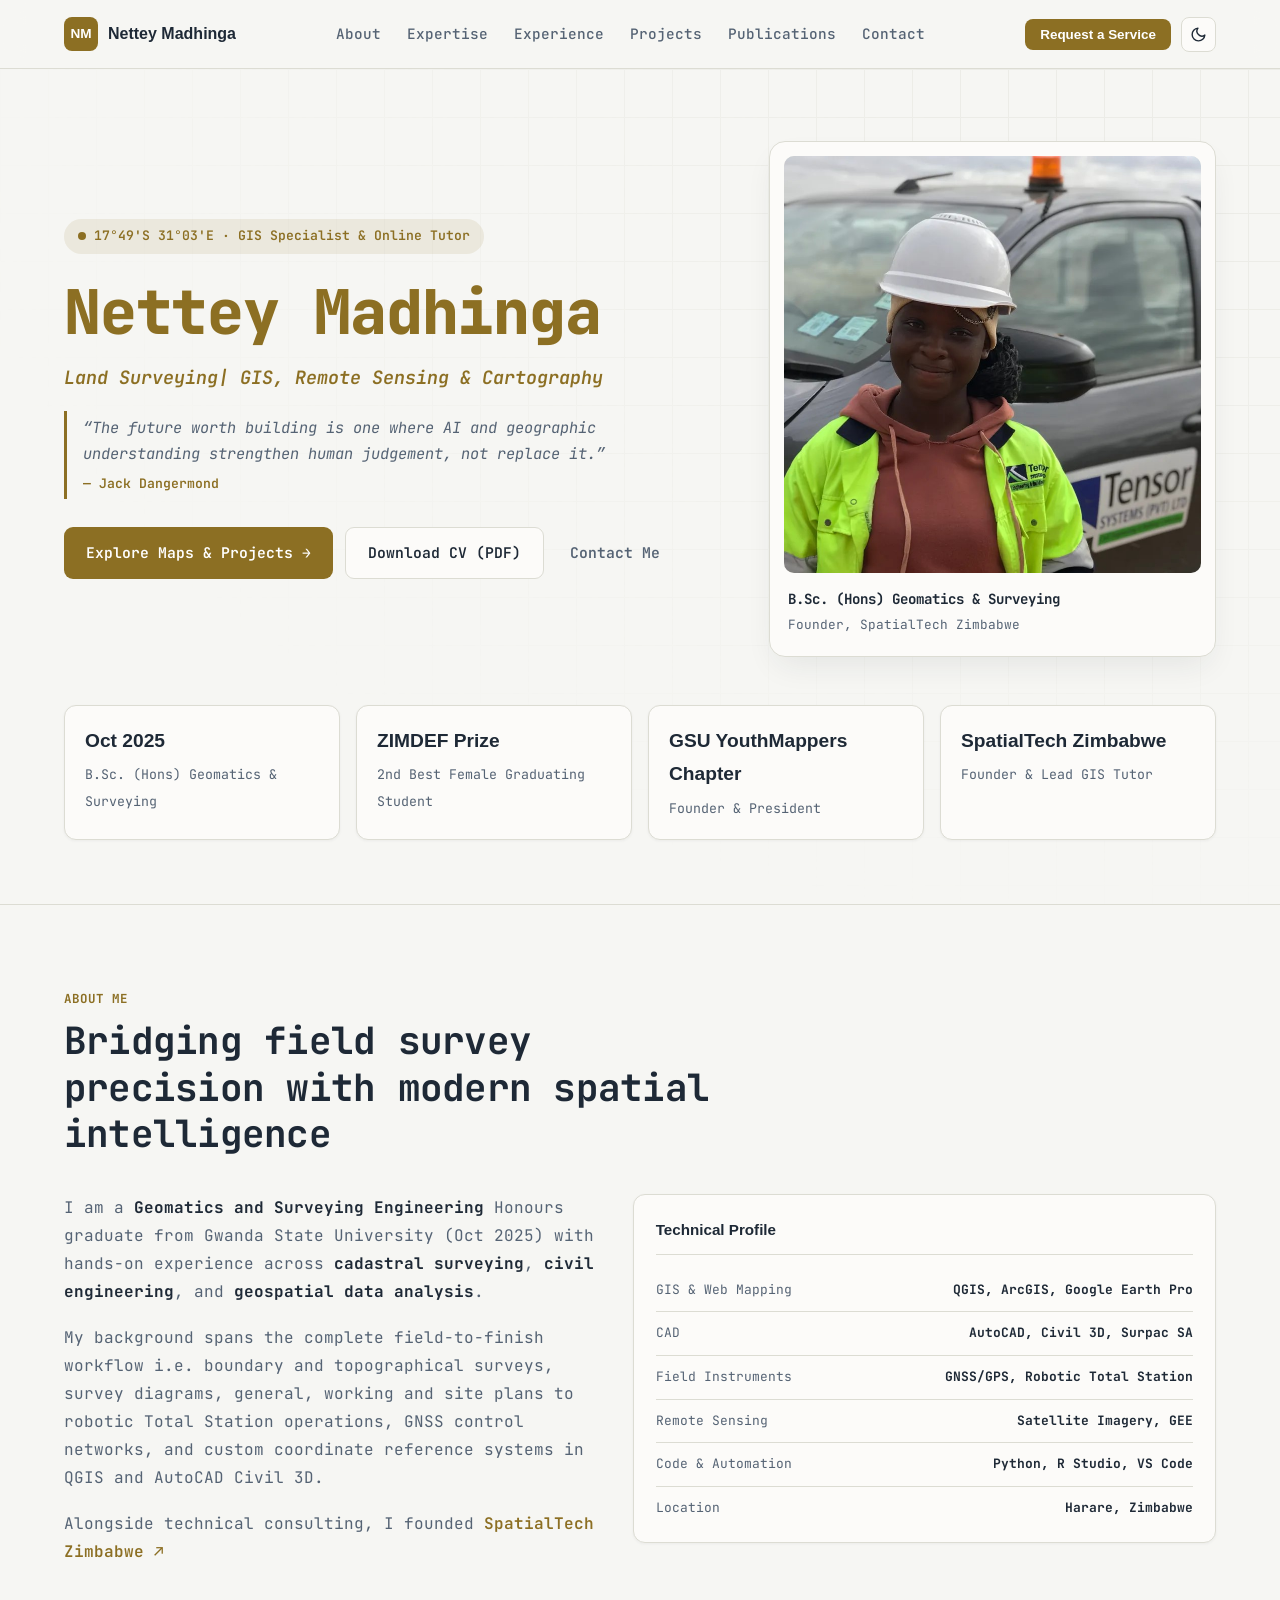
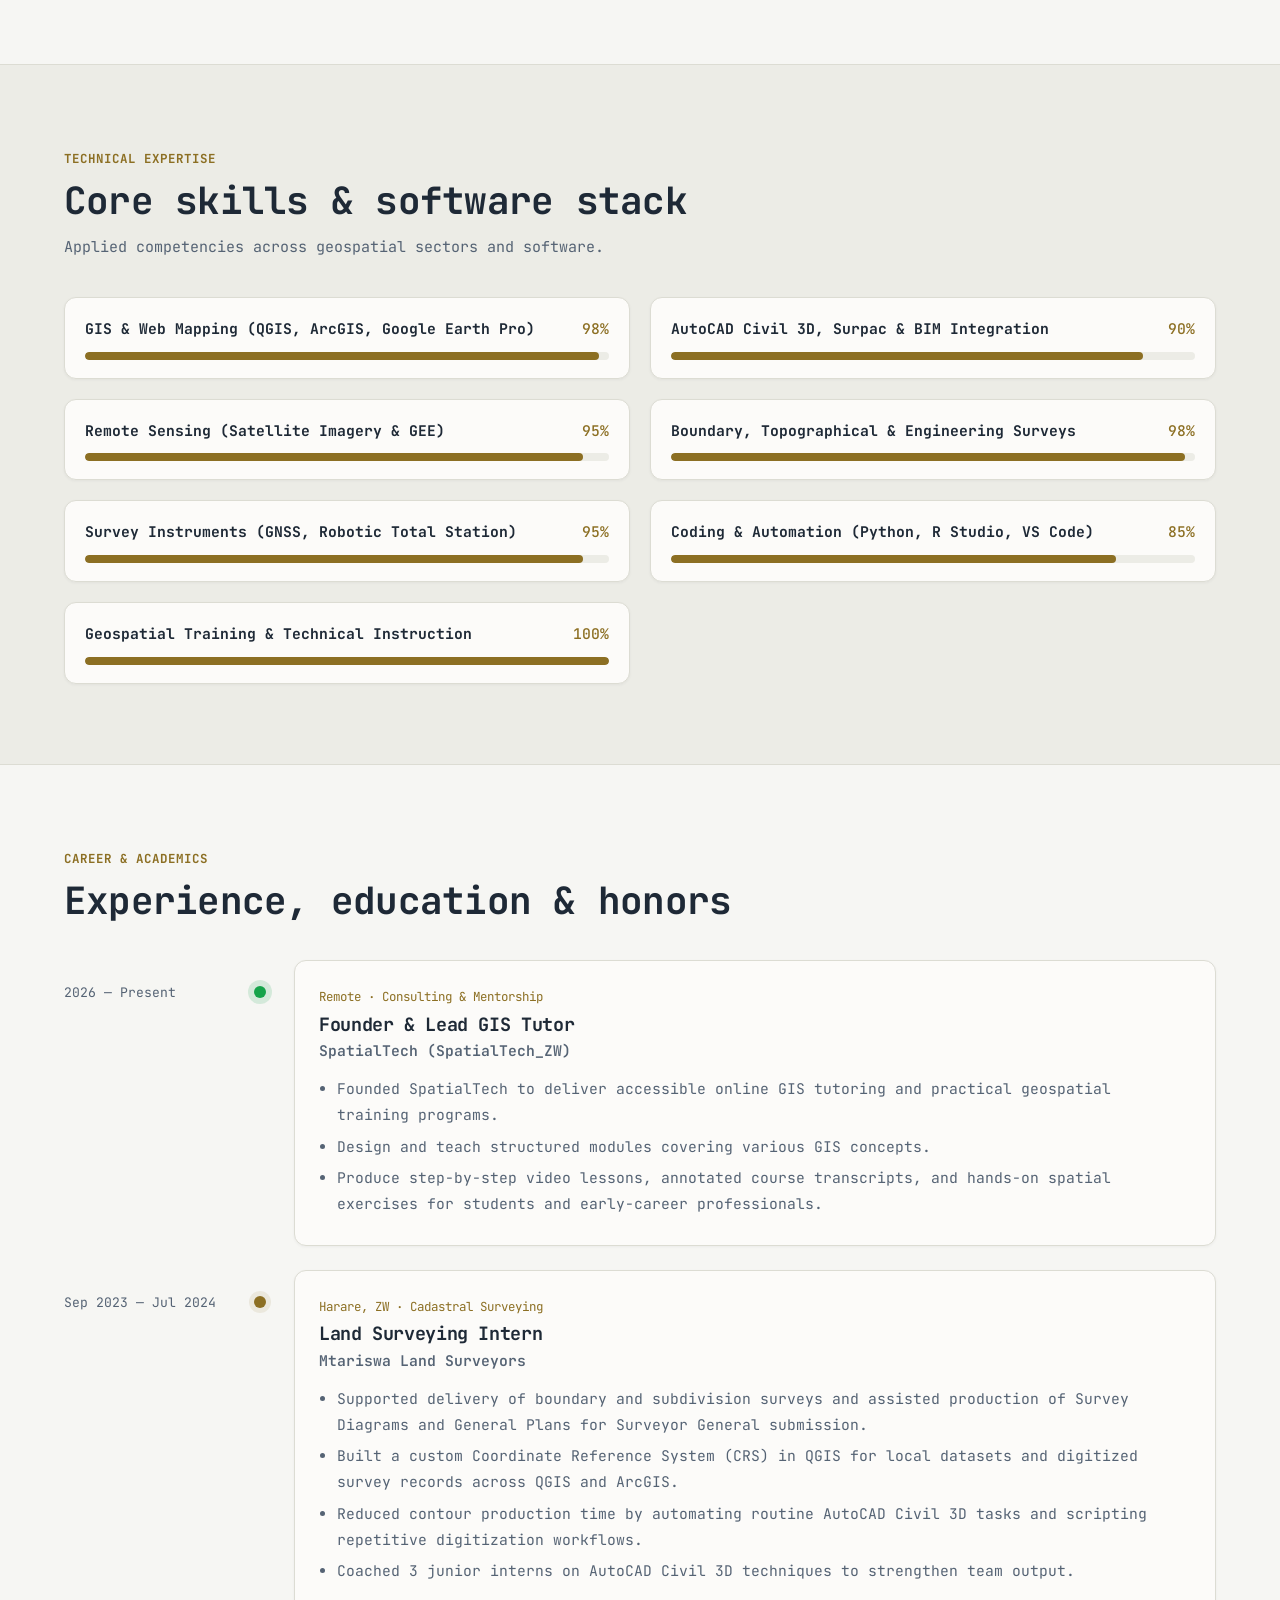
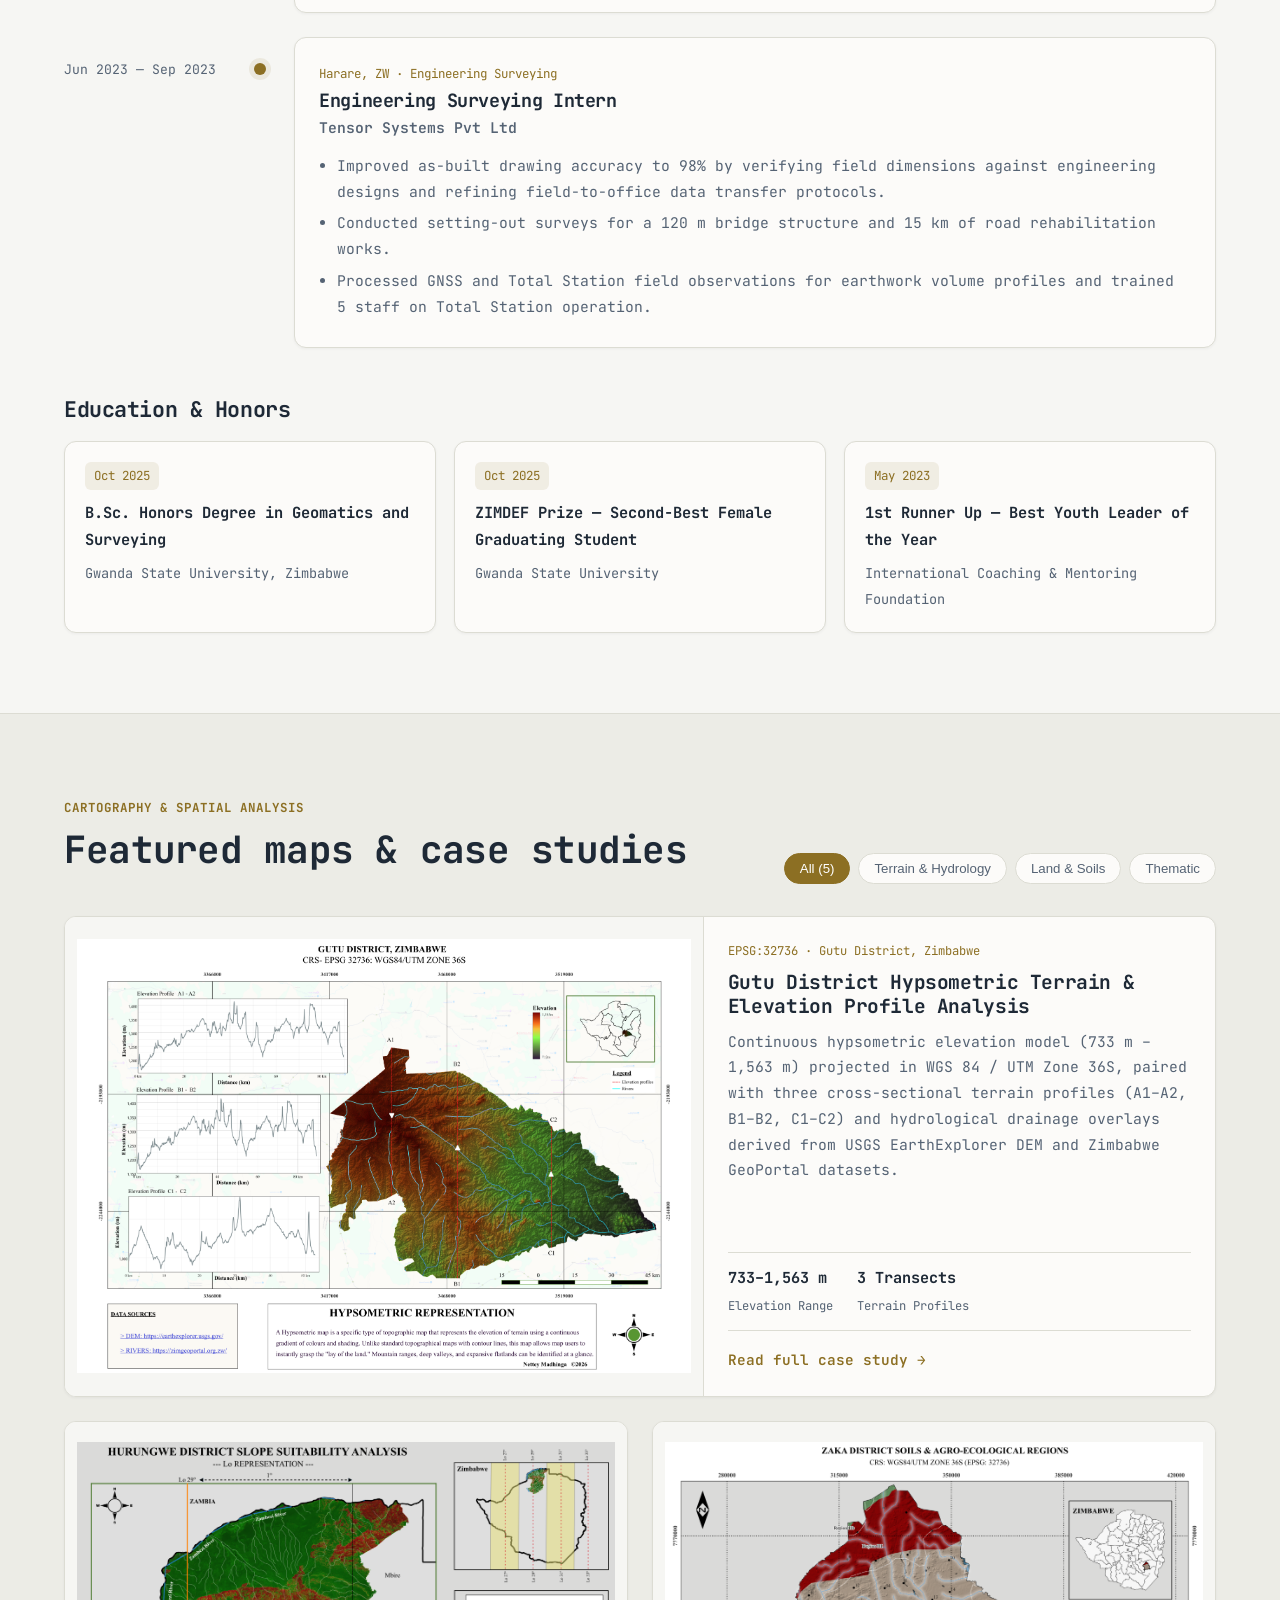
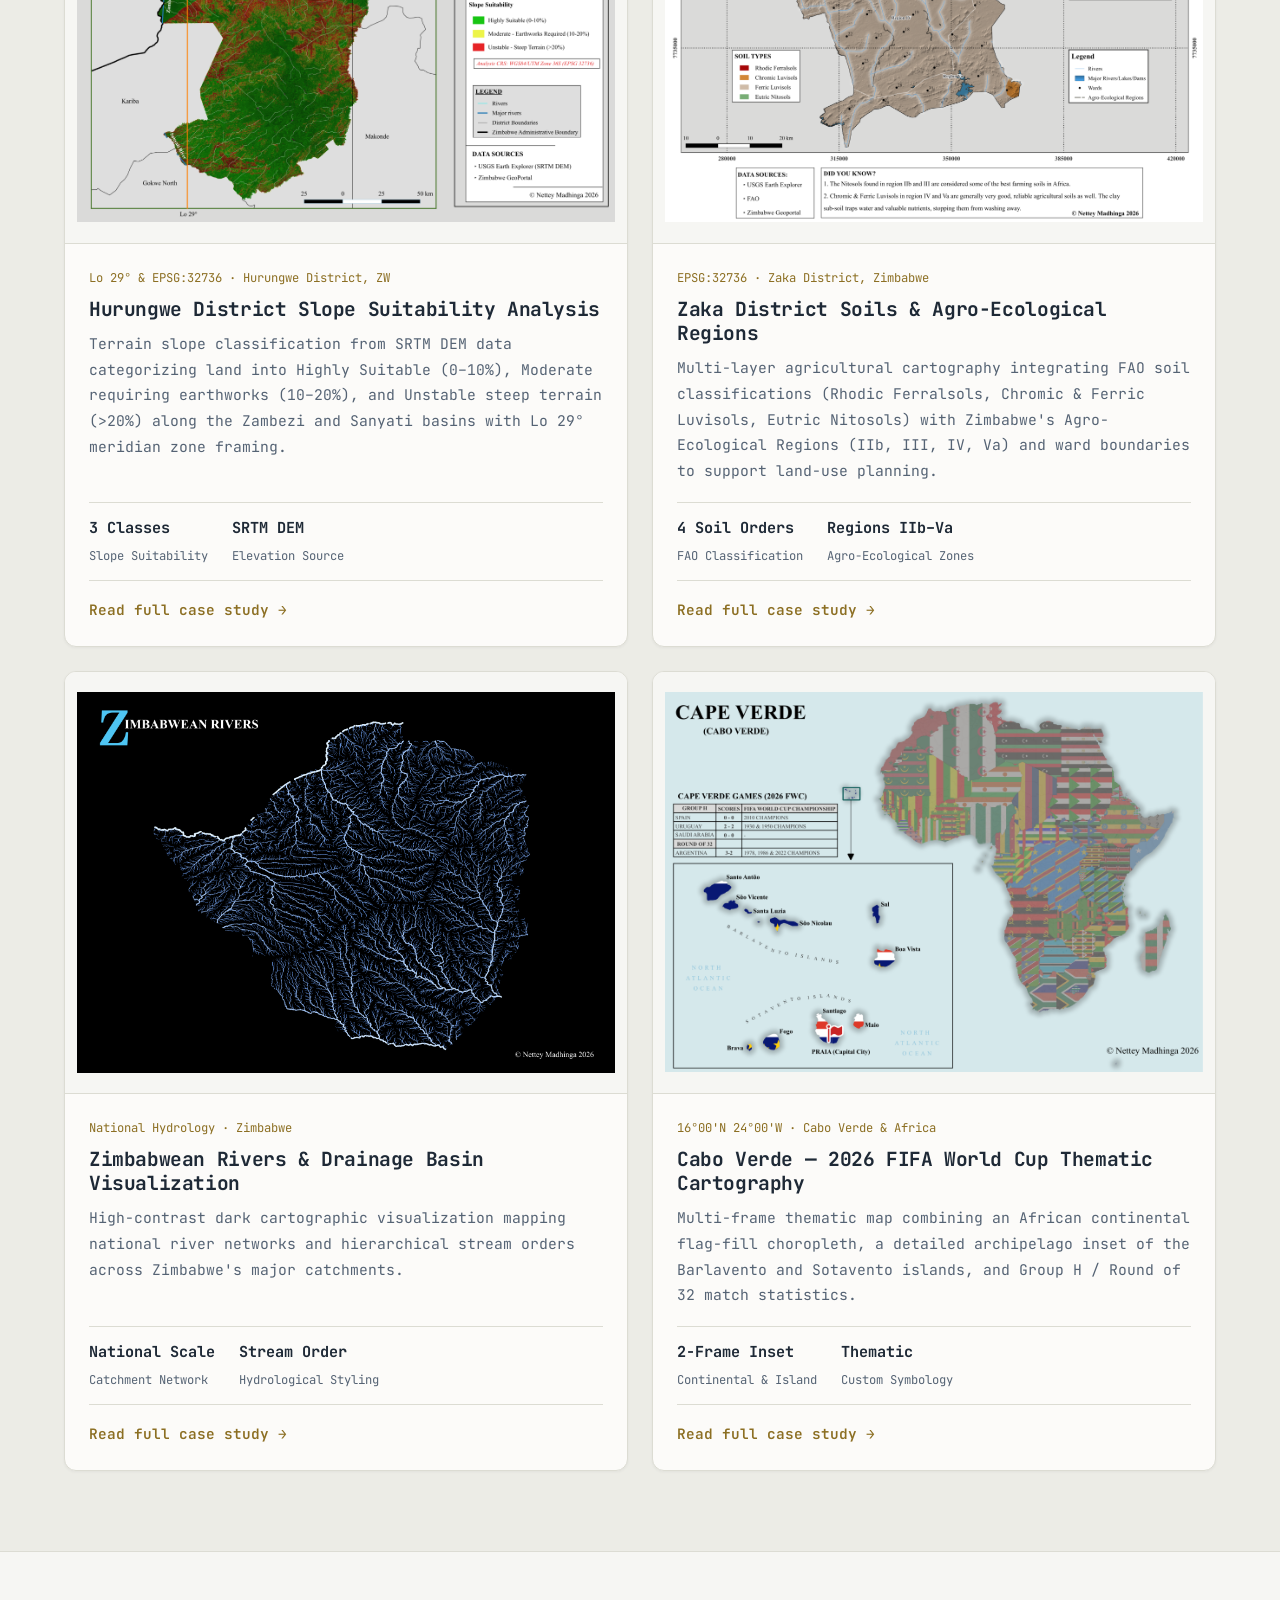
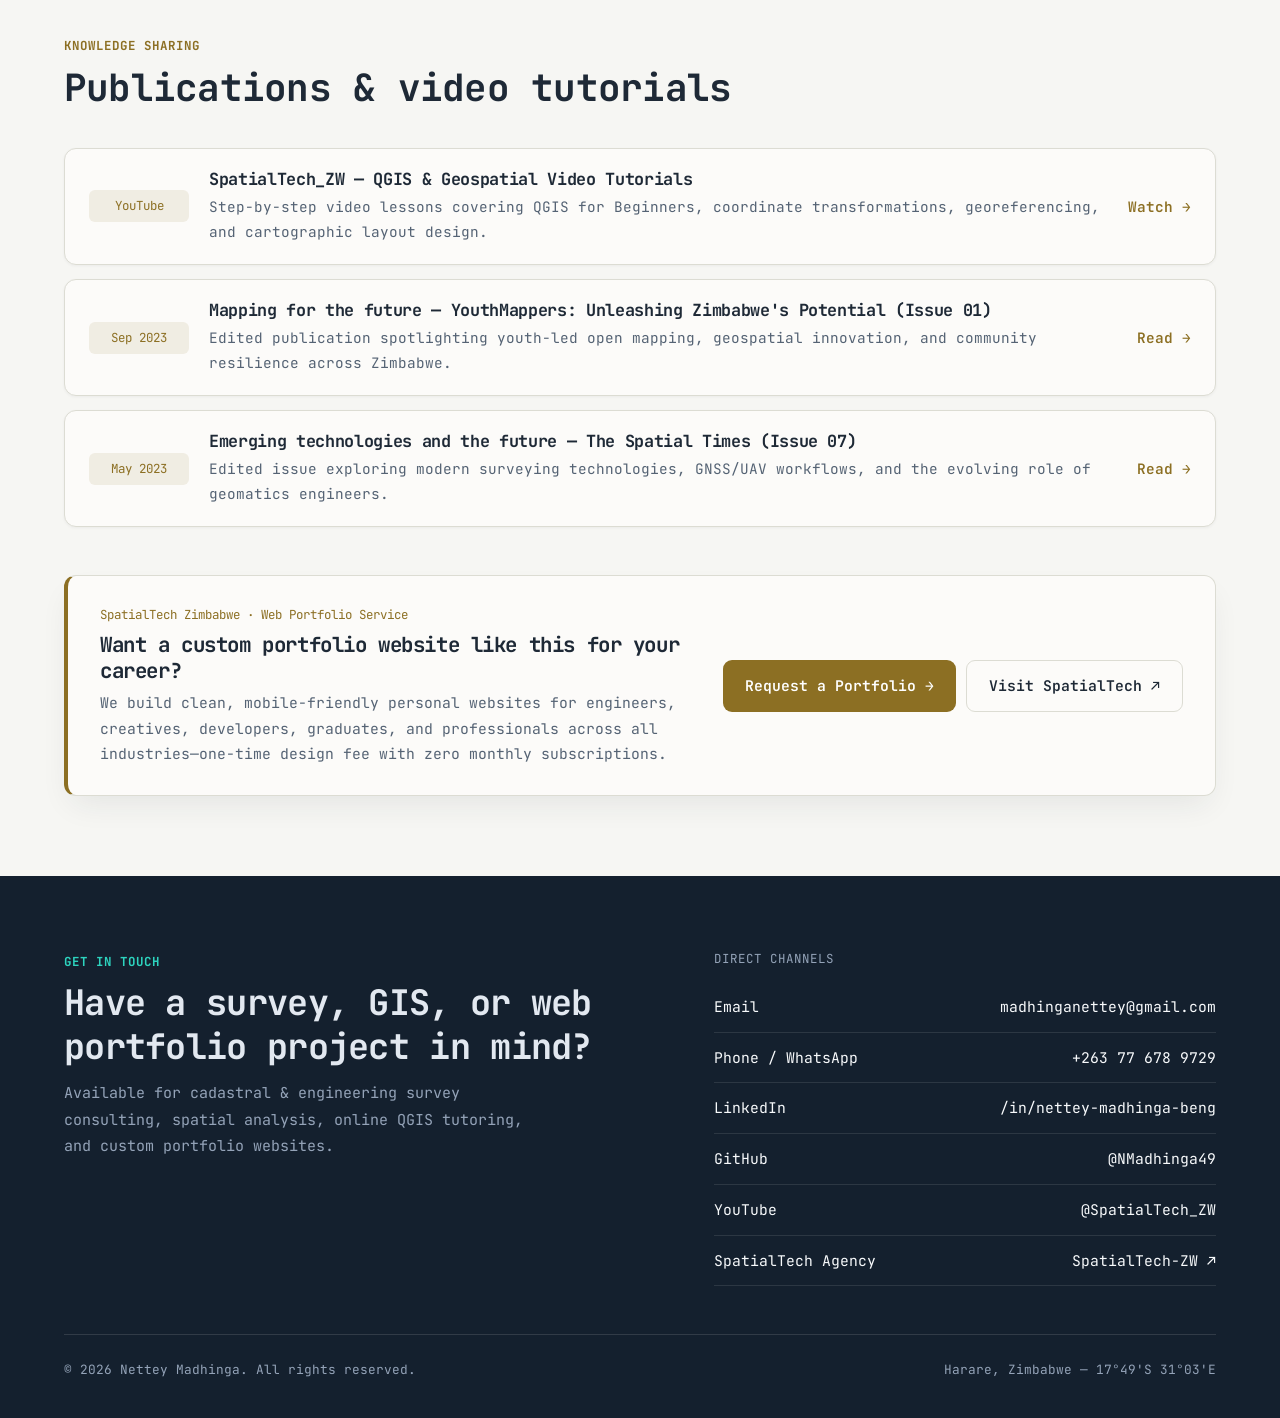
==== index.html @ 0082521a "Highlight current position with green timeline marker" ====
<!DOCTYPE html>
<html lang="en">
<head>
  <meta charset="UTF-8" />
  <meta name="viewport" content="width=device-width, initial-scale=1.0" />
  <title>Nettey Madhinga — Geomatics, GIS & Surveying Engineering</title>
  <meta name="description" content="Portfolio of Nettey Madhinga — B.Sc. (Hons) Geomatics and Surveying Engineering graduate, Founder of SpatialTech, specializing in GIS, remote sensing, cadastral mapping, and engineering surveys." />

  <!-- Executive Geometric & Technical Fonts -->
  <link rel="preconnect" href="https://fonts.googleapis.com" />
  <link rel="preconnect" href="https://fonts.gstatic.com" crossorigin />
  <link href="https://fonts.googleapis.com/css2?family=JetBrains+Mono:ital,wght@0,400;0,500;0,600;0,700;1,400;1,500&display=swap" rel="stylesheet" />

  <link rel="stylesheet" href="css/style.css?v=5" />
</head>
<body>

  <!-- STICKY NAVIGATION -->
  <header class="site-header">
    <div class="container nav-inner">
      <a href="#" class="brand-mark">
        <span class="brand-badge">NM</span>
        <span class="brand-name">Nettey Madhinga</span>
      </a>

      <nav class="nav-links" id="navLinks">
        <a href="#about">About</a>
        <a href="#skills">Expertise</a>
        <a href="#experience">Experience</a>
        <a href="#projects">Projects</a>
        <a href="#writing">Publications</a>
        <a href="#contact">Contact</a>
      </nav>

      <div class="nav-actions">
        <button type="button" class="nav-service-btn" data-open-service>Request a Service</button>
        <button id="themeToggle" class="icon-btn" aria-label="Toggle dark mode" title="Toggle Light/Dark Theme">
       <svg class="icon-moon" width="17" height="17" viewBox="0 0 24 24" fill="none" stroke="currentColor" stroke-width="2" stroke-linecap="round" stroke-linejoin="round" aria-hidden="true">
         <path d="M21 12.79A9 9 0 1 1 11.21 3 7 7 0 0 0 21 12.79z"></path>
       </svg>
       <svg class="icon-sun" width="17" height="17" viewBox="0 0 24 24" fill="none" stroke="currentColor" stroke-width="2" stroke-linecap="round" stroke-linejoin="round" aria-hidden="true">
         <circle cx="12" cy="12" r="5"></circle>
         <line x1="12" y1="1" x2="12" y2="3"></line>
         <line x1="12" y1="21" x2="12" y2="23"></line>
         <line x1="4.22" y1="4.22" x2="5.64" y2="5.64"></line>
         <line x1="18.36" y1="18.36" x2="19.78" y2="19.78"></line>
         <line x1="1" y1="12" x2="3" y2="12"></line>
         <line x1="21" y1="12" x2="23" y2="12"></line>
         <line x1="4.22" y1="19.78" x2="5.64" y2="18.36"></line>
         <line x1="18.36" y1="5.64" x2="19.78" y2="4.22"></line>
       </svg>
     </button>
        <button id="menuToggle" class="icon-btn mobile-only" aria-label="Open menu">Menu</button>
      </div>
    </div>
  </header>

  <main>
    <!-- SPLIT-SCREEN HERO -->
    <section class="hero">
      <div class="hero-grid-pattern" aria-hidden="true"></div>
      <div class="container">
        <div class="hero-split">
          <div class="hero-content">
            <div class="status-pill">
  <span class="status-dot"></span>
  <span>17°49'S 31°03'E · GIS Specialist & Online Tutor</span>
</div>

            <h1>Nettey Madhinga</h1>
            <p class="hero-subtitle">Land Surveying| GIS, Remote Sensing & Cartography</p>
            <blockquote class="hero-quote">
  “The future worth building is one where AI and geographic understanding strengthen human judgement, not replace it.”
  <cite>— Jack Dangermond</cite>
</blockquote>

            <div class="hero-cta">
              <a href="#projects" class="btn btn-primary">Explore Maps & Projects →</a>
              <a href="assets/cv.pdf" target="_blank" rel="noopener" class="btn btn-outline">Download CV (PDF)</a>
              <a href="#contact" class="btn btn-ghost">Contact Me</a>
            </div>
          </div>

          <div class="hero-visual">
            <div class="hero-portrait-card">
              <div class="hero-portrait">
                <img src="assets/img/profile.jpg" alt="Portrait of Nettey Madhinga" onerror="this.style.display='none'; this.nextElementSibling.style.display='flex';" />
                <div class="portrait-placeholder mono" style="display: none;">
                  <span>Add assets/img/profile.jpg</span>
                </div>
              </div>
              <div class="portrait-caption">
                <div>
                  <strong>B.Sc. (Hons) Geomatics & Surveying</strong>
                  <span>Founder, SpatialTech Zimbabwe</span>
                </div>
              </div>
            </div>
          </div>
        </div>

        <div class="metrics-bar">
          <div class="metric">
            <b>Oct 2025</b>
            <span>B.Sc. (Hons) Geomatics & Surveying</span>
          </div>
          <div class="metric">
            <b>ZIMDEF Prize</b>
            <span>2nd Best Female Graduating Student</span>
          </div>
          <div class="metric">
            <b>GSU YouthMappers Chapter</b>
            <span>Founder & President</span>
          </div>
          <div class="metric">
            <b>SpatialTech Zimbabwe</b>
            <span>Founder & Lead GIS Tutor</span>
          </div>
        </div>
      </div>
    </section>

    <!-- ABOUT & PHILOSOPHY -->
    <section id="about" class="section reveal">
      <div class="container">
        <div class="section-header">
          <span class="section-tag">About Me</span>
          <h2>Bridging field survey precision with modern spatial intelligence</h2>
        </div>

        <div class="about-grid">
          <div class="about-text">
            <p>
              I am a <strong>Geomatics and Surveying Engineering</strong> Honours graduate from Gwanda State University (Oct 2025) with hands-on experience across <strong>cadastral surveying</strong>, <strong>civil engineering</strong>, and <strong>geospatial data analysis</strong>.
            </p>
            <p>
              My background spans the complete field-to-finish workflow i.e. boundary and topographical surveys, survey diagrams, general, working and site plans to robotic Total Station operations, GNSS control networks, and custom coordinate reference systems in QGIS and AutoCAD Civil 3D.
            </p>
            <p>
             Alongside technical consulting, I founded <a href="https://nmadhinga49.github.io/SpatialTech-ZW/" target="_blank" rel="noopener" style="color: var(--accent); font-weight: 600; text-decoration: none;">SpatialTech Zimbabwe ↗</a>
            </p>
          </div>

          <aside class="about-sidebar">
            <div class="spec-card">
              <div class="spec-card-title">Technical Profile</div>
              <div class="spec-row"><span>GIS & Web Mapping</span><b>QGIS, ArcGIS, Google Earth Pro</b></div>
              <div class="spec-row"><span>CAD</span><b>AutoCAD, Civil 3D, Surpac SA</b></div>
              <div class="spec-row"><span>Field Instruments</span><b>GNSS/GPS, Robotic Total Station</b></div>
             <div class="spec-row"><span>Remote Sensing</span><b>Satellite Imagery, GEE</b></div>
<div class="spec-row"><span>Code & Automation</span><b>Python, R Studio, VS Code</b></div>
              <div class="spec-row"><span>Location</span><b>Harare, Zimbabwe</b></div>
            </div>
          </aside>
        </div>
      </div>
    </section>

    <!-- TECHNICAL EXPERTISE -->
    <section id="skills" class="section section-alt reveal">
      <div class="container">
        <div class="section-header">
          <span class="section-tag">Technical Expertise</span>
          <h2>Core skills & software stack</h2>
          <p class="section-intro">Applied competencies across geospatial sectors and software.</p>
        </div>

        <div class="skills-grid">
          <div class="skill-item">
            <div class="skill-head"><b>GIS & Web Mapping (QGIS, ArcGIS, Google Earth Pro)</b><span class="mono">98%</span></div>
            <div class="skill-bar"><i style="width: 98%"></i></div>
          </div>
          <div class="skill-item">
            <div class="skill-head"><b>AutoCAD Civil 3D, Surpac & BIM Integration</b><span class="mono">90%</span></div>
            <div class="skill-bar"><i style="width: 90%"></i></div>
          </div>
          <div class="skill-item">
            <div class="skill-head"><b>Remote Sensing (Satellite Imagery & GEE)</b><span class="mono">95%</span></div>
            <div class="skill-bar"><i style="width: 95%"></i></div>
          </div>
          <div class="skill-item">
            <div class="skill-head"><b>Boundary, Topographical & Engineering Surveys</b><span class="mono">98%</span></div>
            <div class="skill-bar"><i style="width: 98%"></i></div>
          </div>
          <div class="skill-item">
            <div class="skill-head"><b>Survey Instruments (GNSS, Robotic Total Station)</b><span class="mono">95%</span></div>
            <div class="skill-bar"><i style="width: 95%"></i></div>
          </div>
          <div class="skill-item">
            <div class="skill-head"><b>Coding & Automation (Python, R Studio, VS Code)</b><span class="mono">85%</span></div>
            <div class="skill-bar"><i style="width: 85%"></i></div>
          </div>
          <div class="skill-item">
            <div class="skill-head"><b>Geospatial Training & Technical Instruction</b><span class="mono">100%</span></div>
            <div class="skill-bar"><i style="width: 100%"></i></div>
          </div>
        </div>
      </div>
    </section>

    <!-- EXPERIENCE, EDUCATION & HONORS -->
    <section id="experience" class="section reveal">
      <div class="container">
        <div class="section-header">
          <span class="section-tag">Career & Academics</span>
          <h2>Experience, education & honors</h2>
        </div>

        <div class="timeline">
          <div class="timeline-item current">
            <div class="timeline-date mono">2026 — Present</div>
            <div class="timeline-dot"></div>
            <div class="timeline-body">
              <span class="timeline-meta mono">Remote · Consulting & Mentorship</span>
              <h4>Founder & Lead GIS Tutor</h4>
              <p class="timeline-org">SpatialTech (SpatialTech_ZW)</p>
              <ul>
                <li>Founded SpatialTech to deliver accessible online GIS tutoring and practical geospatial training programs.</li>
                <li>Design and teach structured modules covering various GIS concepts.</li>
                <li>Produce step-by-step video lessons, annotated course transcripts, and hands-on spatial exercises for students and early-career professionals.</li>
              </ul>
            </div>
          </div>

          <div class="timeline-item">
            <div class="timeline-date mono">Sep 2023 — Jul 2024</div>
            <div class="timeline-dot"></div>
            <div class="timeline-body">
              <span class="timeline-meta mono">Harare, ZW · Cadastral Surveying</span>
              <h4>Land Surveying Intern</h4>
              <p class="timeline-org">Mtariswa Land Surveyors</p>
              <ul>
                <li>Supported delivery of boundary and subdivision surveys and assisted production of Survey Diagrams and General Plans for Surveyor General submission.</li>
                <li>Built a custom Coordinate Reference System (CRS) in QGIS for local datasets and digitized survey records across QGIS and ArcGIS.</li>
                <li>Reduced contour production time by automating routine AutoCAD Civil 3D tasks and scripting repetitive digitization workflows.</li>
                <li>Coached 3 junior interns on AutoCAD Civil 3D techniques to strengthen team output.</li>
              </ul>
            </div>
          </div>

          <div class="timeline-item">
            <div class="timeline-date mono">Jun 2023 — Sep 2023</div>
            <div class="timeline-dot"></div>
            <div class="timeline-body">
              <span class="timeline-meta mono">Harare, ZW · Engineering Surveying</span>
              <h4>Engineering Surveying Intern</h4>
              <p class="timeline-org">Tensor Systems Pvt Ltd</p>
              <ul>
                <li>Improved as-built drawing accuracy to 98% by verifying field dimensions against engineering designs and refining field-to-office data transfer protocols.</li>
                <li>Conducted setting-out surveys for a 120 m bridge structure and 15 km of road rehabilitation works.</li>
                <li>Processed GNSS and Total Station field observations for earthwork volume profiles and trained 5 staff on Total Station operation.</li>
              </ul>
            </div>
          </div>
        </div>

        <div class="edu-block">
          <h3>Education & Honors</h3>
          <div class="edu-grid">
            <div class="edu-card">
              <span class="edu-year mono">Oct 2025</span>
              <b>B.Sc. Honors Degree in Geomatics and Surveying</b>
              <span>Gwanda State University, Zimbabwe</span>
            </div>
            <div class="edu-card">
              <span class="edu-year mono">Oct 2025</span>
              <b>ZIMDEF Prize — Second-Best Female Graduating Student</b>
              <span>Gwanda State University</span>
            </div>
            <div class="edu-card">
              <span class="edu-year mono">May 2023</span>
              <b>1st Runner Up — Best Youth Leader of the Year</b>
              <span>International Coaching & Mentoring Foundation</span>
            </div>
          </div>
        </div>
      </div>
    </section>

    <!-- SELECTED MAPS & CASE STUDIES -->
    <section id="projects" class="section section-alt reveal">
      <div class="container">
        <div class="projects-header-row">
          <div class="section-header" style="margin-bottom: 0;">
            <span class="section-tag">Cartography & Spatial Analysis</span>
            <h2>Featured maps & case studies</h2>
          </div>

          <div class="filter-bar" role="group" aria-label="Filter projects by category">
            <button class="filter-btn active" data-filter="all">All (5)</button>
            <button class="filter-btn" data-filter="terrain">Terrain & Hydrology</button>
            <button class="filter-btn" data-filter="land">Land & Soils</button>
            <button class="filter-btn" data-filter="thematic">Thematic</button>
          </div>
        </div>

        <div class="projects-grid">
          <!-- Featured Project 1: Gutu District -->
          <article class="project-card project-featured" data-category="terrain">
            <div class="project-img" data-lightbox-src="assets/maps/gutu-hypsometric.png" data-lightbox-caption="Gutu District Hypsometric Terrain & Elevation Profile Analysis (EPSG:32736)">
              <img src="assets/maps/gutu-hypsometric.png" alt="Gutu District Hypsometric Representation and Elevation Profiles" />
              <span class="zoom-badge mono">Click to inspect</span>
            </div>
            <div class="project-body">
              <span class="project-coords mono">EPSG:32736 · Gutu District, Zimbabwe</span>
              <h3>Gutu District Hypsometric Terrain & Elevation Profile Analysis</h3>
              <p>
                Continuous hypsometric elevation model (733 m – 1,563 m) projected in WGS 84 / UTM Zone 36S, paired with three cross-sectional terrain profiles (A1–A2, B1–B2, C1–C2) and hydrological drainage overlays derived from USGS EarthExplorer DEM and Zimbabwe GeoPortal datasets.
              </p>
              <div class="project-stats">
                <div><b>733–1,563 m</b><span>Elevation Range</span></div>
                <div><b>3 Transects</b><span>Terrain Profiles</span></div>
              </div>
              <a href="projects/gutu-hypsometric.html" class="project-link">Read full case study →</a>
            </div>
          </article>

          <!-- Project 2: Hurungwe District -->
          <article class="project-card" data-category="land">
            <div class="project-img" data-lightbox-src="assets/maps/hurungwe-slope.png" data-lightbox-caption="Hurungwe District Slope Suitability Analysis (Lo 29° & EPSG:32736)">
              <img src="assets/maps/hurungwe-slope.png" alt="Hurungwe District Slope Suitability Analysis Map" />
              <span class="zoom-badge mono">Click to inspect</span>
            </div>
            <div class="project-body">
              <span class="project-coords mono">Lo 29° & EPSG:32736 · Hurungwe District, ZW</span>
              <h3>Hurungwe District Slope Suitability Analysis</h3>
              <p>
                Terrain slope classification from SRTM DEM data categorizing land into Highly Suitable (0–10%), Moderate requiring earthworks (10–20%), and Unstable steep terrain (>20%) along the Zambezi and Sanyati basins with Lo 29° meridian zone framing.
              </p>
              <div class="project-stats">
                <div><b>3 Classes</b><span>Slope Suitability</span></div>
                <div><b>SRTM DEM</b><span>Elevation Source</span></div>
              </div>
              <a href="projects/hurungwe-slope.html" class="project-link">Read full case study →</a>
            </div>
          </article>

          <!-- Project 3: Zaka District -->
          <article class="project-card" data-category="land">
            <div class="project-img" data-lightbox-src="assets/maps/zaka-soils.png" data-lightbox-caption="Zaka District Soils & Agro-Ecological Regions (EPSG:32736)">
              <img src="assets/maps/zaka-soils.png" alt="Zaka District Soils and Agro-Ecological Regions Map" />
              <span class="zoom-badge mono">Click to inspect</span>
            </div>
            <div class="project-body">
              <span class="project-coords mono">EPSG:32736 · Zaka District, Zimbabwe</span>
              <h3>Zaka District Soils & Agro-Ecological Regions</h3>
              <p>
                Multi-layer agricultural cartography integrating FAO soil classifications (Rhodic Ferralsols, Chromic & Ferric Luvisols, Eutric Nitosols) with Zimbabwe's Agro-Ecological Regions (IIb, III, IV, Va) and ward boundaries to support land-use planning.
              </p>
              <div class="project-stats">
                <div><b>4 Soil Orders</b><span>FAO Classification</span></div>
                <div><b>Regions IIb–Va</b><span>Agro-Ecological Zones</span></div>
              </div>
              <a href="projects/zaka-soils.html" class="project-link">Read full case study →</a>
            </div>
          </article>

          <!-- Project 4: Zimbabwean Rivers -->
          <article class="project-card" data-category="terrain">
            <div class="project-img" data-lightbox-src="assets/maps/zimbabwe-rivers.png" data-lightbox-caption="Zimbabwean Rivers & Drainage Basin Visualization">
              <img src="assets/maps/zimbabwe-rivers.png" alt="Zimbabwean Rivers Hydrological Network Map" />
              <span class="zoom-badge mono">Click to inspect</span>
            </div>
            <div class="project-body">
              <span class="project-coords mono">National Hydrology · Zimbabwe</span>
              <h3>Zimbabwean Rivers & Drainage Basin Visualization</h3>
              <p>
                High-contrast dark cartographic visualization mapping national river networks and hierarchical stream orders across Zimbabwe's major catchments.
              </p>
              <div class="project-stats">
                <div><b>National Scale</b><span>Catchment Network</span></div>
                <div><b>Stream Order</b><span>Hydrological Styling</span></div>
              </div>
              <a href="projects/zimbabwe-rivers.html" class="project-link">Read full case study →</a>
            </div>
          </article>

          <!-- Project 5: Cabo Verde Thematic Map -->
          <article class="project-card" data-category="thematic">
            <div class="project-img" data-lightbox-src="assets/maps/cabo-verde.png" data-lightbox-caption="Cabo Verde — 2026 FIFA World Cup Thematic Cartography">
              <img src="assets/maps/cabo-verde.png" alt="Cabo Verde 2026 FIFA World Cup Thematic Map" />
              <span class="zoom-badge mono">Click to inspect</span>
            </div>
            <div class="project-body">
              <span class="project-coords mono">16°00'N 24°00'W · Cabo Verde & Africa</span>
              <h3>Cabo Verde — 2026 FIFA World Cup Thematic Cartography</h3>
              <p>
                Multi-frame thematic map combining an African continental flag-fill choropleth, a detailed archipelago inset of the Barlavento and Sotavento islands, and Group H / Round of 32 match statistics.
              </p>
              <div class="project-stats">
                <div><b>2-Frame Inset</b><span>Continental & Island</span></div>
                <div><b>Thematic</b><span>Custom Symbology</span></div>
              </div>
              <a href="projects/cabo-verde.html" class="project-link">Read full case study →</a>
            </div>
          </article>
        </div>
      </div>
    </section>

    <!-- PUBLICATIONS & TUTORIALS -->
    <section id="writing" class="section reveal">
      <div class="container">
        <div class="section-header">
          <span class="section-tag">Knowledge Sharing</span>
          <h2>Publications & video tutorials</h2>
        </div>

        <div class="writing-list">
          <div class="writing-item">
            <span class="pub-badge mono">YouTube</span>
            <div>
              <h4>SpatialTech_ZW — QGIS & Geospatial Video Tutorials</h4>
              <p>Step-by-step video lessons covering QGIS for Beginners, coordinate transformations, georeferencing, and cartographic layout design.</p>
            </div>
            <a href="https://www.youtube.com/@SpatialTech_ZW" target="_blank" rel="noopener">Watch →</a>
          </div>

          <div class="writing-item">
            <span class="pub-badge mono">Sep 2023</span>
            <div>
              <h4>Mapping for the future — YouthMappers: Unleashing Zimbabwe's Potential (Issue 01)</h4>
              <p>Edited publication spotlighting youth-led open mapping, geospatial innovation, and community resilience across Zimbabwe.</p>
            </div>
            <a href="https://africansurveyors.net/youth-mappers-zimbabwe/" target="_blank" rel="noopener">Read →</a>
          </div>

          <div class="writing-item">
            <span class="pub-badge mono">May 2023</span>
            <div>
              <h4>Emerging technologies and the future — The Spatial Times (Issue 07)</h4>
              <p>Edited issue exploring modern surveying technologies, GNSS/UAV workflows, and the evolving role of geomatics engineers.</p>
            </div>
            <a href="https://africansurveyors.net/the-spatial-times/issue-07/" target="_blank" rel="noopener">Read →</a>
          </div>
        </div>

        <!-- SPATIALTECH PORTFOLIO SERVICE CALLOUT -->
<div class="studio-banner">
  <div>
    <span class="studio-eyebrow mono">SpatialTech Zimbabwe · Web Portfolio Service</span>
    <h3>Want a custom portfolio website like this for your career?</h3>
    <p>We build clean, mobile-friendly personal websites for engineers, creatives, developers, graduates, and professionals across all industries—one-time design fee with zero monthly subscriptions.</p>
  </div>
  <div style="display: flex; flex-wrap: wrap; gap: 10px; flex-shrink: 0;">
    <a href="https://nmadhinga49.github.io/SpatialTech-ZW/?service=Custom%20Portfolio%20Website" class="btn btn-primary">Request a Portfolio →</a>
    <a href="https://nmadhinga49.github.io/SpatialTech-ZW/" target="_blank" rel="noopener" class="btn btn-outline">Visit SpatialTech ↗</a>
  </div>
</div>
      </div>
    </section>
  </main>

  <!-- CONTACT FOOTER -->
  <footer id="contact" class="site-footer">
    <div class="container">
      <div class="footer-grid">
        <div>
          <span class="section-tag" style="color: #2dd4bf;">Get In Touch</span>
          <h2>Have a survey, GIS, or web portfolio project in mind?</h2>
          <p class="footer-note">Available for cadastral & engineering survey consulting, spatial analysis, online QGIS tutoring, and custom portfolio websites.</p>
        </div>

        <div class="contact-links">
          <div class="mono contact-label">Direct Channels</div>
          <a href="mailto:madhinganettey@gmail.com"><span>Email</span><span class="mono">madhinganettey@gmail.com</span></a>
          <a href="tel:+263776789729"><span>Phone / WhatsApp</span><span class="mono">+263 77 678 9729</span></a>
          <a href="https://www.linkedin.com/in/nettey-madhinga-beng-79b748391/" target="_blank" rel="noopener"><span>LinkedIn</span><span class="mono">/in/nettey-madhinga-beng</span></a>
          <a href="https://github.com/NMadhinga49" target="_blank" rel="noopener"><span>GitHub</span><span class="mono">@NMadhinga49</span></a>
          <a href="https://www.youtube.com/@SpatialTech_ZW" target="_blank" rel="noopener"><span>YouTube</span><span class="mono">@SpatialTech_ZW</span></a>
          <a href="https://nmadhinga49.github.io/SpatialTech-ZW/" target="_blank" rel="noopener"><span>SpatialTech Agency</span><span class="mono">SpatialTech-ZW ↗</span></a>
        </div>
      </div>

      <div class="footer-bottom mono">
        <span>© <span id="year"></span> Nettey Madhinga. All rights reserved.</span>
        <span>Harare, Zimbabwe — 17°49'S 31°03'E</span>
      </div>
    </div>
  </footer>

  <!-- FULL-SCREEN MAP LIGHTBOX -->
  <div id="mapLightbox" class="lightbox" aria-hidden="true" role="dialog">
    <button id="lightboxClose" class="lightbox-close" aria-label="Close full-screen preview">×</button>
    <div class="lightbox-inner">
      <img id="lightboxImg" src="" alt="" />
      <p id="lightboxCaption" class="mono"></p>
    </div>
  </div>
        <!-- INTERACTIVE SERVICE REQUEST MODAL -->
  <div id="serviceModal" class="modal-overlay" aria-hidden="true" role="dialog" aria-modal="true" aria-labelledby="serviceModalTitle">
    <div class="modal-card">
      <button type="button" id="closeServiceModal" class="modal-close" aria-label="Close service request">×</button>

      <!-- STEP 1: CHOOSE A SERVICE -->
      <div id="serviceStep1">
        <span class="section-tag">SpatialTech Zimbabwe</span>
        <h3 id="serviceModalTitle">Request a Service</h3>
        <p class="modal-subtitle">Select the service you are interested in to tell us more about your project.</p>

        <div class="service-options-list">
          <button type="button" class="service-option-card" data-select-service="GIS Spatial Analysis & Cartography">
            <div>
              <strong>GIS Spatial Analysis & Cartography</strong>
              <span>Custom maps, terrain/hydrology modeling & spatial data analysis</span>
            </div>
            <span class="option-arrow">→</span>
          </button>

          <button type="button" class="service-option-card" data-select-service="Cadastral & Engineering Surveying">
            <div>
              <strong>Cadastral & Engineering Surveying</strong>
              <span>Boundary plans, setting-out support, GNSS & AutoCAD Civil 3D</span>
            </div>
            <span class="option-arrow">→</span>
          </button>

          <button type="button" class="service-option-card" data-select-service="QGIS Tutoring & Geospatial Training">
            <div>
              <strong>QGIS Tutoring & Geospatial Training</strong>
              <span>1-on-1 coaching, SpatialTech cohorts & Python/QGIS workflows</span>
            </div>
            <span class="option-arrow">→</span>
          </button>

          <button type="button" class="service-option-card" data-select-service="Custom Portfolio Website">
            <div>
              <strong>Custom Portfolio Website</strong>
              <span>Personal career website designed & launched in 3–5 days</span>
            </div>
            <span class="option-arrow">→</span>
          </button>

          <button type="button" class="service-option-card" data-select-service="General Geospatial Consultation">
            <div>
              <strong>Other / Custom Project</strong>
              <span>Multi-disciplinary spatial consultation or general enquiry</span>
            </div>
            <span class="option-arrow">→</span>
          </button>
        </div>
      </div>

      <!-- STEP 2: ENTER CONTACT & PROJECT DETAILS -->
      <div id="serviceStep2" style="display: none;">
        <button type="button" id="backToServicesBtn" class="back-step-btn mono">← Change service</button>

        <div class="selected-service-bar">
          <span class="selected-label">Selected Service</span>
          <strong id="chosenServiceTitle">GIS Spatial Analysis & Cartography</strong>
        </div>

        <form id="serviceRequestForm" class="inquiry-form">
          <input type="hidden" id="chosenServiceInput" name="service" value="" />

          <div class="form-group">
            <label for="clientEmail">Email Address <span class="req-star">*</span></label>
            <input type="email" id="clientEmail" name="email" placeholder="you@example.com" required />
          </div>

          <div class="form-group">
            <label for="clientPhone">Phone / WhatsApp Number <span class="opt-label">(Optional)</span></label>
            <input type="tel" id="clientPhone" name="phone" placeholder="+263 77 000 0000" />
          </div>

          <div class="form-group">
            <label for="clientMessage">Project & Enquiry Details <span class="req-star">*</span></label>
            <textarea id="clientMessage" name="message" rows="4" placeholder="Share more details about your project, timeline, or goals..." required></textarea>
          </div>

          <p id="serviceError" class="form-error" role="alert" style="display: none;"></p>

          <button type="submit" id="submitServiceBtn" class="btn btn-primary btn-full">Submit Request →</button>
        </form>
      </div>

      <!-- STEP 3: CONFIRMATION VIEW -->
      <div id="serviceStep3" class="modal-success" style="display: none;">
        <div class="success-icon">✓</div>
        <h3>Request Received!</h3>
        <p>Thank you for reaching out. Your request for <strong id="confirmedServiceName"></strong> has been submitted to <strong>SpatialTech Zimbabwe</strong>, and you will receive a reply at <span id="confirmedEmail" class="mono"></span> shortly.</p>
        <button type="button" id="doneServiceBtn" class="btn btn-primary btn-full">Back to Portfolio</button>
      </div>
    </div>
  </div>
  <script src="js/main.js"></script>
</body>
</html>
---- css/style.css ----
:root {
  --bg: #f6f6f3;
  --bg-alt: #ecece6;
  --surface: #fcfbf9;
  --ink: #1e2936;
  --muted: #556374;
  --accent: #8c6f23;
  --accent-hover: #735a1a;
  --accent-soft: rgba(140, 111, 35, 0.1);
  --border: #dcdcd3;
  --shadow-sm: 0 1px 3px rgba(30, 41, 54, 0.05);
  --shadow-md: 0 14px 32px -8px rgba(30, 41, 54, 0.09);
  --radius: 12px;
}

body.dark {
  --bg: #192738;
  --bg-alt: #14202e;
  --surface: #213247;
  --ink: #e2e8f0;
  --muted: #96a8be;
  --accent: #d9be6c;
  --accent-hover: #c9ad58;
  --accent-soft: rgba(217, 190, 108, 0.13);
  --border: #2c4059;
  --shadow-sm: 0 1px 3px rgba(0, 0, 0, 0.22);
  --shadow-md: 0 14px 32px -8px rgba(0, 0, 0, 0.4);
}

*, *::before, *::after { box-sizing: border-box; }
html { scroll-behavior: smooth; }

body {
  margin: 0;
  background: var(--bg);
  color: var(--ink);
  font-family: 'JetBrains Mono', monospace;
  font-size: 0.94rem;
  line-height: 1.75;
  transition: background-color 0.25s ease, color 0.25s ease;
}

.container {
  max-width: 1140px;
  margin: 0 auto;
  padding: 0 24px;
}

.mono { font-family: 'JetBrains Mono', monospace; }

h1, h2, h3, h4 {
  font-family: 'JetBrains Mono', monospace;
  letter-spacing: -0.02em;
  line-height: 1.24;
  margin-top: 0;
}

.hero h1 {
  color: var(--accent);
}

.hero-subtitle,
blockquote,
.quote-block p {
  font-style: italic;
}

button,
input,
textarea,
select {
  font-family: 'JetBrains Mono', monospace;
}

/* STICKY HEADER */
.site-header {
  position: sticky;
  top: 0;
  z-index: 40;
  background: color-mix(in srgb, var(--bg) 88%, transparent);
  backdrop-filter: blur(12px);
  border-bottom: 1px solid var(--border);
}

.nav-inner {
  height: 68px;
  display: flex;
  align-items: center;
  justify-content: space-between;
  gap: 20px;
}

.brand-mark {
  display: inline-flex;
  align-items: center;
  gap: 10px;
  text-decoration: none;
  color: var(--ink);
  font-family: 'Plus Jakarta Sans', sans-serif;
  font-weight: 700;
  font-size: 1rem;
}

.brand-badge {
  display: inline-flex;
  align-items: center;
  justify-content: center;
  width: 34px;
  height: 34px;
  border-radius: 8px;
  background: var(--accent);
  color: #ffffff;
  font-size: 0.85rem;
  font-weight: 800;
}

body.dark .brand-badge { color: #0b1120; }

.nav-links {
  display: flex;
  align-items: center;
  gap: 26px;
}

.nav-links a {
  text-decoration: none;
  color: var(--muted);
  font-size: 0.9rem;
  font-weight: 500;
  transition: color 0.2s ease;
}

.nav-links a:hover { color: var(--accent); }

.nav-actions {
  display: flex;
  align-items: center;
  gap: 10px;
}

.icon-btn {
  background: var(--surface);
  color: var(--ink);
  border: 1px solid var(--border);
  border-radius: 8px;
  padding: 7px 13px;
  font-family: 'Inter', sans-serif;
  font-size: 0.82rem;
  font-weight: 500;
  cursor: pointer;
  transition: border-color 0.2s ease, color 0.2s ease;
}

.icon-btn:hover {
  border-color: var(--accent);
  color: var(--accent);
}

.mobile-only { display: none; }

/* SPLIT-SCREEN HERO */
.hero {
  position: relative;
  padding: 72px 0 64px;
  border-bottom: 1px solid var(--border);
  overflow: hidden;
}

.hero-grid-pattern {
  position: absolute;
  inset: 0;
  background-image:
    linear-gradient(to right, var(--border) 1px, transparent 1px),
    linear-gradient(to bottom, var(--border) 1px, transparent 1px);
  background-size: 48px 48px;
  opacity: 0.35;
  mask-image: radial-gradient(ellipse at top right, black 20%, transparent 75%);
  pointer-events: none;
}

.hero-split {
  position: relative;
  display: grid;
  grid-template-columns: 1.25fr 0.85fr;
  gap: 48px;
  align-items: center;
}

.status-pill {
  display: inline-flex;
  align-items: center;
  gap: 8px;
  padding: 6px 14px;
  border-radius: 999px;
  background: var(--accent-soft);
  color: var(--accent);
  font-size: 0.82rem;
  font-weight: 600;
  margin-bottom: 20px;
}

.status-dot {
  width: 8px;
  height: 8px;
  border-radius: 50%;
  background: var(--accent);
}

.hero h1 {
  font-size: clamp(2.5rem, 5vw, 3.85rem);
  font-weight: 800;
  margin-bottom: 12px;
}

.hero-subtitle {
  font-size: 1.15rem;
  font-weight: 600;
  color: var(--accent);
  margin: 0 0 16px;
}

.hero-lead {
  font-size: 1.05rem;
  color: var(--muted);
  max-width: 580px;
  margin: 0 0 28px;
}

.eyebrow {
  font-size: 0.8rem;
  letter-spacing: 0.08em;
  text-transform: uppercase;
  color: var(--accent);
  margin-bottom: 10px;
}

.hero-cta {
  display: flex;
  flex-wrap: wrap;
  gap: 12px;
}

.btn {
  display: inline-flex;
  align-items: center;
  justify-content: center;
  padding: 12px 22px;
  border-radius: 9px;
  font-size: 0.92rem;
  font-weight: 600;
  text-decoration: none;
  transition: transform 0.15s ease, background-color 0.2s ease, border-color 0.2s ease;
}

.btn:hover { transform: translateY(-1px); }

.btn-primary {
  background: var(--accent);
  color: #ffffff;
}

body.dark .btn-primary { color: #0b1120; }
.btn-primary:hover { background: var(--accent-hover); }

.btn-outline {
  background: var(--surface);
  color: var(--ink);
  border: 1px solid var(--border);
}

.btn-outline:hover {
  border-color: var(--accent);
  color: var(--accent);
}

.btn-ghost {
  color: var(--muted);
  padding: 12px 14px;
}

.btn-ghost:hover { color: var(--ink); }

/* HERO PORTRAIT CARD */
.hero-portrait-card {
  background: var(--surface);
  border: 1px solid var(--border);
  border-radius: 16px;
  padding: 14px;
  box-shadow: var(--shadow-md);
}

.hero-portrait {
  width: 100%;
  aspect-ratio: 4 / 4;
  border-radius: 10px;
  overflow: hidden;
  background: var(--bg-alt);
}

.hero-portrait img {
  width: 100%;
  height: 100%;
  object-fit: cover;
  object-position: center top;
  display: block;
}

.portrait-placeholder {
  width: 100%;
  height: 100%;
  align-items: center;
  justify-content: center;
  color: var(--muted);
  font-size: 0.85rem;
}

.portrait-caption {
  display: flex;
  align-items: center;
  justify-content: space-between;
  gap: 10px;
  padding: 14px 4px 4px;
}

.portrait-caption strong {
  display: block;
  font-size: 0.88rem;
  color: var(--ink);
}

.portrait-caption span {
  font-size: 0.8rem;
  color: var(--muted);
}

.coord-chip {
  font-size: 0.72rem;
  padding: 4px 8px;
  border-radius: 6px;
  background: var(--bg-alt);
  border: 1px solid var(--border);
  color: var(--muted);
  white-space: nowrap;
}

/* METRICS BAR */
.metrics-bar {
  position: relative;
  margin-top: 48px;
  display: grid;
  grid-template-columns: repeat(4, 1fr);
  gap: 16px;
}

.metric {
  background: var(--surface);
  border: 1px solid var(--border);
  border-radius: var(--radius);
  padding: 18px 20px;
  box-shadow: var(--shadow-sm);
}

.metric b {
  display: block;
  font-family: 'Plus Jakarta Sans', sans-serif;
  font-size: 1.2rem;
  color: var(--ink);
  margin-bottom: 4px;
}

.metric span {
  font-size: 0.83rem;
  color: var(--muted);
}

/* SECTIONS */
.section { padding: 80px 0; }
.section-alt {
  background: var(--bg-alt);
  border-top: 1px solid var(--border);
  border-bottom: 1px solid var(--border);
}

.section-header {
  max-width: 680px;
  margin-bottom: 36px;
}

.section-tag {
  display: inline-block;
  font-size: 0.78rem;
  font-weight: 700;
  text-transform: uppercase;
  letter-spacing: 0.08em;
  color: var(--accent);
  margin-bottom: 8px;
}

.section h2 {
  font-size: clamp(1.75rem, 3.2vw, 2.35rem);
  margin-bottom: 10px;
}

.section-intro {
  color: var(--muted);
  margin: 0;
}

/* QUOTE & ABOUT */
.featured-quote {
  background: var(--surface);
  border: 1px solid var(--border);
  border-left: 4px solid var(--accent);
  border-radius: var(--radius);
  padding: 24px 28px;
  margin: 0 0 36px;
  box-shadow: var(--shadow-sm);
}

.featured-quote p {
  font-family: 'Plus Jakarta Sans', sans-serif;
  font-size: clamp(1.12rem, 2vw, 1.38rem);
  font-weight: 600;
  line-height: 1.45;
  margin: 0 0 10px;
  color: var(--ink);
}

.featured-quote cite {
  font-size: 0.84rem;
  font-style: normal;
  color: var(--accent);
}

.about-grid {
  display: grid;
  grid-template-columns: 1.35fr 0.95fr;
  gap: 40px;
  align-items: start;
}

.about-text p {
  margin: 0 0 18px;
  color: var(--muted);
  font-size: 1rem;
}

.about-text strong { color: var(--ink); }

.spec-card {
  background: var(--surface);
  border: 1px solid var(--border);
  border-radius: var(--radius);
  padding: 22px;
  box-shadow: var(--shadow-sm);
}

.spec-card-title {
  font-family: 'Plus Jakarta Sans', sans-serif;
  font-weight: 700;
  font-size: 0.95rem;
  margin-bottom: 14px;
  padding-bottom: 10px;
  border-bottom: 1px solid var(--border);
}

.spec-row {
  display: flex;
  justify-content: space-between;
  gap: 14px;
  padding: 10px 0;
  border-bottom: 1px solid var(--border);
  font-size: 0.87rem;
}

.spec-row:last-child { border-bottom: none; padding-bottom: 0; }
.spec-row span { color: var(--muted); }
.spec-row b { text-align: right; color: var(--ink); }

/* SKILLS */
.skills-grid {
  display: grid;
  grid-template-columns: repeat(2, 1fr);
  gap: 20px;
}

.skill-item {
  background: var(--surface);
  border: 1px solid var(--border);
  border-radius: var(--radius);
  padding: 18px 20px;
  box-shadow: var(--shadow-sm);
}

.skill-head {
  display: flex;
  justify-content: space-between;
  gap: 12px;
  font-size: 0.92rem;
  margin-bottom: 10px;
}

.skill-head span { color: var(--accent); font-weight: 500; }

.skill-bar {
  height: 8px;
  background: var(--bg-alt);
  border-radius: 999px;
  overflow: hidden;
}

.skill-bar i {
  display: block;
  height: 100%;
  background: var(--accent);
  border-radius: 999px;
}

/* TIMELINE & EDUCATION */
.timeline {
  position: relative;
  display: flex;
  flex-direction: column;
  gap: 24px;
}

.timeline-item {
  display: grid;
  grid-template-columns: 170px 20px 1fr;
  gap: 20px;
  align-items: start;
}

.timeline-date {
  font-size: 0.82rem;
  color: var(--muted);
  padding-top: 22px;
}

.timeline-dot {
  width: 12px;
  height: 12px;
  border-radius: 50%;
  background: var(--accent);
  margin-top: 26px;
  box-shadow: 0 0 0 5px var(--accent-soft);
}

.timeline-body {
  background: var(--surface);
  border: 1px solid var(--border);
  border-radius: var(--radius);
  padding: 22px 24px;
  box-shadow: var(--shadow-sm);
}

.timeline-meta {
  font-size: 0.78rem;
  color: var(--accent);
}

.timeline-body h4 {
  font-size: 1.15rem;
  margin: 4px 0 2px;
}

.timeline-org {
  font-weight: 600;
  font-size: 0.92rem;
  color: var(--muted);
  margin: 0 0 12px;
}

.timeline-body ul {
  margin: 0;
  padding-left: 18px;
  color: var(--muted);
  font-size: 0.92rem;
}

.timeline-body li { margin-bottom: 6px; }

.edu-block { margin-top: 48px; }
.edu-block h3 { font-size: 1.35rem; margin-bottom: 18px; }

.edu-grid {
  display: grid;
  grid-template-columns: repeat(3, 1fr);
  gap: 18px;
}

.edu-card {
  background: var(--surface);
  border: 1px solid var(--border);
  border-radius: var(--radius);
  padding: 20px;
  box-shadow: var(--shadow-sm);
}

.edu-year {
  display: inline-block;
  font-size: 0.78rem;
  color: var(--accent);
  background: var(--accent-soft);
  padding: 3px 9px;
  border-radius: 6px;
  margin-bottom: 10px;
}

.edu-card b {
  display: block;
  font-size: 0.96rem;
  margin-bottom: 6px;
}

.edu-card span:last-child {
  font-size: 0.85rem;
  color: var(--muted);
}

/* FILTERABLE PROJECTS GALLERY */
.projects-header-row {
  display: flex;
  flex-wrap: wrap;
  align-items: flex-end;
  justify-content: space-between;
  gap: 20px;
  margin-bottom: 32px;
}

.filter-bar {
  display: flex;
  flex-wrap: wrap;
  gap: 8px;
}

.filter-btn {
  background: var(--surface);
  color: var(--muted);
  border: 1px solid var(--border);
  border-radius: 999px;
  padding: 7px 15px;
  font-family: 'Inter', sans-serif;
  font-size: 0.83rem;
  font-weight: 500;
  cursor: pointer;
  transition: all 0.2s ease;
}

.filter-btn:hover,
.filter-btn.active {
  background: var(--accent);
  border-color: var(--accent);
  color: #ffffff;
}

body.dark .filter-btn:hover,
body.dark .filter-btn.active {
  color: #0b1120;
}

.projects-grid {
  display: grid;
  grid-template-columns: repeat(2, 1fr);
  gap: 24px;
}

.project-card {
  background: var(--surface);
  border: 1px solid var(--border);
  border-radius: var(--radius);
  overflow: hidden;
  display: flex;
  flex-direction: column;
  box-shadow: var(--shadow-sm);
  transition: transform 0.2s ease, box-shadow 0.2s ease;
}

.project-card:hover {
  transform: translateY(-3px);
  box-shadow: var(--shadow-md);
}

.project-card.hidden { display: none; }

.project-featured {
  grid-column: 1 / -1;
  display: grid;
  grid-template-columns: 1.25fr 1fr;
}

.project-img {
  position: relative;
  aspect-ratio: 4 / 3;
  background: var(--bg);
  border-bottom: 1px solid var(--border);
  display: flex;
  align-items: center;
  justify-content: center;
  padding: 12px;
  cursor: zoom-in;
}

.project-featured .project-img {
  border-bottom: none;
  border-right: 1px solid var(--border);
}

.project-img img {
  width: 100%;
  height: 100%;
  object-fit: contain;
  display: block;
}

.zoom-badge {
  position: absolute;
  bottom: 12px;
  right: 12px;
  background: rgba(15, 23, 42, 0.82);
  color: #ffffff;
  font-size: 0.72rem;
  padding: 4px 10px;
  border-radius: 6px;
  opacity: 0;
  transition: opacity 0.2s ease;
}

.project-img:hover .zoom-badge { opacity: 1; }

.project-body {
  padding: 24px;
  display: flex;
  flex-direction: column;
  flex: 1;
}

.project-coords {
  font-size: 0.76rem;
  color: var(--accent);
  margin-bottom: 8px;
}

.project-body h3 {
  font-size: 1.22rem;
  margin-bottom: 10px;
}

.project-body p {
  font-size: 0.92rem;
  color: var(--muted);
  margin: 0 0 18px;
}

.project-stats {
  display: flex;
  gap: 24px;
  padding: 12px 0;
  margin-top: auto;
  border-top: 1px solid var(--border);
  border-bottom: 1px solid var(--border);
}

.project-stats b {
  display: block;
  font-size: 0.95rem;
  color: var(--ink);
}

.project-stats span {
  font-size: 0.76rem;
  color: var(--muted);
}

.project-link {
  display: inline-block;
  margin-top: 16px;
  color: var(--accent);
  font-weight: 600;
  font-size: 0.9rem;
  text-decoration: none;
}

.project-link:hover { text-decoration: underline; }

/* PUBLICATIONS & STUDIO BANNER */
.writing-list {
  display: flex;
  flex-direction: column;
  gap: 14px;
}

.writing-item {
  background: var(--surface);
  border: 1px solid var(--border);
  border-radius: var(--radius);
  padding: 20px 24px;
  display: grid;
  grid-template-columns: 100px 1fr auto;
  gap: 20px;
  align-items: center;
  box-shadow: var(--shadow-sm);
}

.pub-badge {
  font-size: 0.78rem;
  color: var(--accent);
  background: var(--accent-soft);
  padding: 5px 10px;
  border-radius: 6px;
  text-align: center;
}

.writing-item h4 { font-size: 1.05rem; margin: 0 0 4px; }
.writing-item p { font-size: 0.9rem; color: var(--muted); margin: 0; }
.writing-item a {
  color: var(--accent);
  font-weight: 600;
  font-size: 0.9rem;
  text-decoration: none;
  white-space: nowrap;
}

.studio-banner {
  margin-top: 48px;
  background: var(--surface);
  border: 1px solid var(--border);
  border-left: 4px solid var(--accent);
  border-radius: var(--radius);
  padding: 28px 32px;
  display: flex;
  align-items: center;
  justify-content: space-between;
  gap: 28px;
  box-shadow: var(--shadow-md);
}

.studio-eyebrow {
  font-size: 0.78rem;
  color: var(--accent);
  display: block;
  margin-bottom: 6px;
}

.studio-banner h3 { font-size: 1.3rem; margin-bottom: 6px; }
.studio-banner p { margin: 0; color: var(--muted); font-size: 0.92rem; max-width: 640px; }

/* FOOTER */
.site-footer {
  background: #14202e;
  color: #e2e8f0;
  padding: 72px 0 36px;
}

.footer-grid {
  display: grid;
  grid-template-columns: 1.2fr 1fr;
  gap: 48px;
  padding-bottom: 48px;
  border-bottom: 1px solid rgba(255, 255, 255, 0.12);
}

.site-footer h2 { font-size: clamp(1.65rem, 3vw, 2.2rem); margin-bottom: 12px; }
.footer-note { color: #94a3b8; max-width: 460px; margin: 0; }

.contact-label {
  font-size: 0.78rem;
  text-transform: uppercase;
  letter-spacing: 0.08em;
  color: #94a3b8;
  margin-bottom: 12px;
}

.contact-links a {
  display: flex;
  justify-content: space-between;
  gap: 16px;
  padding: 12px 0;
  border-bottom: 1px solid rgba(255, 255, 255, 0.1);
  color: #f8fafc;
  text-decoration: none;
  font-size: 0.92rem;
  transition: color 0.2s ease;
}

.contact-links a:hover { color: #2dd4bf; }

.footer-bottom {
  padding-top: 24px;
  display: flex;
  justify-content: space-between;
  flex-wrap: wrap;
  gap: 12px;
  font-size: 0.8rem;
  color: #94a3b8;
}

/* FULL-SCREEN LIGHTBOX */
.lightbox {
  position: fixed;
  inset: 0;
  z-index: 100;
  background: rgba(11, 17, 32, 0.92);
  display: none;
  align-items: center;
  justify-content: center;
  padding: 28px;
}

.lightbox.open { display: flex; }

.lightbox-inner {
  max-width: 1100px;
  max-height: 90vh;
  text-align: center;
}

.lightbox-inner img {
  max-width: 100%;
  max-height: 80vh;
  border-radius: 8px;
  box-shadow: 0 20px 50px rgba(0, 0, 0, 0.6);
}

.lightbox-inner p {
  color: #e2e8f0;
  font-size: 0.85rem;
  margin: 12px 0 0;
}

.lightbox-close {
  position: fixed;
  top: 20px;
  right: 26px;
  background: rgba(255, 255, 255, 0.12);
  color: #ffffff;
  border: none;
  width: 42px;
  height: 42px;
  border-radius: 50%;
  font-size: 1.6rem;
  cursor: pointer;
}

/* SCROLL REVEAL */
.reveal {
  opacity: 0;
  transform: translateY(18px);
  transition: opacity 0.55s ease, transform 0.55s ease;
}

.reveal.visible {
  opacity: 1;
  transform: translateY(0);
}

/* RESPONSIVE BREAKPOINTS */
@media (max-width: 900px) {
  .hero-split,
  .about-grid,
  .project-featured,
  .footer-grid {
    grid-template-columns: 1fr;
  }

  .project-featured .project-img {
    border-right: none;
    border-bottom: 1px solid var(--border);
  }

  .metrics-bar { grid-template-columns: repeat(2, 1fr); }
  .edu-grid { grid-template-columns: 1fr; }
  .studio-banner { flex-direction: column; align-items: flex-start; }
}

@media (max-width: 720px) {
  .nav-links {
    display: none;
    position: absolute;
    top: 68px;
    left: 0;
    right: 0;
    background: var(--surface);
    border-bottom: 1px solid var(--border);
    flex-direction: column;
    padding: 18px 24px;
    gap: 14px;
  }

  .nav-links.open { display: flex; }
  .mobile-only { display: inline-flex; }
  .skills-grid,
  .projects-grid { grid-template-columns: 1fr; }
  .timeline-item { grid-template-columns: 1fr; gap: 6px; }
  .timeline-dot { display: none; }
  .timeline-date { padding-top: 0; }
  .writing-item { grid-template-columns: 1fr; gap: 10px; }
}
/* PORTFOLIO INQUIRY MODAL */
.modal-overlay {
  position: fixed;
  inset: 0;
  z-index: 90;
  background: rgba(11, 17, 32, 0.78);
  backdrop-filter: blur(6px);
  display: none;
  align-items: center;
  justify-content: center;
  padding: 20px;
}

.modal-overlay.open {
  display: flex;
}

.modal-card {
  position: relative;
  width: 100%;
  max-width: 480px;
  background: var(--surface);
  color: var(--ink);
  border: 1px solid var(--border);
  border-radius: 16px;
  padding: 32px 28px;
  box-shadow: var(--shadow-md);
  animation: modalPop 0.22s ease-out;
}

@keyframes modalPop {
  from { opacity: 0; transform: translateY(12px) scale(0.98); }
  to { opacity: 1; transform: translateY(0) scale(1); }
}

.modal-close {
  position: absolute;
  top: 16px;
  right: 16px;
  width: 34px;
  height: 34px;
  border-radius: 50%;
  border: 1px solid var(--border);
  background: var(--bg-alt);
  color: var(--muted);
  font-size: 1.35rem;
  line-height: 1;
  cursor: pointer;
  display: flex;
  align-items: center;
  justify-content: center;
  transition: color 0.2s ease, border-color 0.2s ease;
}

.modal-close:hover {
  color: var(--ink);
  border-color: var(--accent);
}

.modal-card h3 {
  font-size: 1.45rem;
  margin-bottom: 8px;
}

.modal-subtitle {
  font-size: 0.9rem;
  color: var(--muted);
  margin: 0 0 22px;
}

.inquiry-form {
  display: flex;
  flex-direction: column;
  gap: 16px;
}

.form-group {
  display: flex;
  flex-direction: column;
  gap: 6px;
}

.form-group label {
  font-size: 0.85rem;
  font-weight: 600;
  color: var(--ink);
}

.req-star {
  color: #ef4444;
}

.opt-label {
  font-weight: 400;
  color: var(--muted);
  font-size: 0.8rem;
}

.form-group input,
.form-group textarea {
  width: 100%;
  padding: 11px 14px;
  border-radius: 9px;
  border: 1px solid var(--border);
  background: var(--bg);
  color: var(--ink);
  font-family: 'Inter', sans-serif;
  font-size: 0.92rem;
  transition: border-color 0.2s ease, box-shadow 0.2s ease;
}

.form-group input:focus,
.form-group textarea:focus {
  outline: none;
  border-color: var(--accent);
  box-shadow: 0 0 0 3px var(--accent-soft);
}

.form-group textarea {
  resize: vertical;
  min-height: 100px;
}

.btn-full {
  width: 100%;
  border: none;
  cursor: pointer;
  margin-top: 4px;
}

.btn-full:disabled {
  opacity: 0.65;
  cursor: not-allowed;
}

.form-error {
  margin: 0;
  padding: 10px 12px;
  border-radius: 8px;
  background: rgba(239, 68, 68, 0.1);
  color: #ef4444;
  font-size: 0.84rem;
}

.modal-success {
  text-align: center;
  padding: 12px 0 4px;
}

.success-icon {
  width: 54px;
  height: 54px;
  margin: 0 auto 16px;
  border-radius: 50%;
  background: var(--accent-soft);
  color: var(--accent);
  font-size: 1.6rem;
  font-weight: 700;
  display: flex;
  align-items: center;
  justify-content: center;
}

.modal-success p {
  font-size: 0.92rem;
  color: var(--muted);
  margin: 0 0 22px;
}
/* TOP NAVBAR SERVICE BUTTON & TWO-STEP MODAL */
.nav-service-btn {
  background: var(--accent);
  color: #ffffff;
  border: none;
  border-radius: 8px;
  padding: 8px 15px;
  font-family: 'Inter', sans-serif;
  font-size: 0.84rem;
  font-weight: 600;
  cursor: pointer;
  transition: background-color 0.2s ease, transform 0.15s ease;
}

body.dark .nav-service-btn {
  color: #0b1120;
}

.nav-service-btn:hover {
  background: var(--accent-hover);
  transform: translateY(-1px);
}

.service-options-list {
  display: flex;
  flex-direction: column;
  gap: 10px;
}

.service-option-card {
  width: 100%;
  text-align: left;
  background: var(--bg);
  color: var(--ink);
  border: 1px solid var(--border);
  border-radius: 11px;
  padding: 13px 16px;
  display: flex;
  align-items: center;
  justify-content: space-between;
  gap: 14px;
  cursor: pointer;
  font-family: 'Inter', sans-serif;
  transition: border-color 0.2s ease, background-color 0.2s ease, transform 0.15s ease;
}

.service-option-card:hover {
  border-color: var(--accent);
  background: var(--accent-soft);
  transform: translateX(3px);
}

.service-option-card strong {
  display: block;
  font-size: 0.93rem;
  font-weight: 600;
  color: var(--ink);
  margin-bottom: 2px;
}

.service-option-card span {
  display: block;
  font-size: 0.8rem;
  color: var(--muted);
  line-height: 1.4;
}

.option-arrow {
  font-size: 1.05rem;
  font-weight: 700;
  color: var(--accent) !important;
  flex-shrink: 0;
}

.back-step-btn {
  background: none;
  border: none;
  padding: 0;
  margin-bottom: 14px;
  color: var(--accent);
  font-size: 0.82rem;
  cursor: pointer;
  display: inline-block;
}

.back-step-btn:hover {
  text-decoration: underline;
}

.selected-service-bar {
  background: var(--accent-soft);
  border: 1px solid var(--border);
  border-left: 3px solid var(--accent);
  border-radius: 9px;
  padding: 10px 14px;
  margin-bottom: 18px;
}

.selected-label {
  display: block;
  font-size: 0.72rem;
  text-transform: uppercase;
  letter-spacing: 0.06em;
  color: var(--accent);
  font-weight: 700;
}

.selected-service-bar strong {
  font-size: 0.95rem;
  color: var(--ink);
}

/* MOBILE HEADER & HERO */
.brand-badge,
.nav-service-btn,
.icon-btn {
  white-space: nowrap;
  flex-shrink: 0;
}

@media (max-width: 600px) {
  .container {
    padding: 0 16px;
  }

  .nav-inner {
    height: 62px;
    gap: 10px;
  }

  .brand-name {
    display: none;
  }

  .nav-actions {
    gap: 7px;
  }

  .nav-service-btn {
    padding: 7px 12px;
    font-size: 0.8rem;
  }

  .icon-btn {
    padding: 7px 10px;
    font-size: 0.8rem;
  }

  .hero {
    padding: 40px 0 48px;
  }

  .status-pill {
    font-size: 0.76rem;
    padding: 6px 12px;
    border-radius: 12px;
    line-height: 1.35;
  }

  .hero-cta {
    flex-direction: column;
  }

  .hero-cta .btn {
    width: 100%;
  }
}
/* THEME ICON BUTTON */
#themeToggle {
  display: inline-flex;
  align-items: center;
  justify-content: center;
  padding: 8px;
  line-height: 1;
}

#themeToggle .icon-sun {
  display: none;
}

body.dark #themeToggle .icon-moon {
  display: none;
}

body.dark #themeToggle .icon-sun {
  display: block;
}
/* HERO JACK DANGERMOND QUOTE & CLEAN PHOTO CAPTION */
.hero-quote {
  margin: 0 0 28px;
  padding: 4px 0 4px 16px;
  border-left: 3px solid var(--accent);
  font-style: italic;
  font-size: 0.96rem;
  line-height: 1.7;
  color: var(--muted);
  max-width: 620px;
}

.hero-quote cite {
  display: block;
  margin-top: 6px;
  font-style: normal;
  font-size: 0.82rem;
  font-weight: 600;
  color: var(--accent);
}

.hero-card-meta {
  display: flex;
  flex-direction: column;
  gap: 4px;
  padding-top: 14px;
}

.hero-card-meta strong {
  font-size: 0.92rem;
  color: var(--ink);
}

.hero-card-meta span {
  font-size: 0.82rem;
  color: var(--muted);
}
/* WIDEN TECHNICAL PROFILE CARD TO PREVENT LINE WRAPPING */
.container {
  max-width: 1200px;
}

.about-grid {
  grid-template-columns: 1.05fr 1.15fr;
  gap: 36px;
}

.spec-row {
  align-items: center;
  gap: 16px;
  font-size: 0.81rem;
}

.spec-row span {
  white-space: nowrap;
  flex-shrink: 0;
}

.spec-row b {
  white-space: nowrap;
}

@media (max-width: 960px) {
  .about-grid {
    grid-template-columns: 1fr;
  }
}

@media (max-width: 600px) {
  .spec-row span,
  .spec-row b {
    white-space: normal;
  }
}
/* GREEN INDICATOR FOR CURRENT POSITION */
.timeline-item.current .timeline-dot,
.exp-item.current .exp-dot,
.timeline-item.current::before,
.exp-item.current::before {
  background: #16a34a !important;
  border-color: rgba(22, 163, 74, 0.22) !important;
  box-shadow: 0 0 0 6px rgba(22, 163, 74, 0.15);
}

body.dark .timeline-item.current .timeline-dot,
body.dark .exp-item.current .exp-dot,
body.dark .timeline-item.current::before,
body.dark .exp-item.current::before {
  background: #22c55e !important;
  border-color: rgba(34, 197, 94, 0.25) !important;
  box-shadow: 0 0 0 6px rgba(34, 197, 94, 0.18);
}
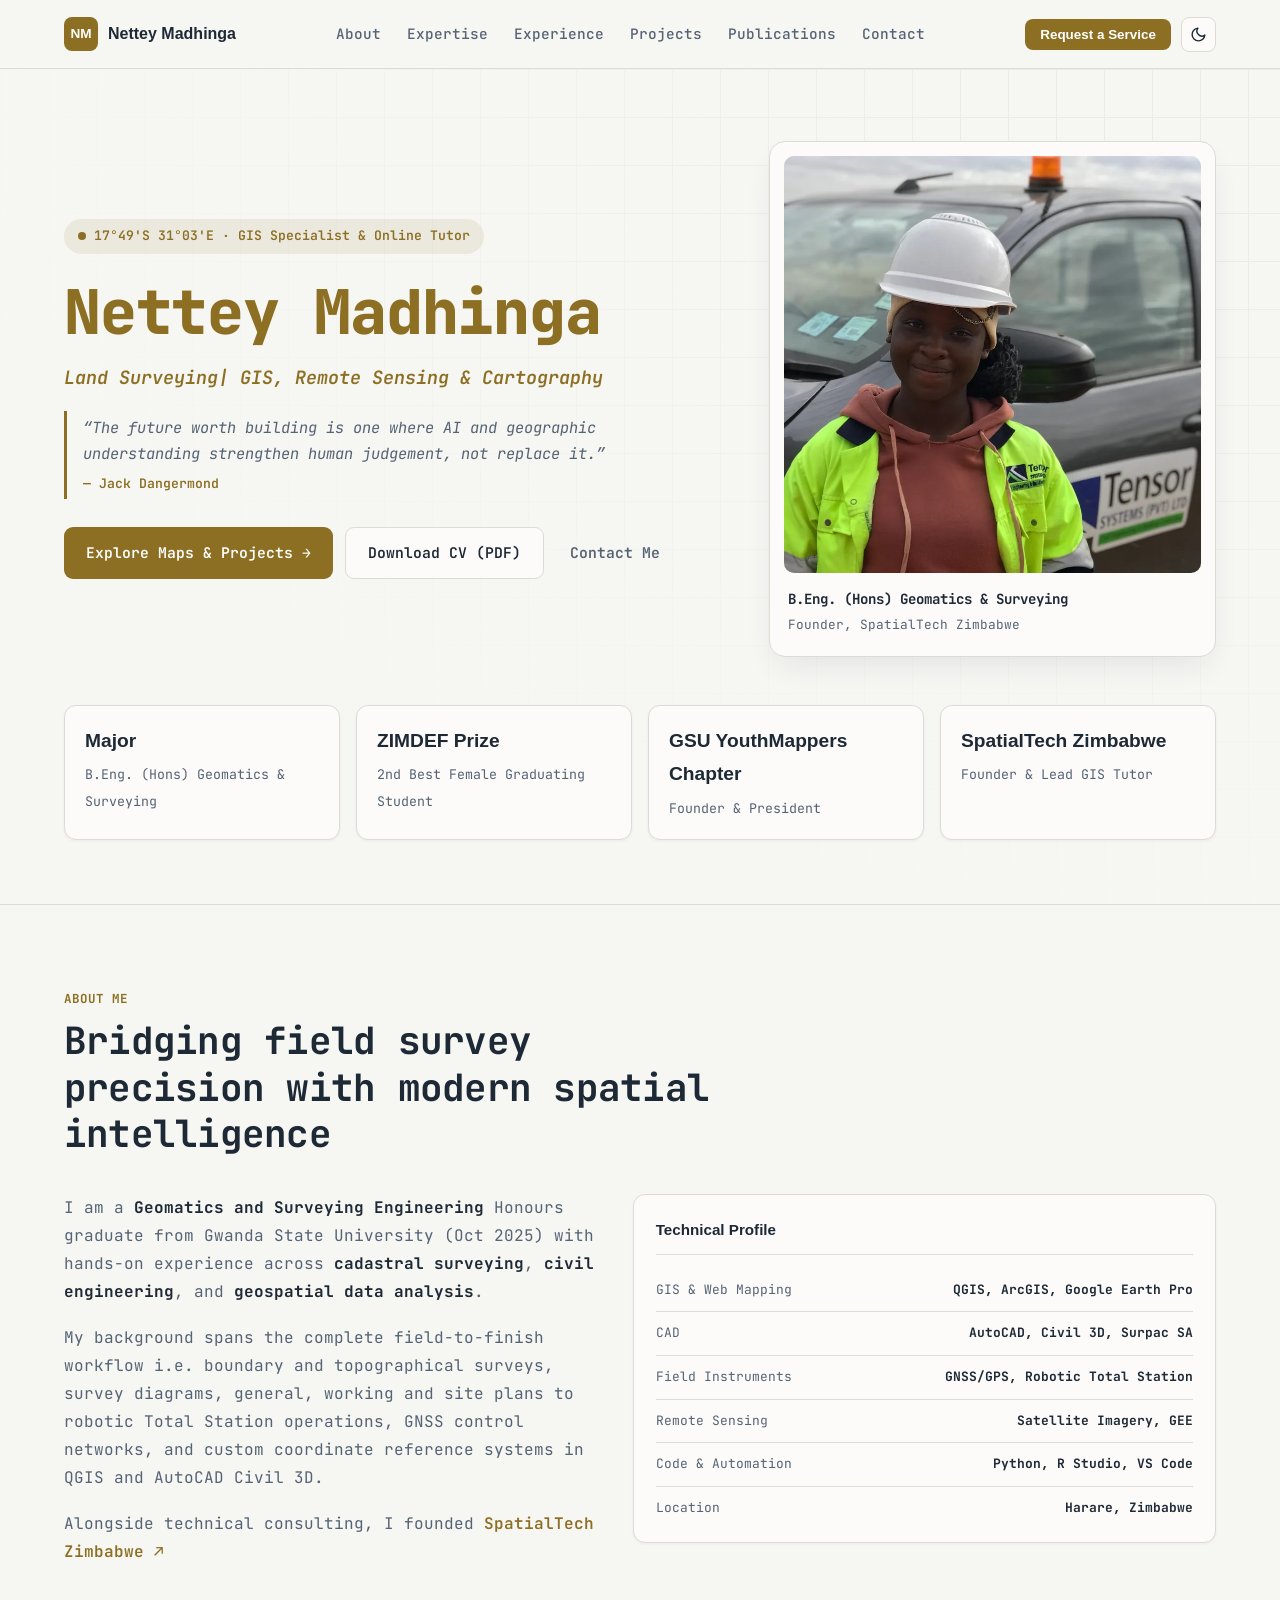
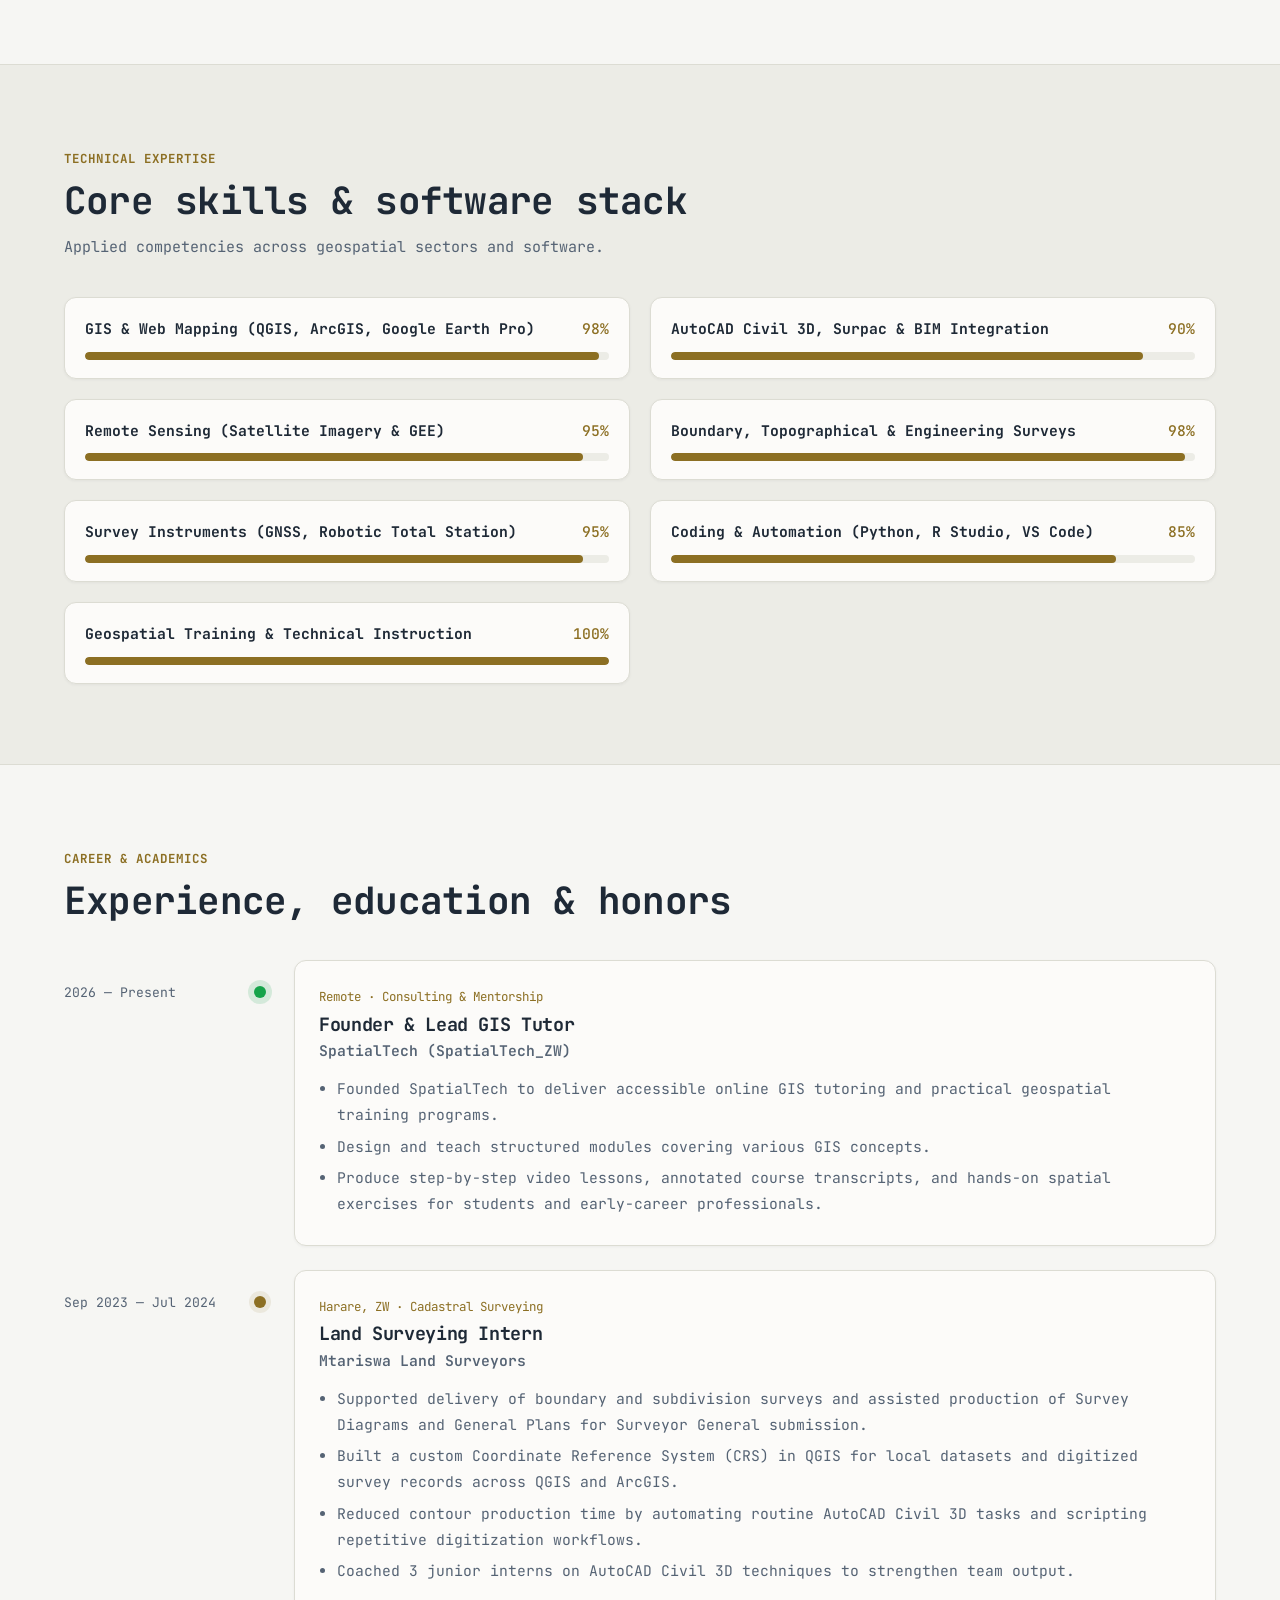
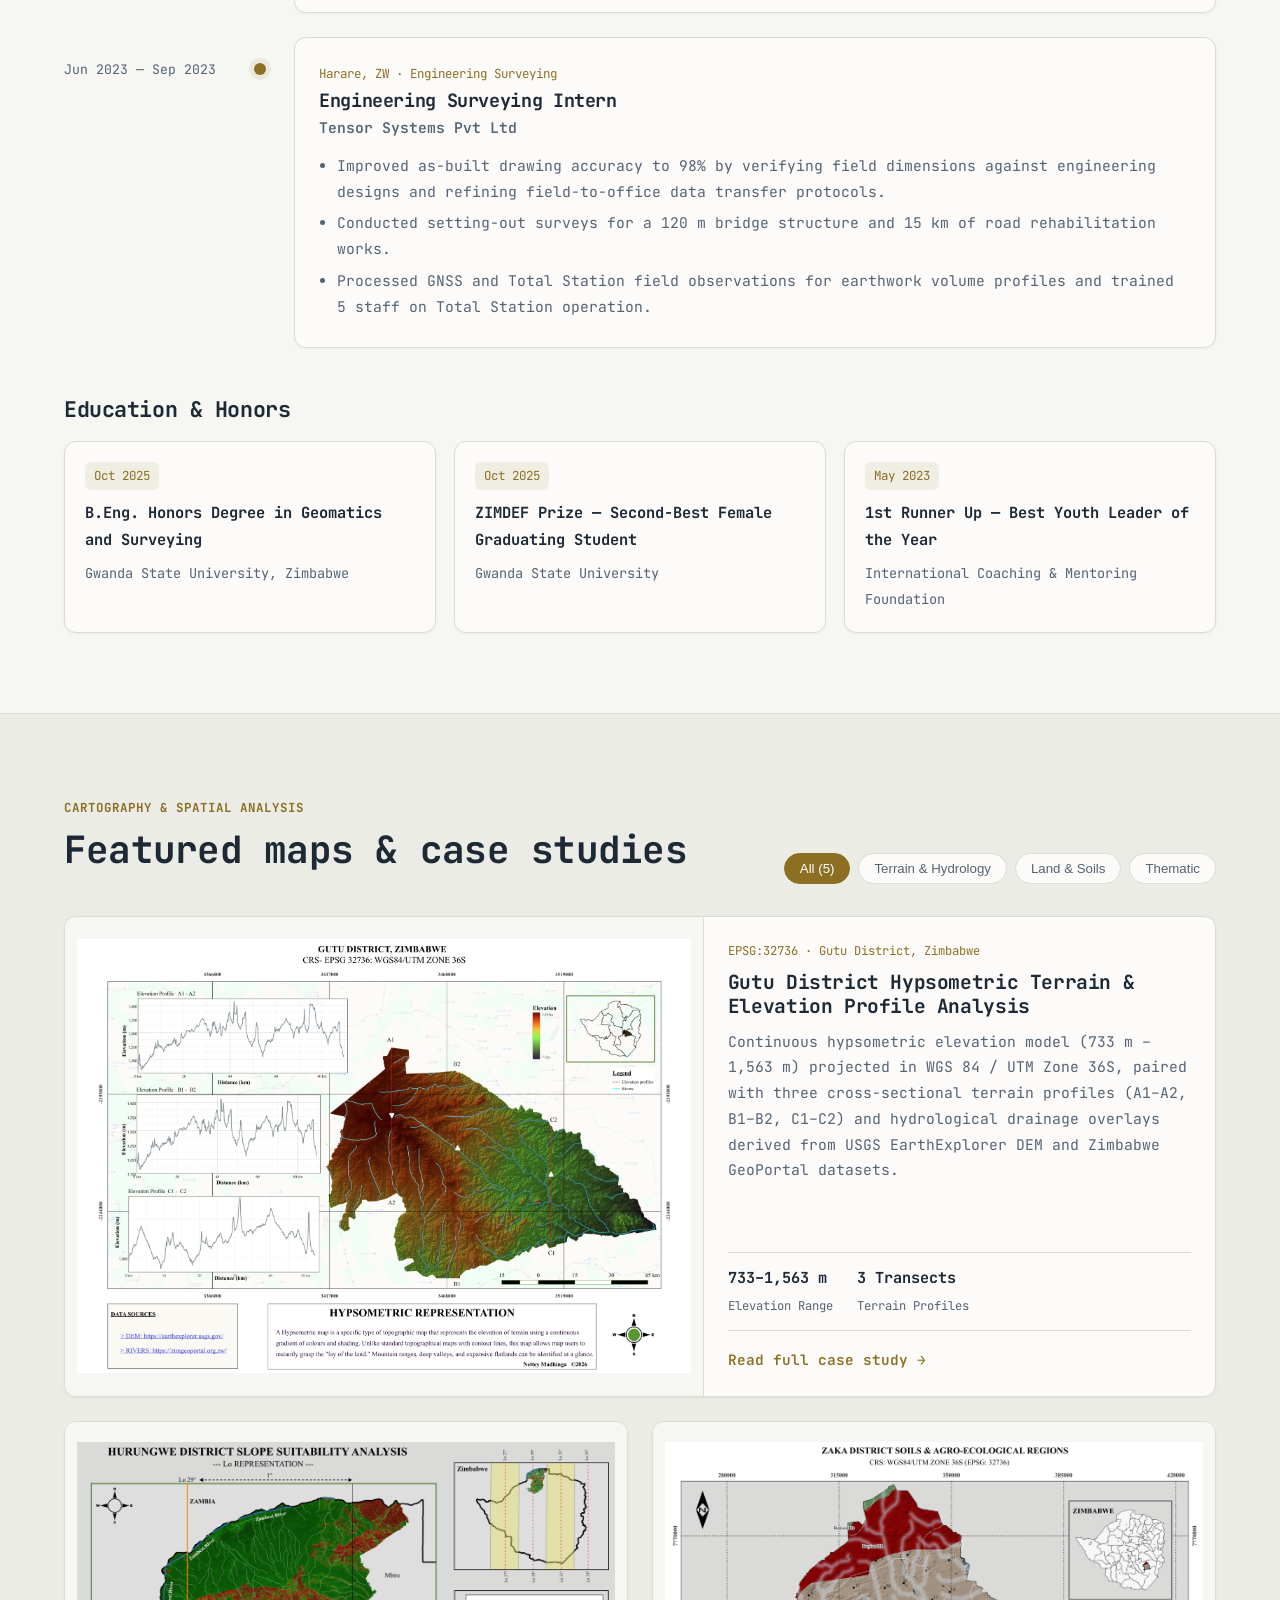
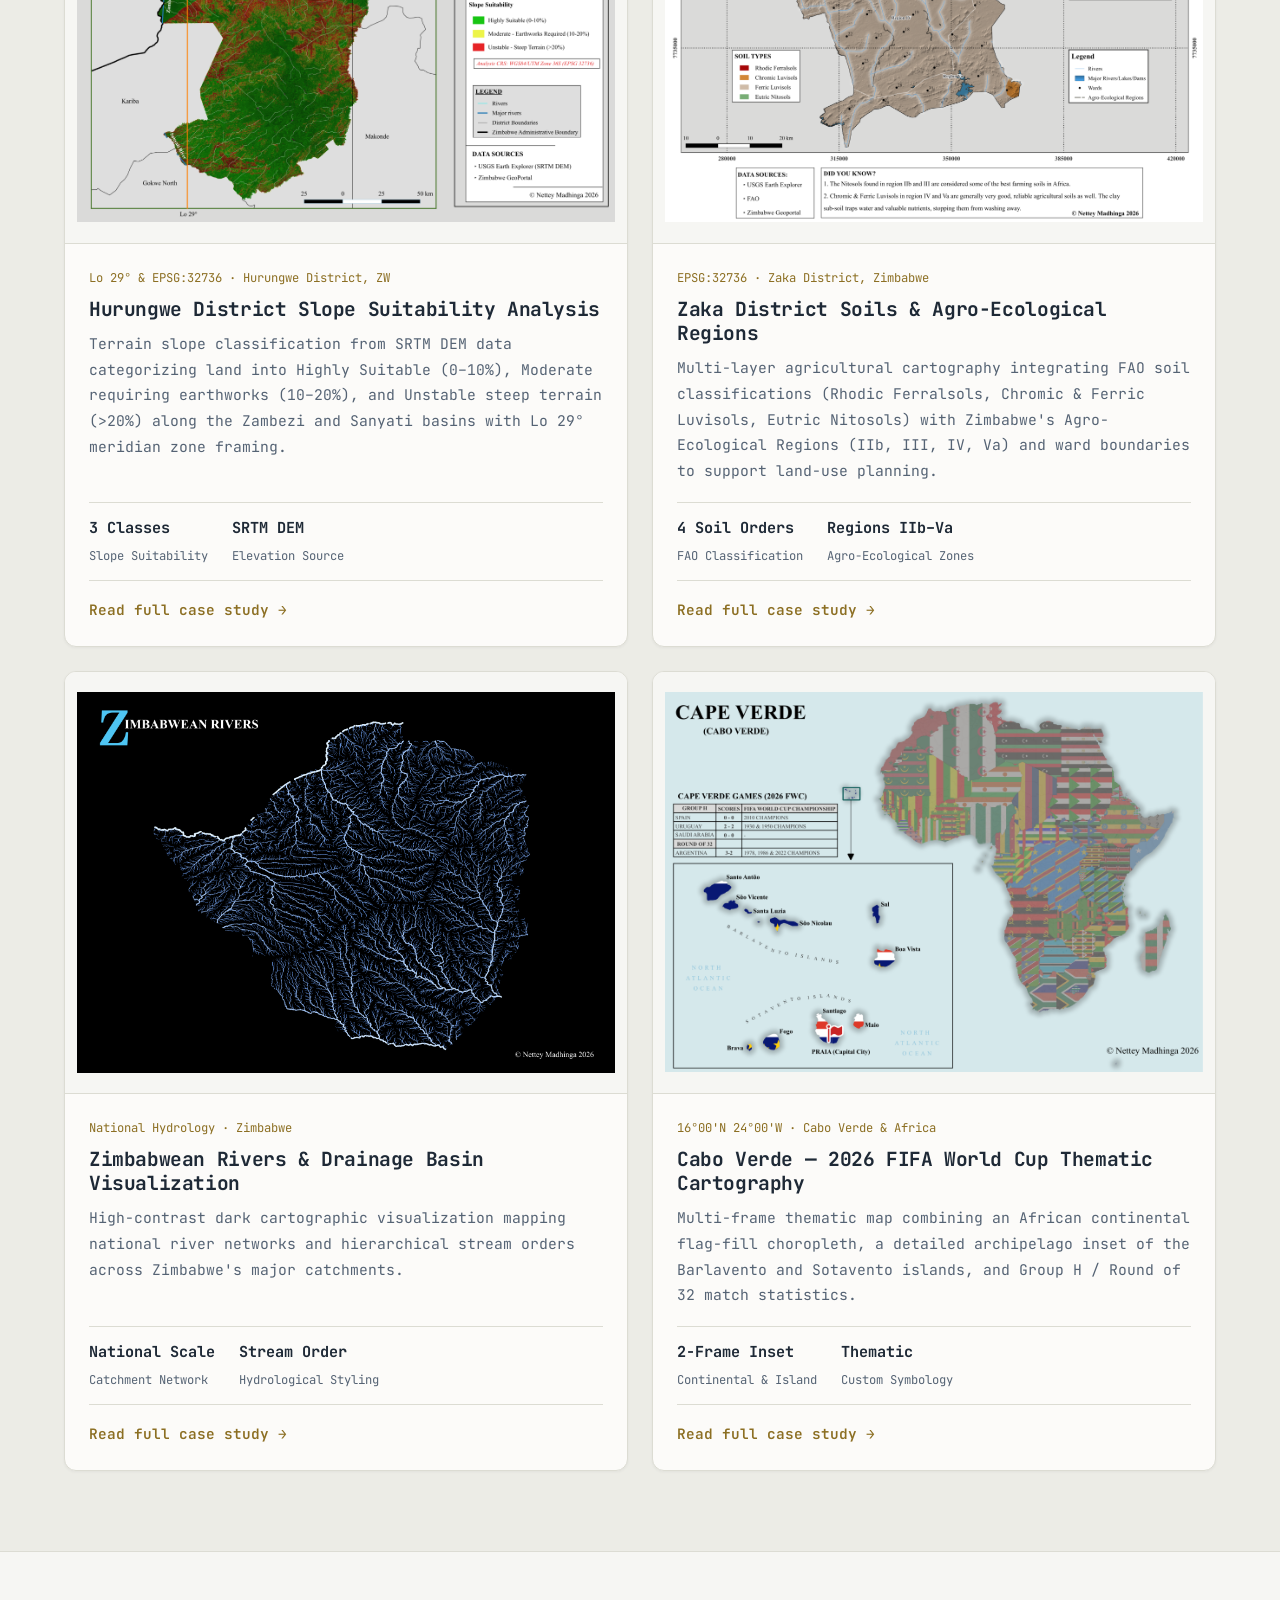
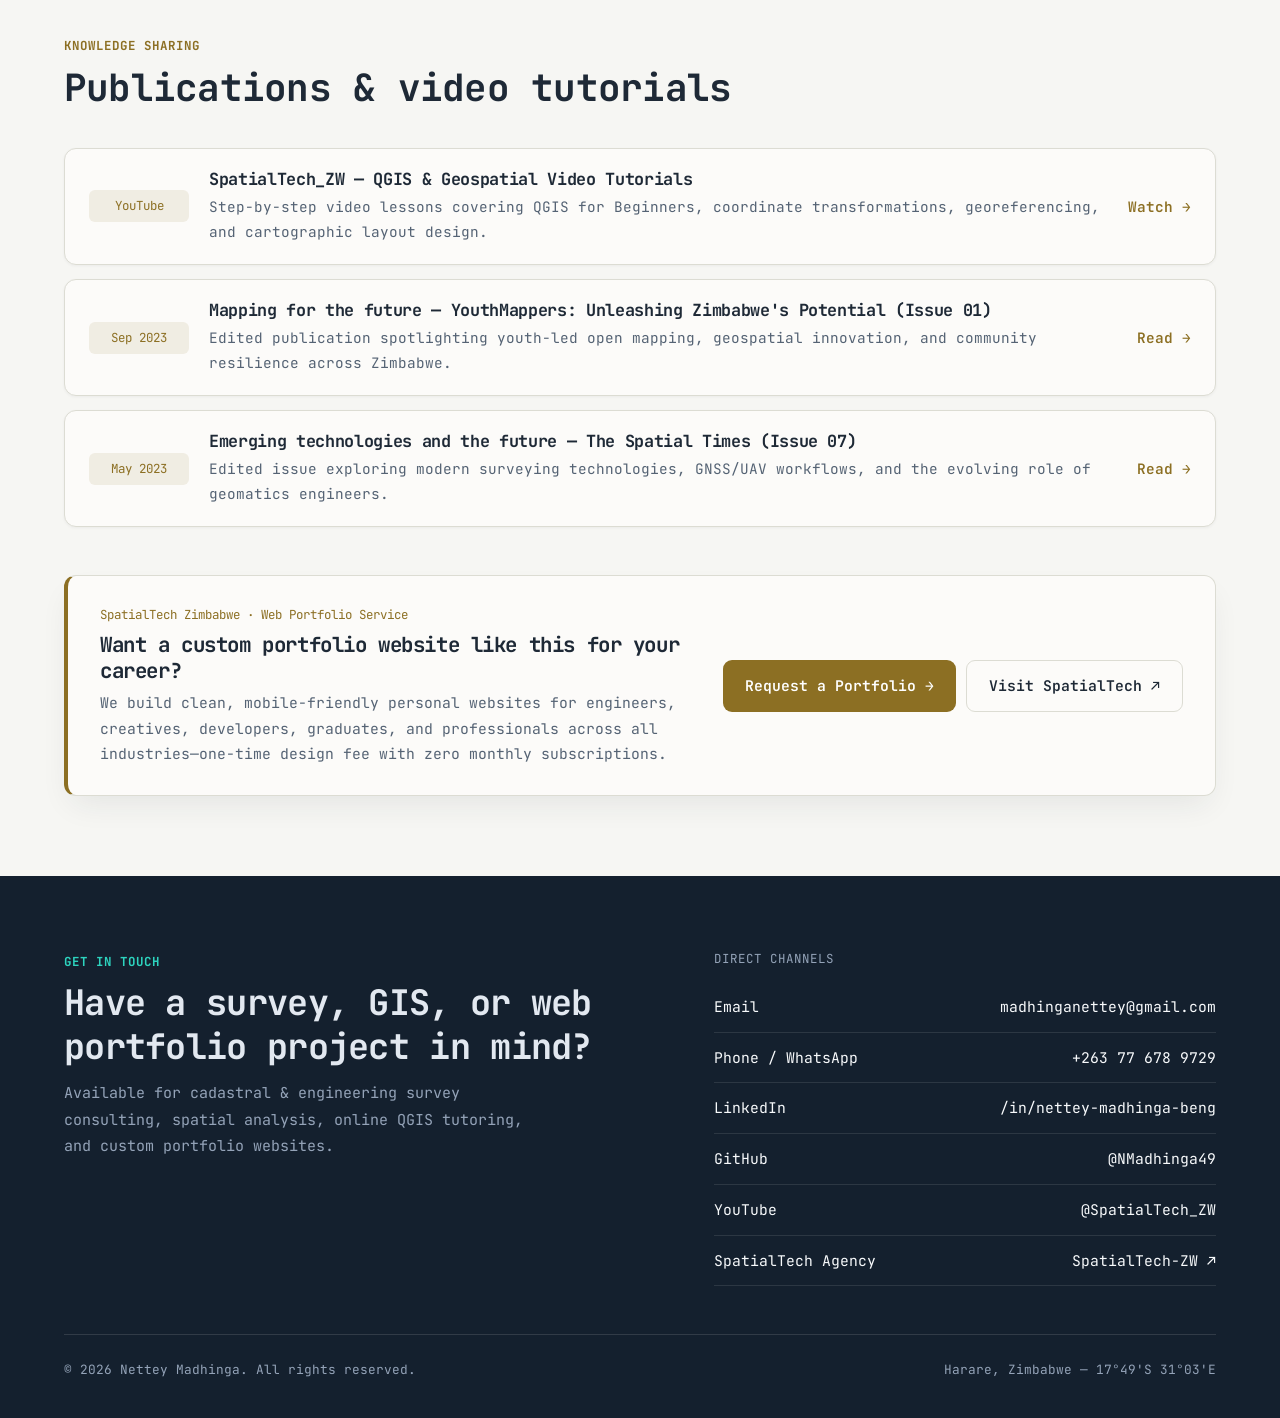
==== commit db960326: "Change B.Sc. to B.Eng." ====
--- a/index.html
+++ b/index.html
@@ -4,7 +4,7 @@
   <meta charset="UTF-8" />
   <meta name="viewport" content="width=device-width, initial-scale=1.0" />
   <title>Nettey Madhinga — Geomatics, GIS & Surveying Engineering</title>
-  <meta name="description" content="Portfolio of Nettey Madhinga — B.Sc. (Hons) Geomatics and Surveying Engineering graduate, Founder of SpatialTech, specializing in GIS, remote sensing, cadastral mapping, and engineering surveys." />
+  <meta name="description" content="Portfolio of Nettey Madhinga — B.Eng. (Hons) Geomatics and Surveying Engineering graduate, Founder of SpatialTech, specializing in GIS, remote sensing, cadastral mapping, and engineering surveys." />
 
   <!-- Executive Geometric & Technical Fonts -->
   <link rel="preconnect" href="https://fonts.googleapis.com" />
@@ -91,7 +91,7 @@
               </div>
               <div class="portrait-caption">
                 <div>
-                  <strong>B.Sc. (Hons) Geomatics & Surveying</strong>
+                  <strong>B.Eng. (Hons) Geomatics & Surveying</strong>
                   <span>Founder, SpatialTech Zimbabwe</span>
                 </div>
               </div>
@@ -101,8 +101,8 @@
 
         <div class="metrics-bar">
           <div class="metric">
-            <b>Oct 2025</b>
-            <span>B.Sc. (Hons) Geomatics & Surveying</span>
+            <b>Major</b>
+            <span>B.Eng. (Hons) Geomatics & Surveying</span>
           </div>
           <div class="metric">
             <b>ZIMDEF Prize</b>
@@ -259,7 +259,7 @@
           <div class="edu-grid">
             <div class="edu-card">
               <span class="edu-year mono">Oct 2025</span>
-              <b>B.Sc. Honors Degree in Geomatics and Surveying</b>
+              <b>B.Eng. Honors Degree in Geomatics and Surveying</b>
               <span>Gwanda State University, Zimbabwe</span>
             </div>
             <div class="edu-card">
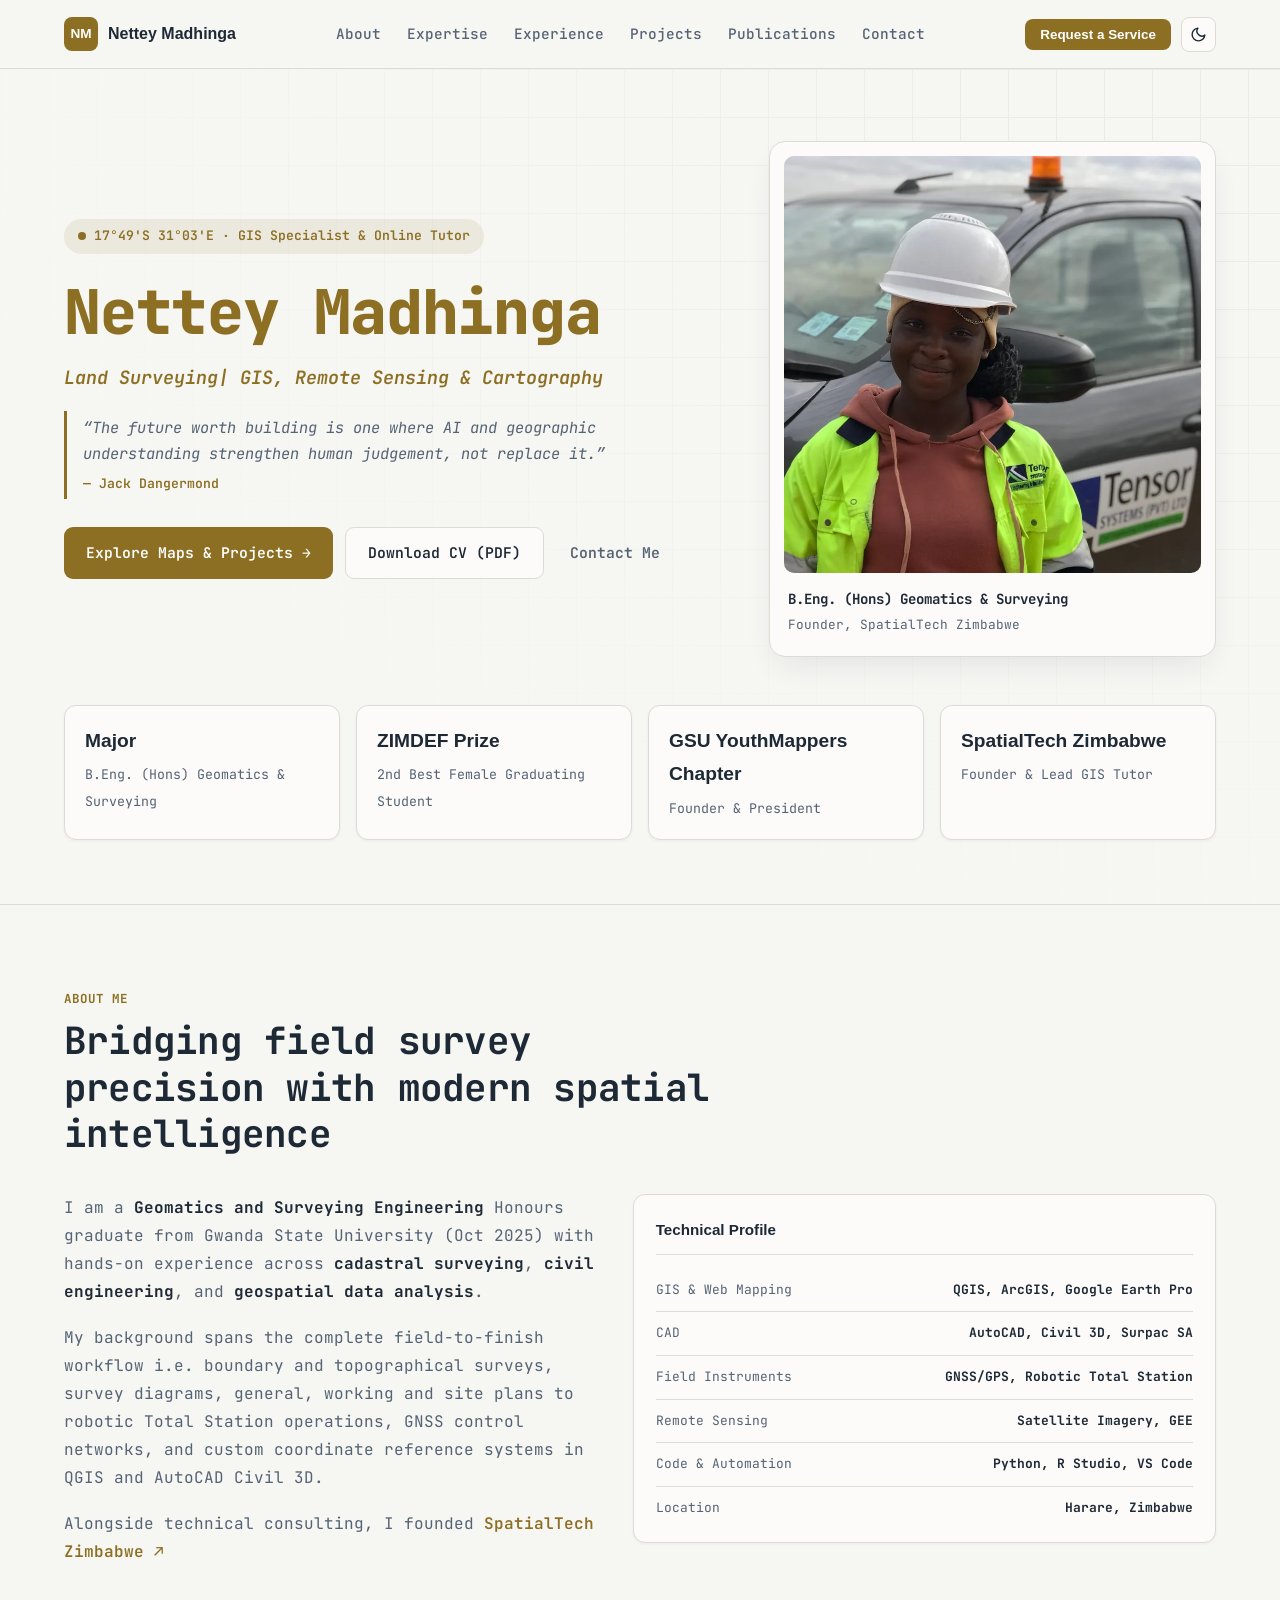
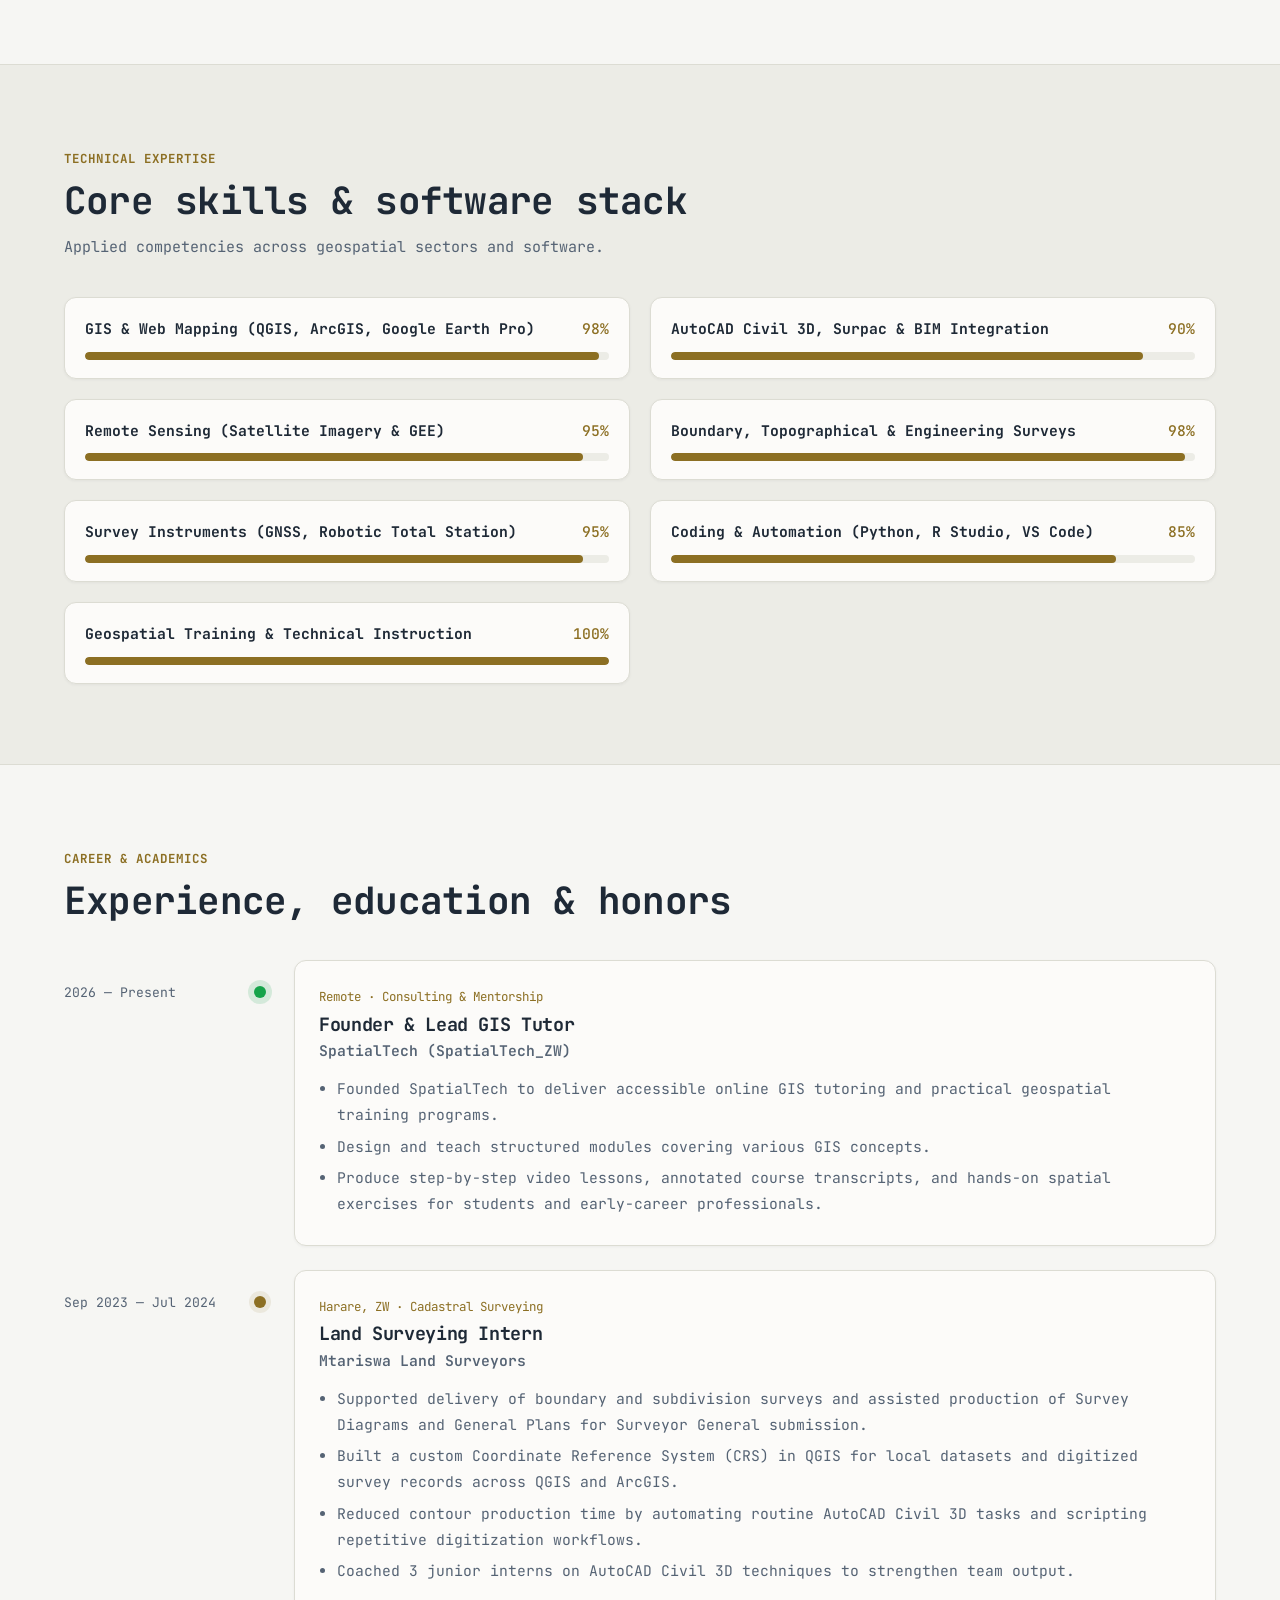
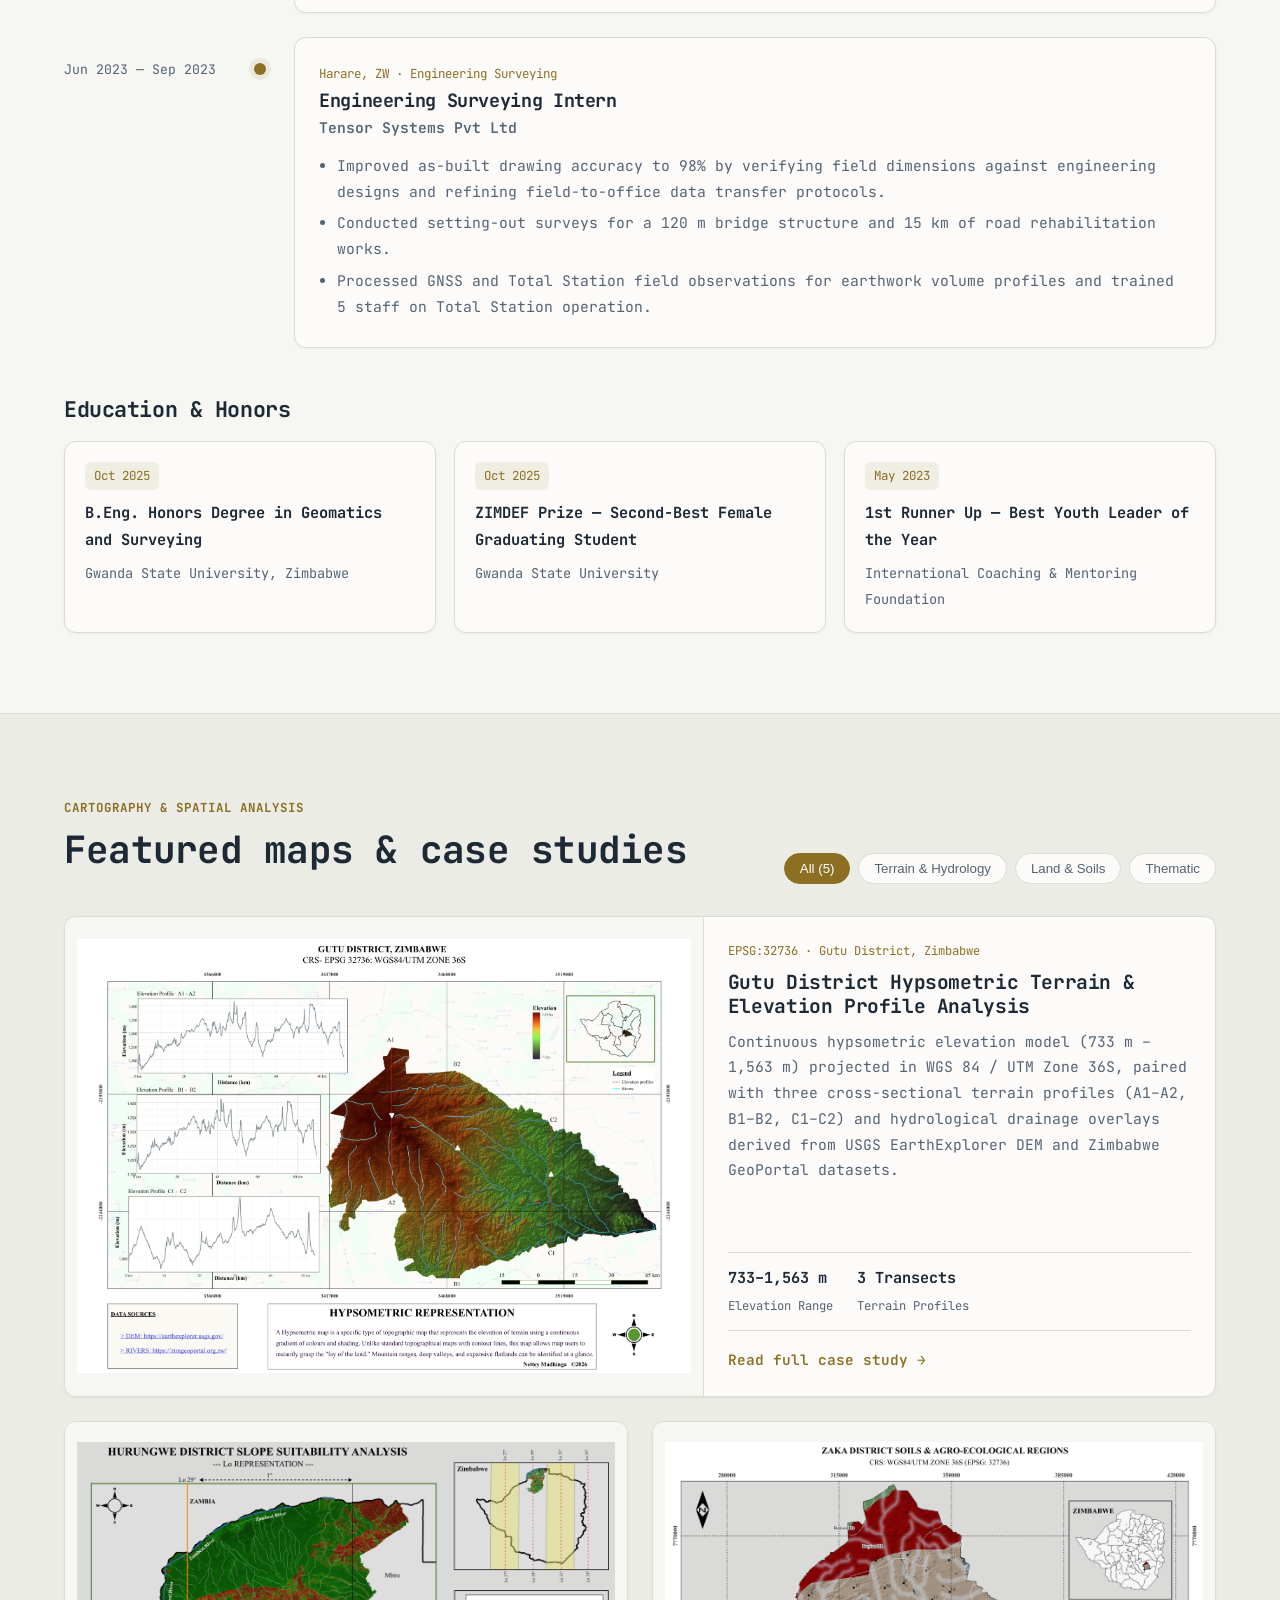
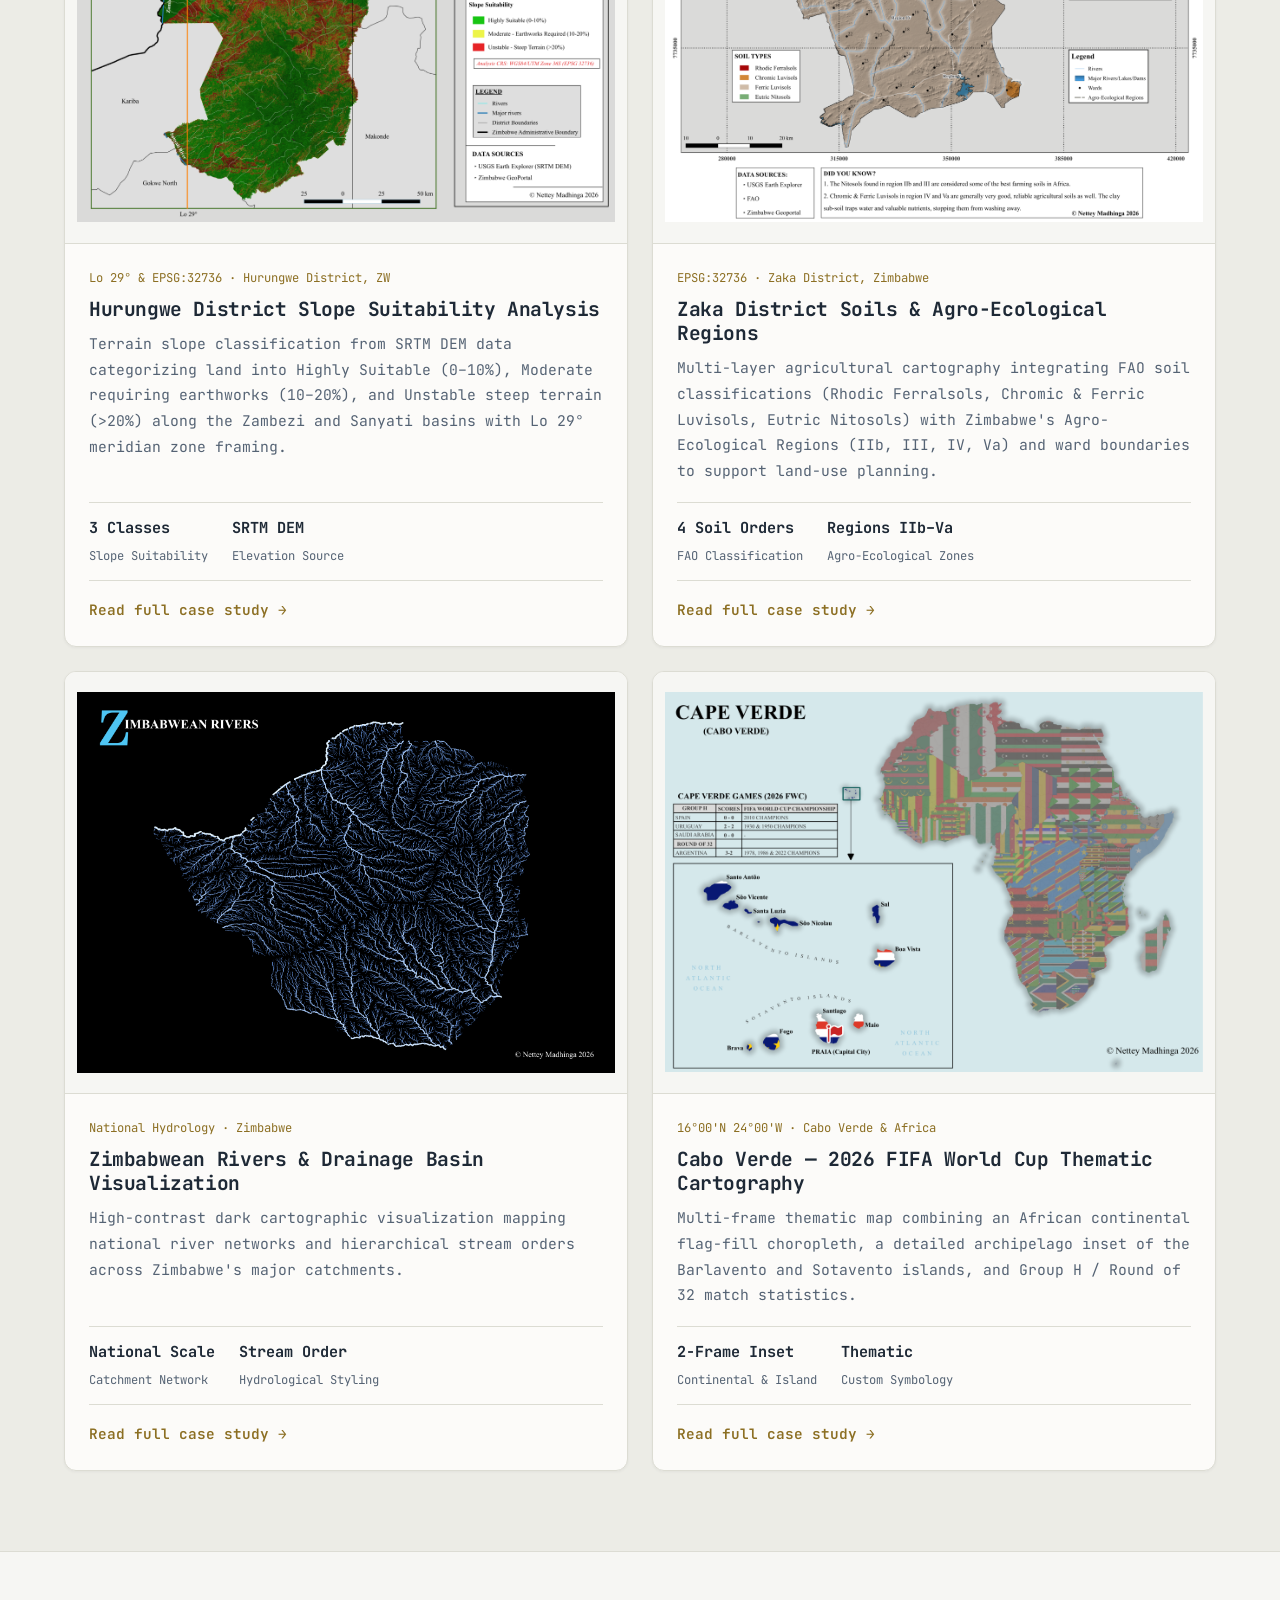
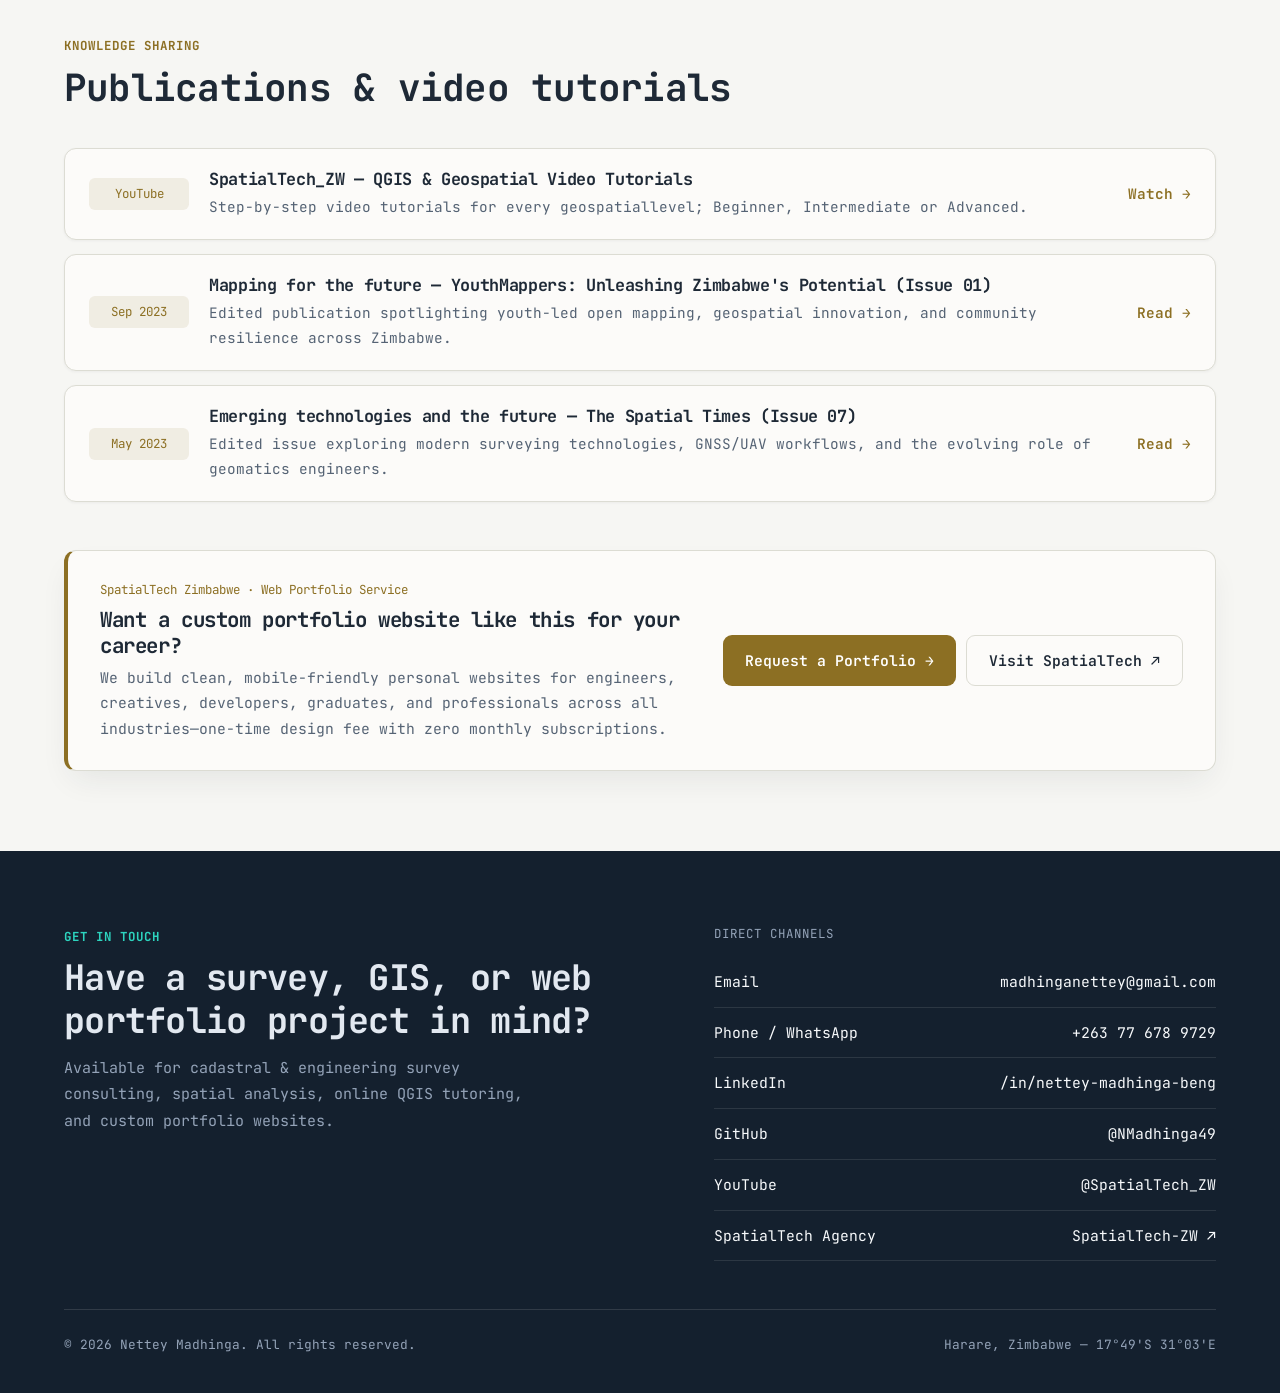
==== commit 825c2417: "Highlight current position with green timeline marker" ====
--- a/index.html
+++ b/index.html
@@ -411,7 +411,7 @@
             <span class="pub-badge mono">YouTube</span>
             <div>
               <h4>SpatialTech_ZW — QGIS & Geospatial Video Tutorials</h4>
-              <p>Step-by-step video lessons covering QGIS for Beginners, coordinate transformations, georeferencing, and cartographic layout design.</p>
+              <p>Step-by-step video tutorials for every geospatiallevel; Beginner, Intermediate or Advanced.</p>
             </div>
             <a href="https://www.youtube.com/@SpatialTech_ZW" target="_blank" rel="noopener">Watch →</a>
           </div>
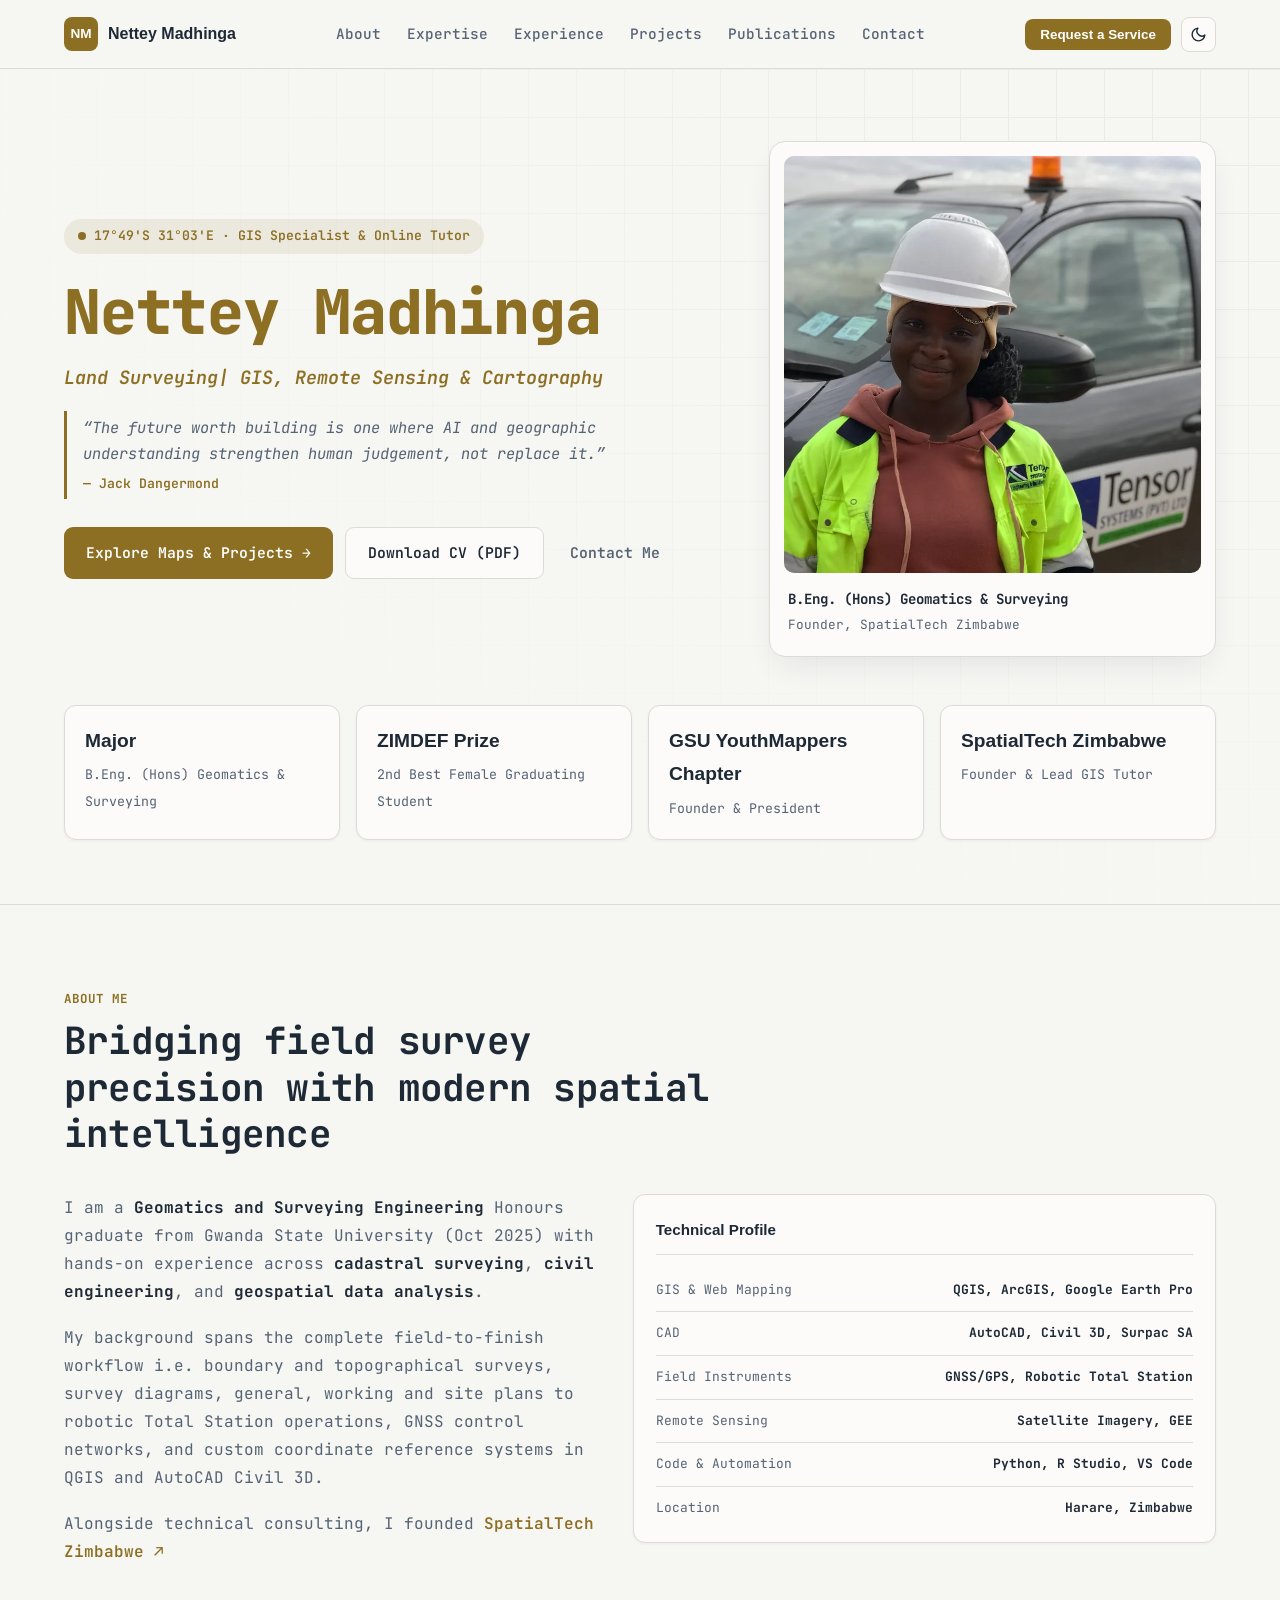
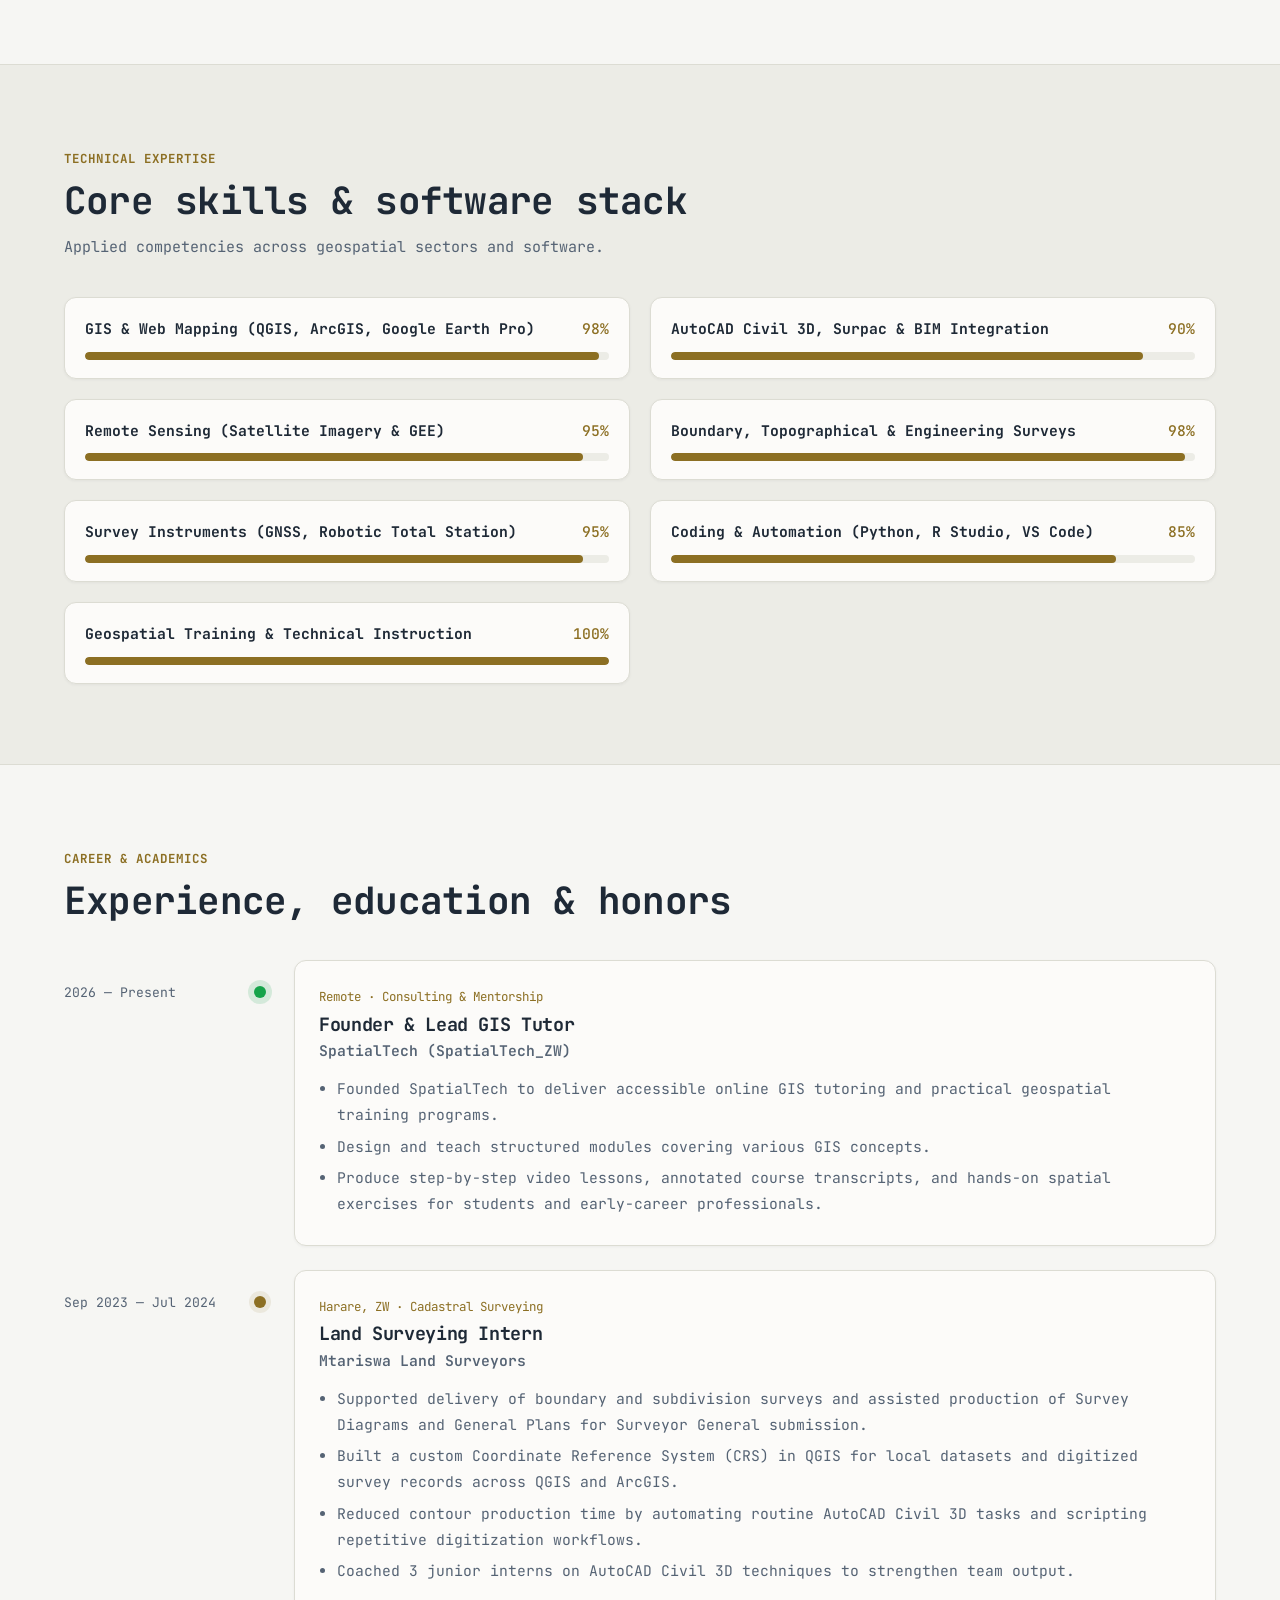
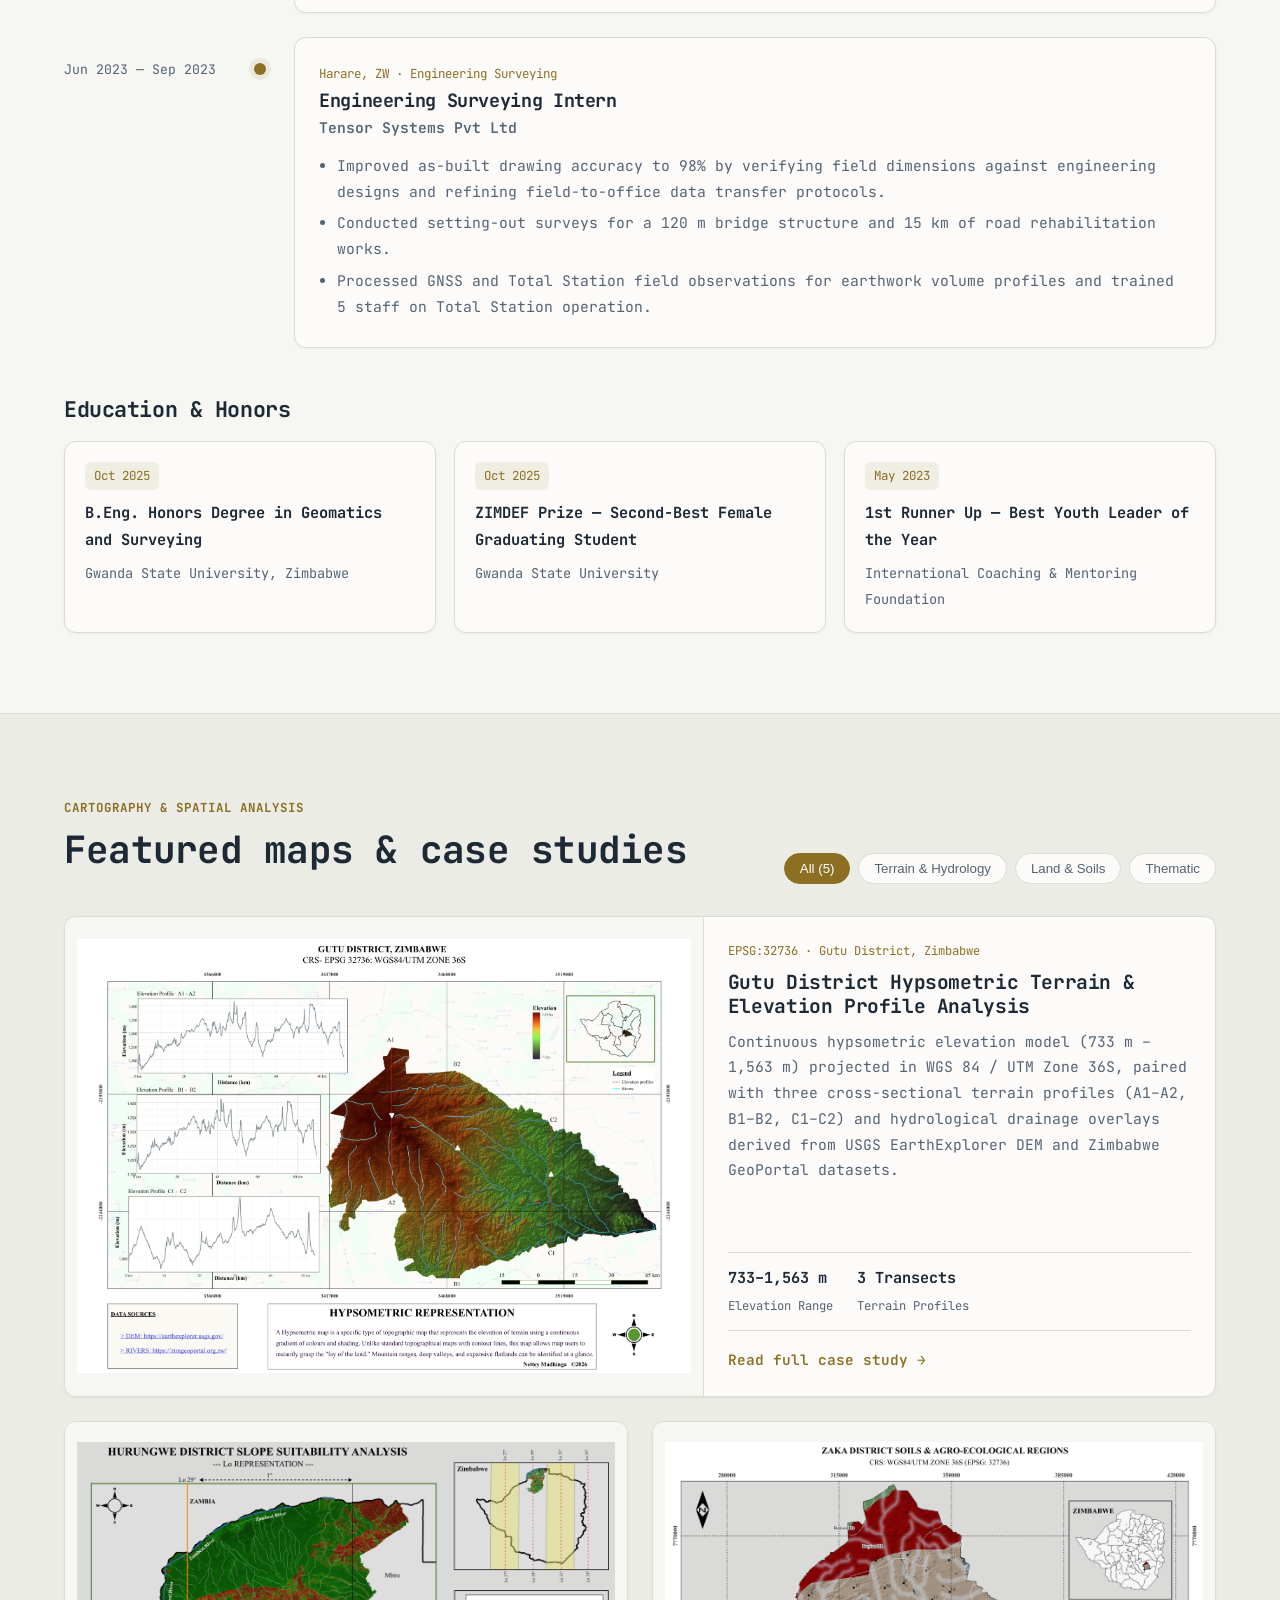
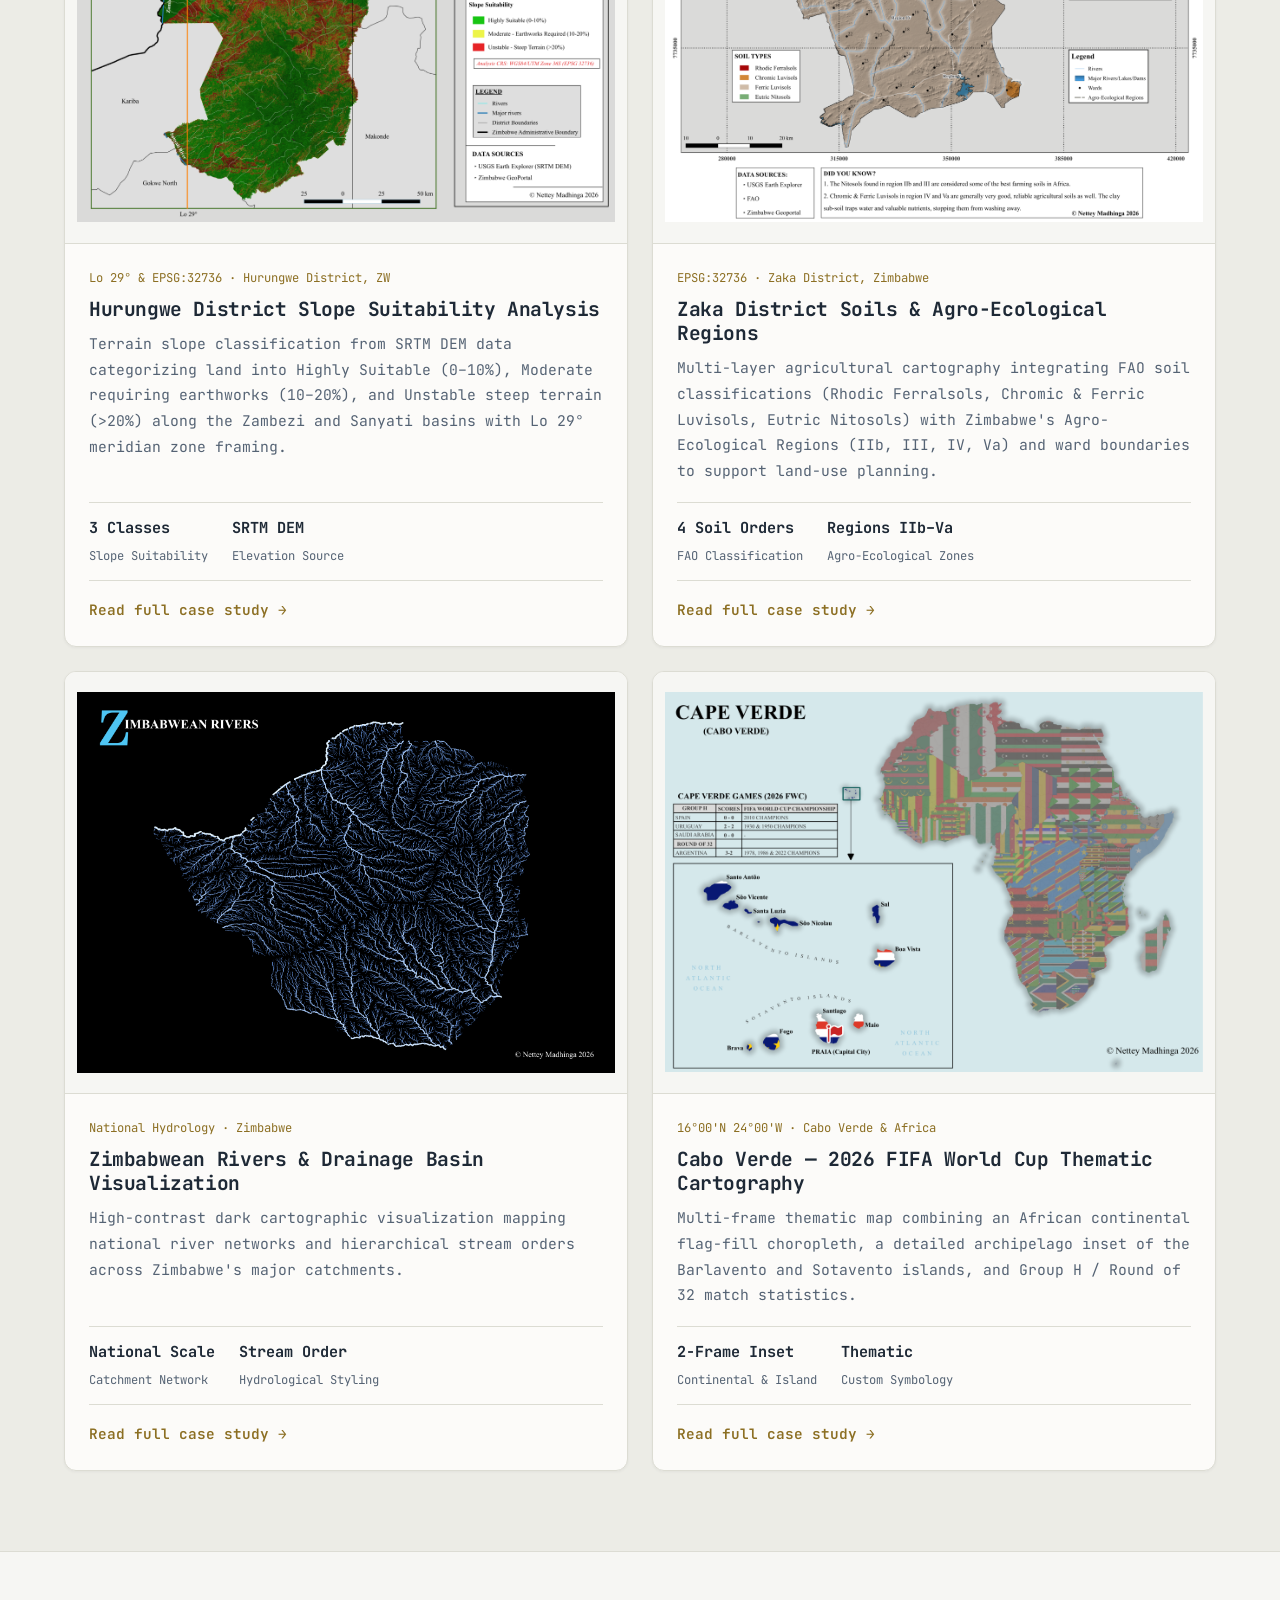
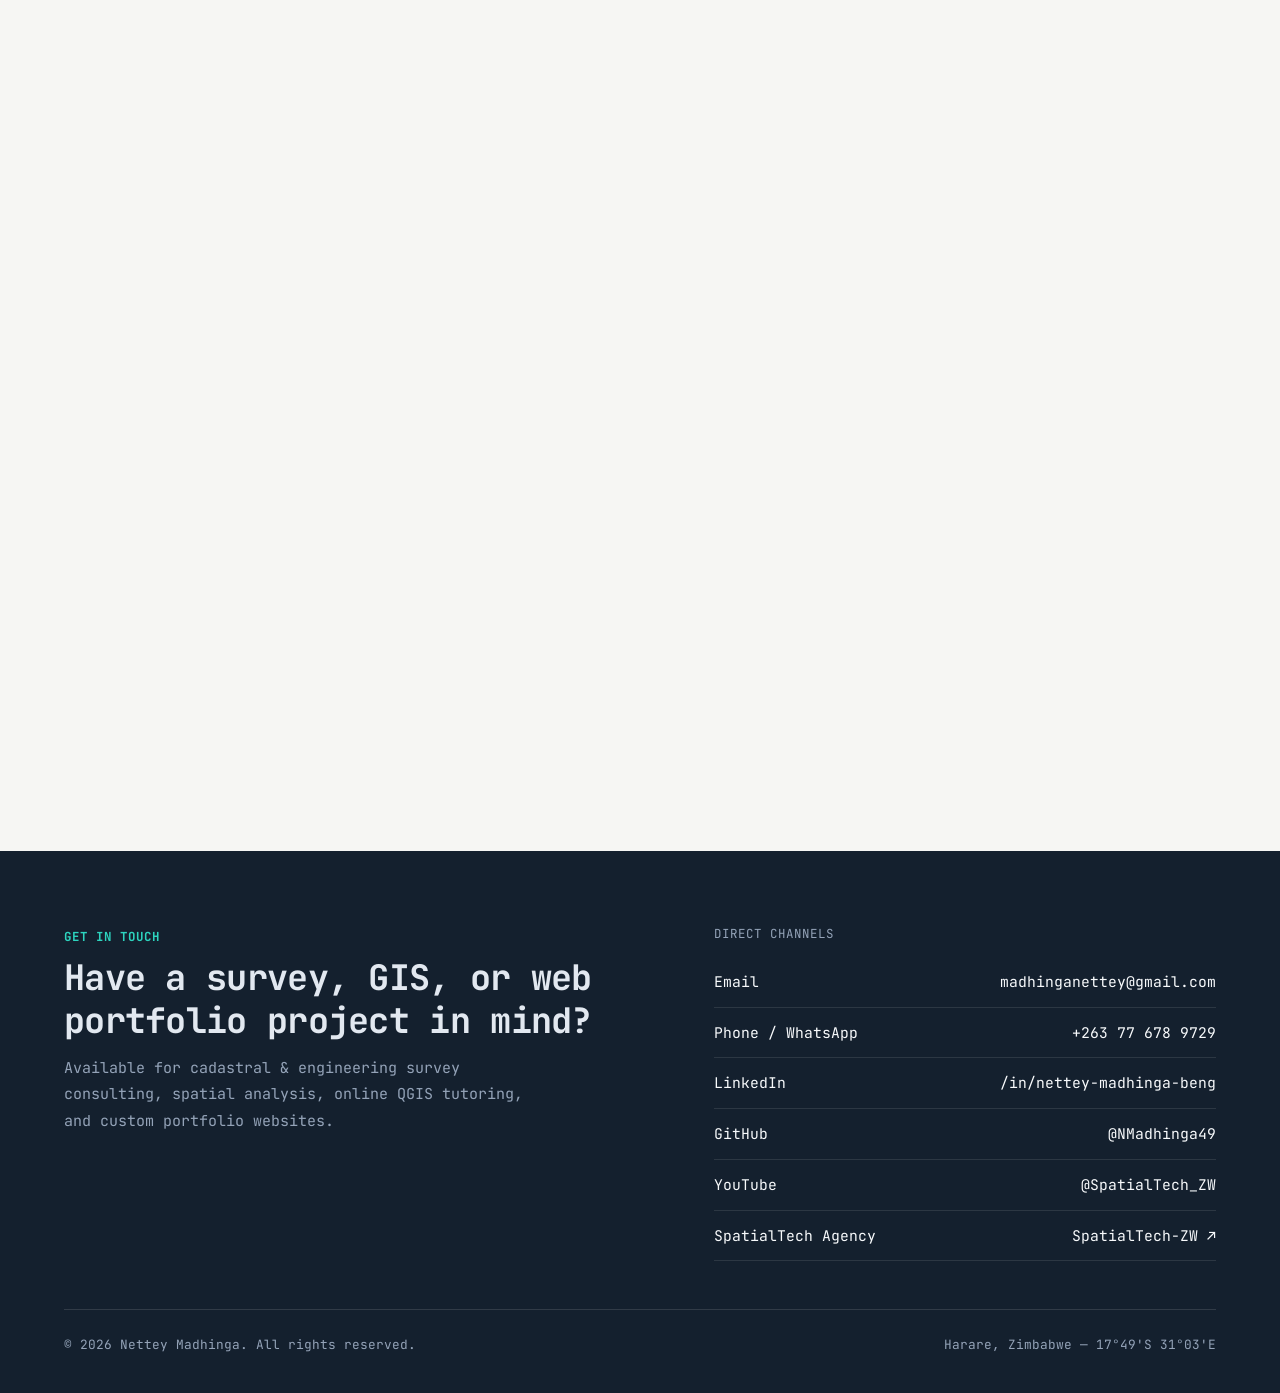
==== commit eeb8ed93: "Highlight current position with green timeline marker" ====
--- a/index.html
+++ b/index.html
@@ -411,7 +411,7 @@
             <span class="pub-badge mono">YouTube</span>
             <div>
               <h4>SpatialTech_ZW — QGIS & Geospatial Video Tutorials</h4>
-              <p>Step-by-step video tutorials for every geospatiallevel; Beginner, Intermediate or Advanced.</p>
+              <p>Step-by-step video tutorials for every geospatial level; Beginner, Intermediate or Advanced.</p>
             </div>
             <a href="https://www.youtube.com/@SpatialTech_ZW" target="_blank" rel="noopener">Watch →</a>
           </div>
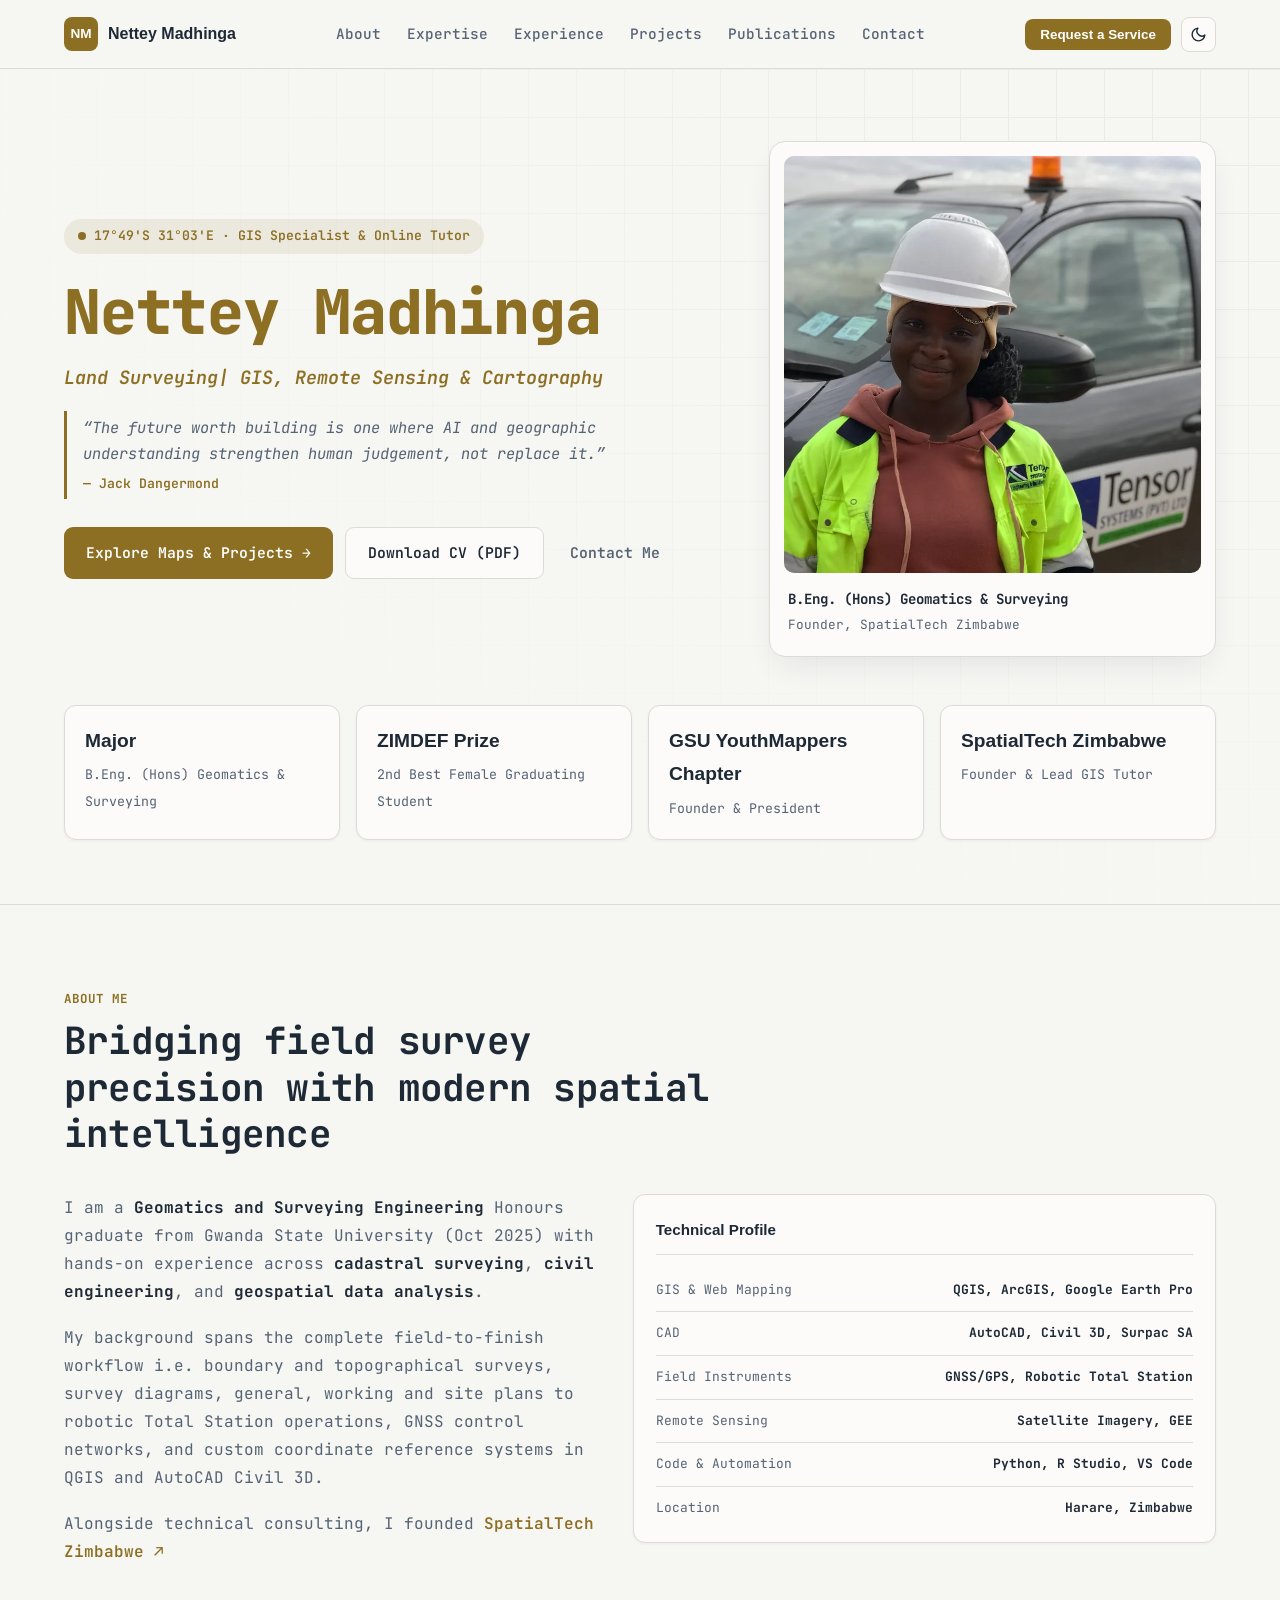
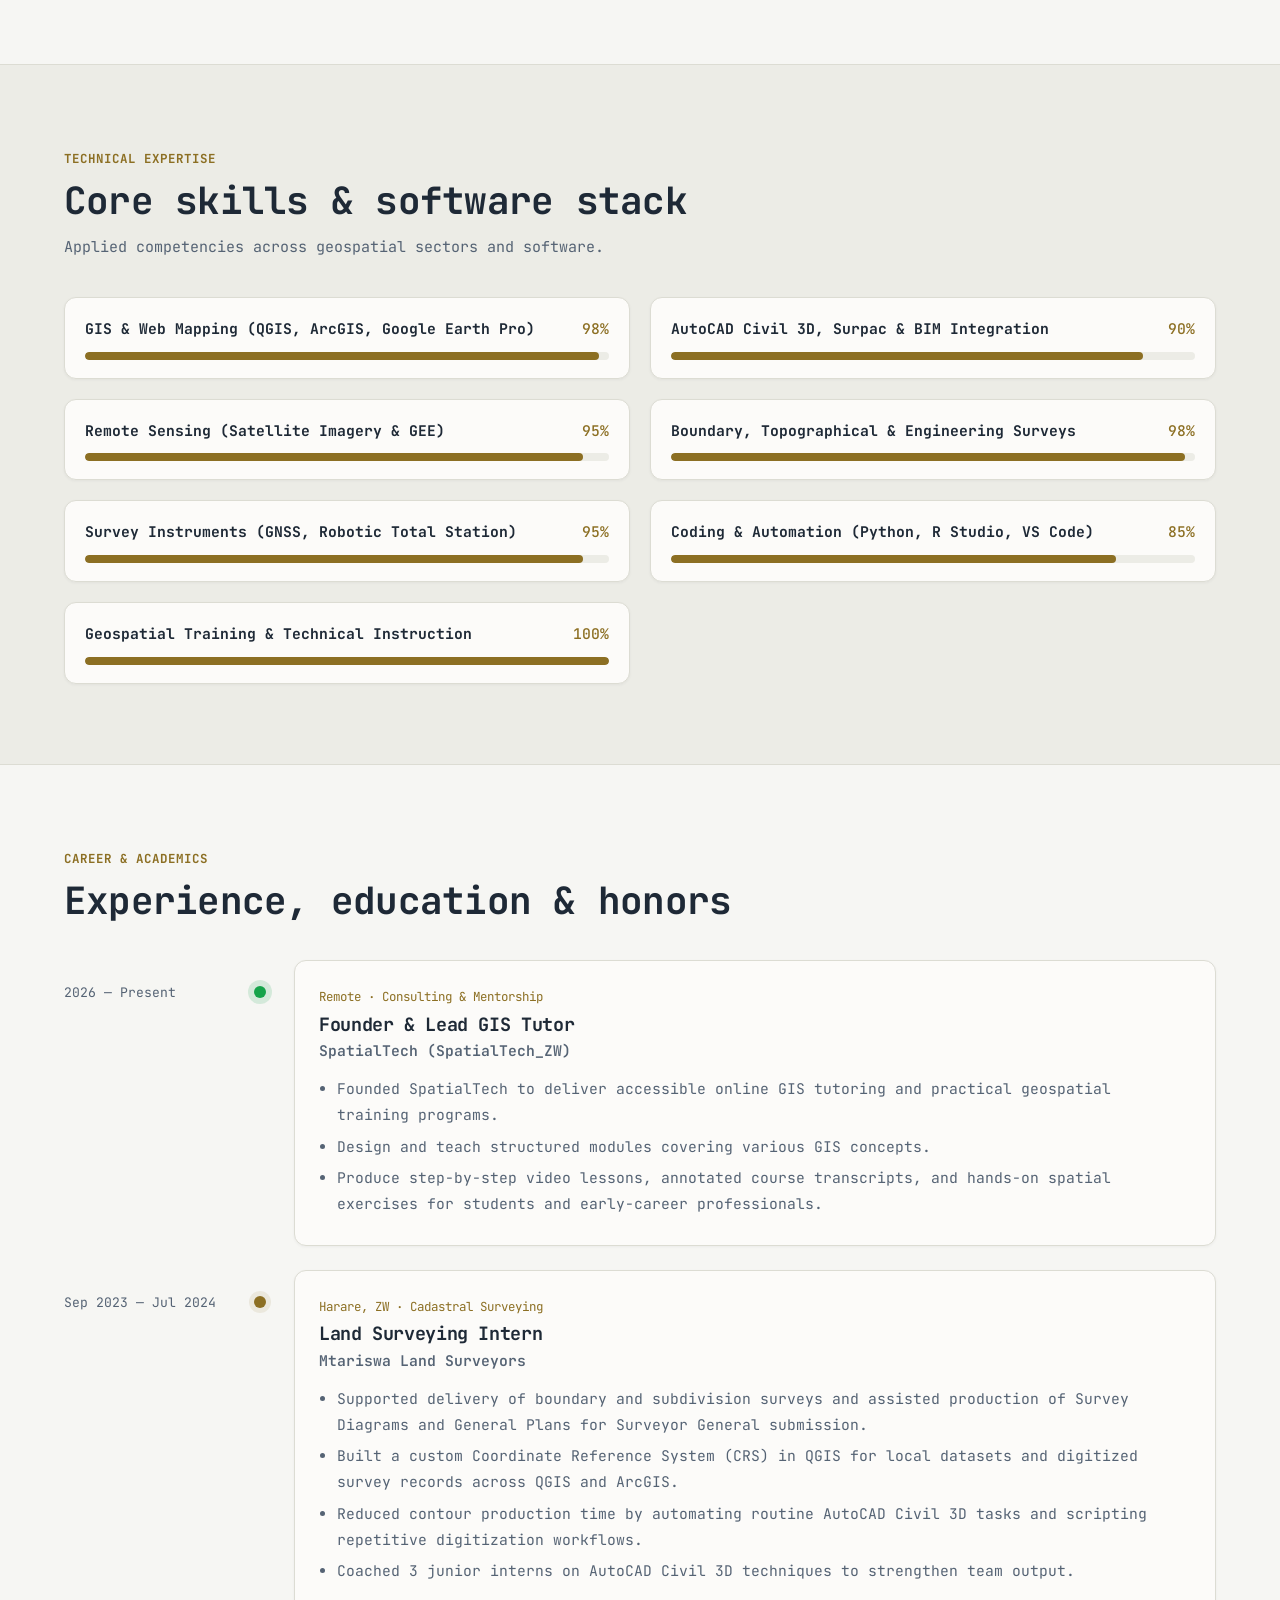
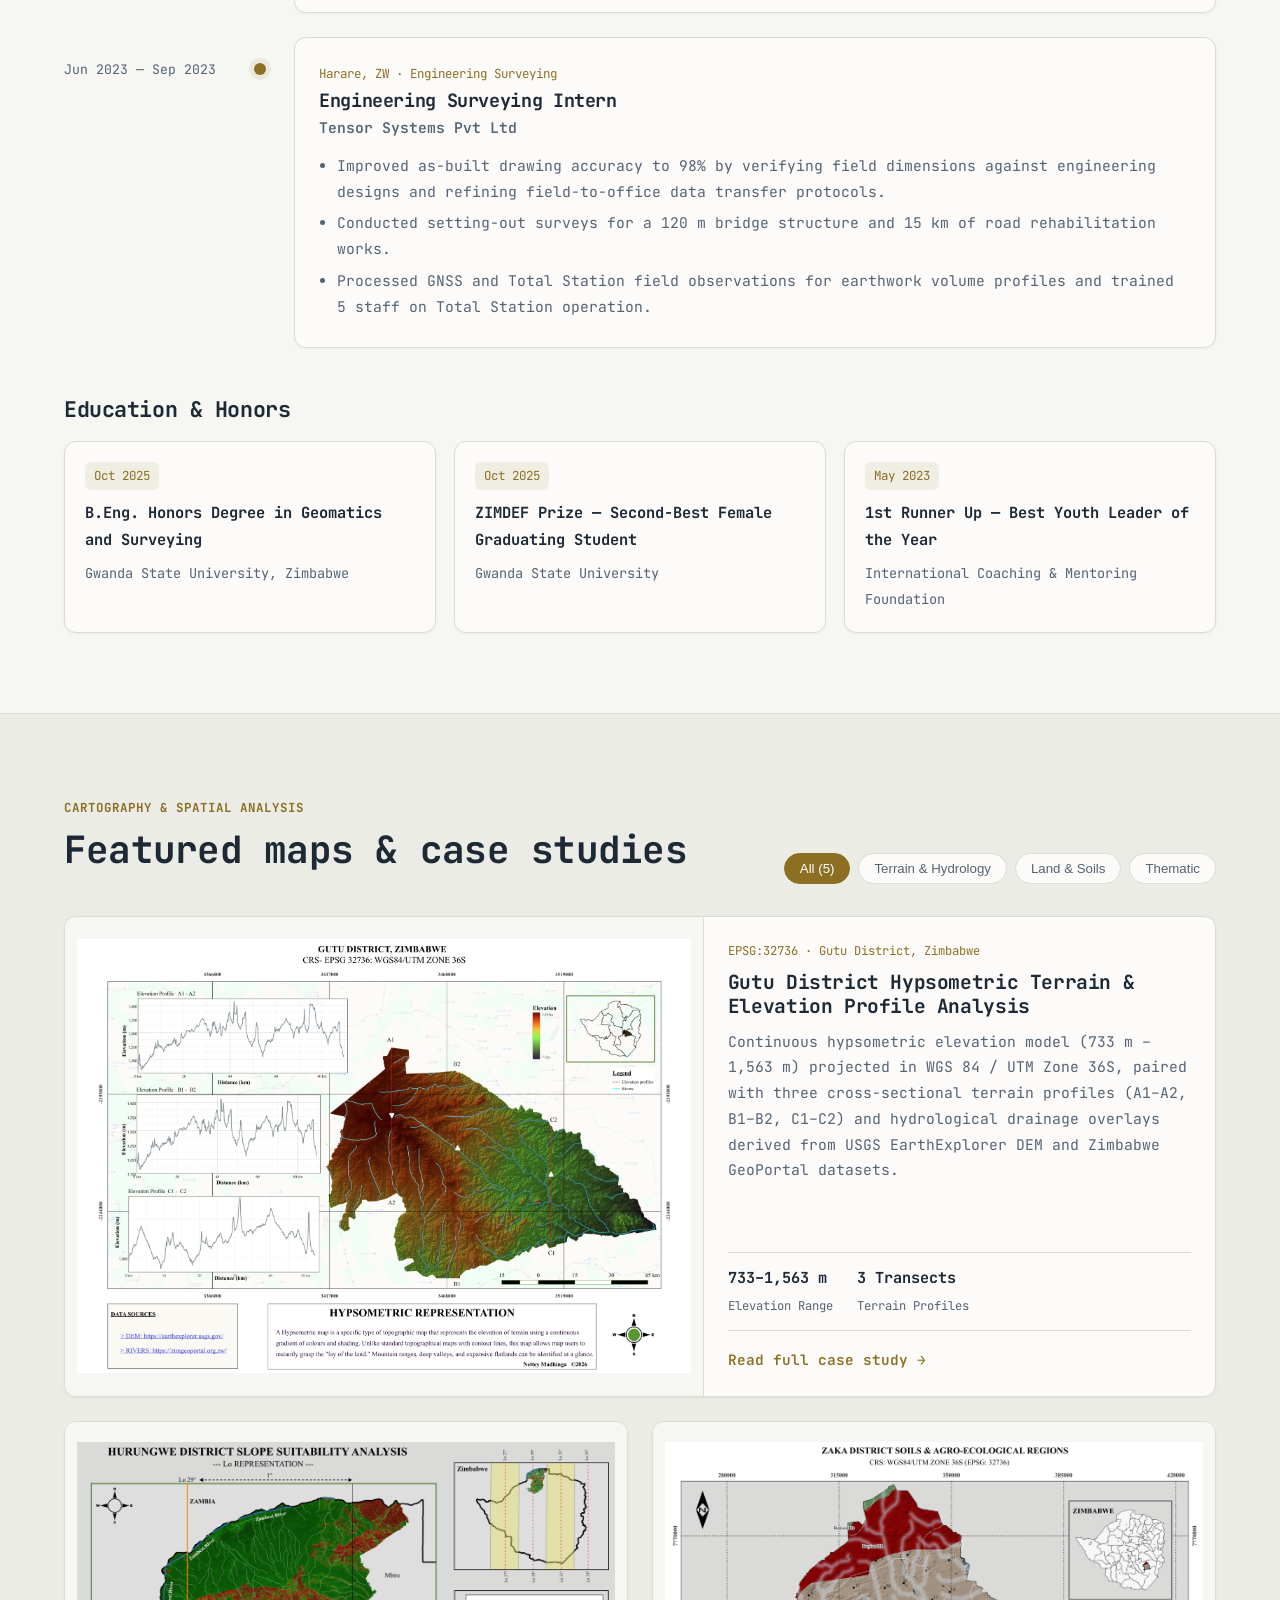
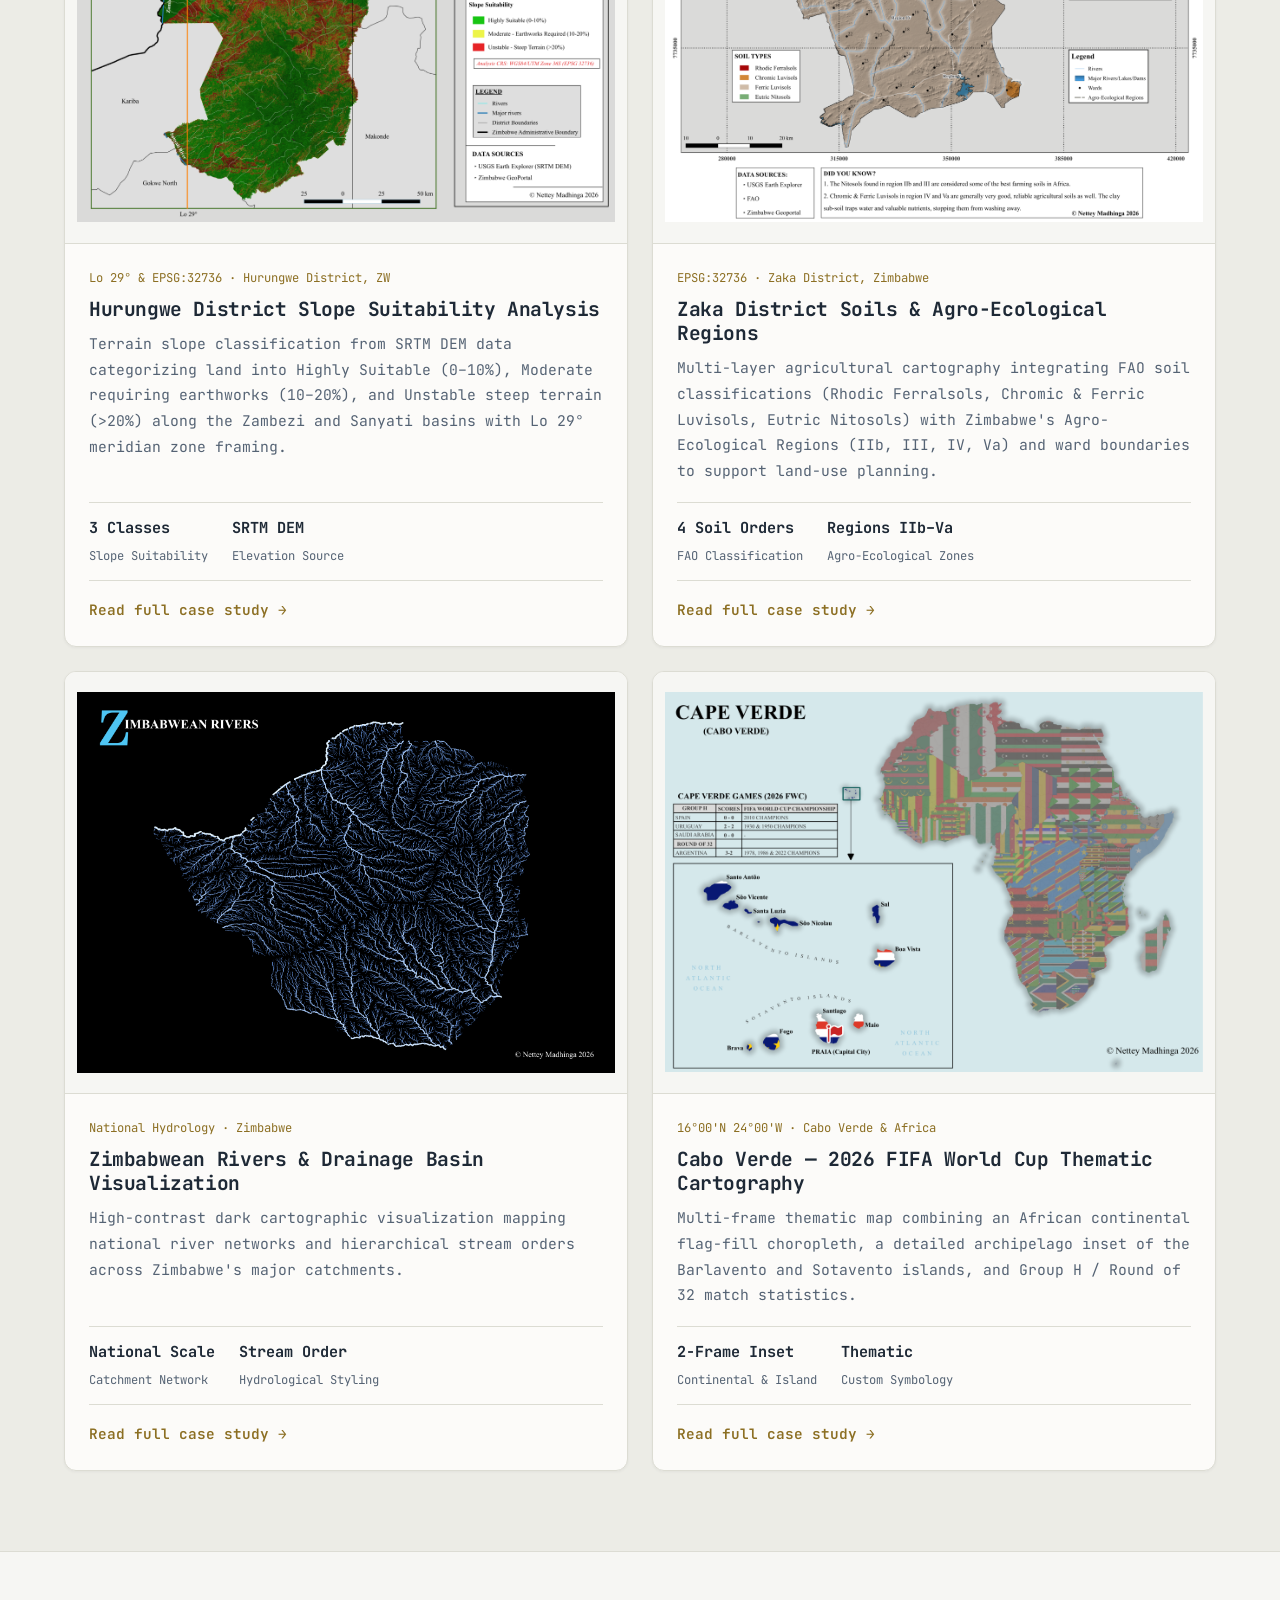
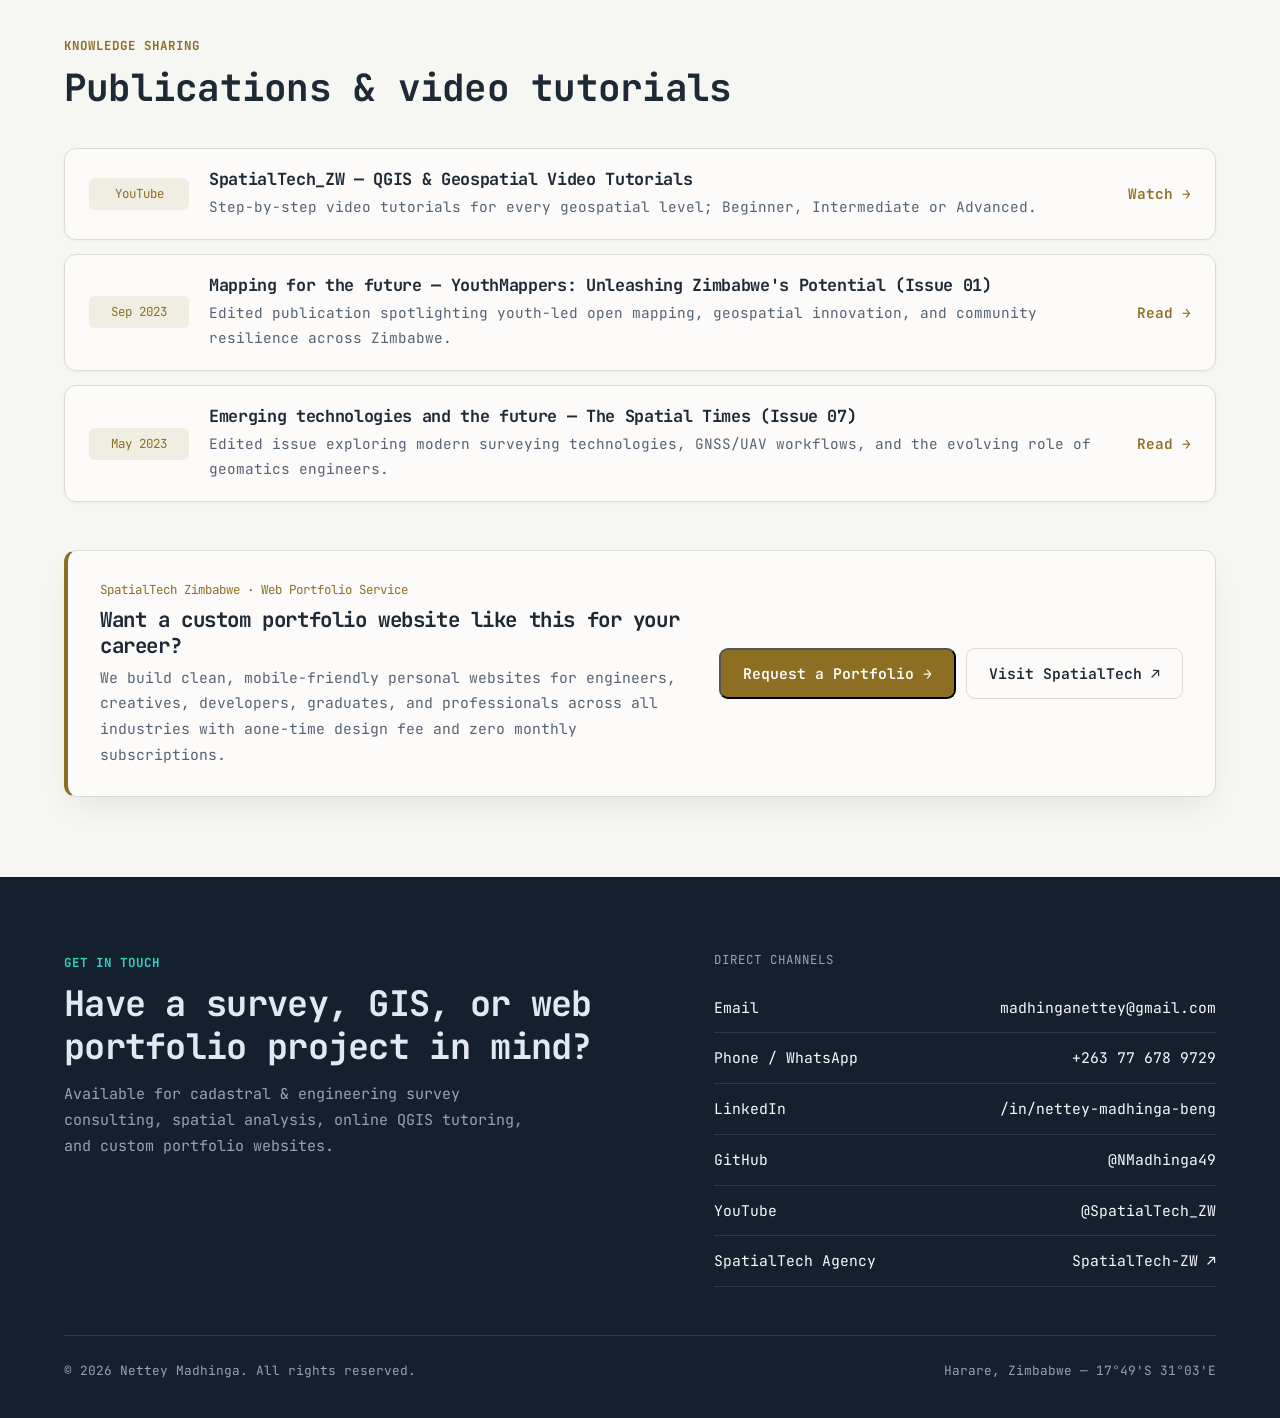
==== commit 8e7d35d1: "Open portfolio request modal directly on page" ====
--- a/index.html
+++ b/index.html
@@ -440,12 +440,12 @@
   <div>
     <span class="studio-eyebrow mono">SpatialTech Zimbabwe · Web Portfolio Service</span>
     <h3>Want a custom portfolio website like this for your career?</h3>
-    <p>We build clean, mobile-friendly personal websites for engineers, creatives, developers, graduates, and professionals across all industries—one-time design fee with zero monthly subscriptions.</p>
+    <p>We build clean, mobile-friendly personal websites for engineers, creatives, developers, graduates, and professionals across all industries with aone-time design fee and zero monthly subscriptions.</p>
   </div>
   <div style="display: flex; flex-wrap: wrap; gap: 10px; flex-shrink: 0;">
-    <a href="https://nmadhinga49.github.io/SpatialTech-ZW/?service=Custom%20Portfolio%20Website" class="btn btn-primary">Request a Portfolio →</a>
-    <a href="https://nmadhinga49.github.io/SpatialTech-ZW/" target="_blank" rel="noopener" class="btn btn-outline">Visit SpatialTech ↗</a>
-  </div>
+  <button type="button" class="btn btn-primary" data-open-service="Custom Portfolio Website">Request a Portfolio →</button>
+  <a href="https://nmadhinga49.github.io/SpatialTech-ZW/" target="_blank" rel="noopener" class="btn btn-outline">Visit SpatialTech ↗</a>
+</div>
 </div>
       </div>
     </section>
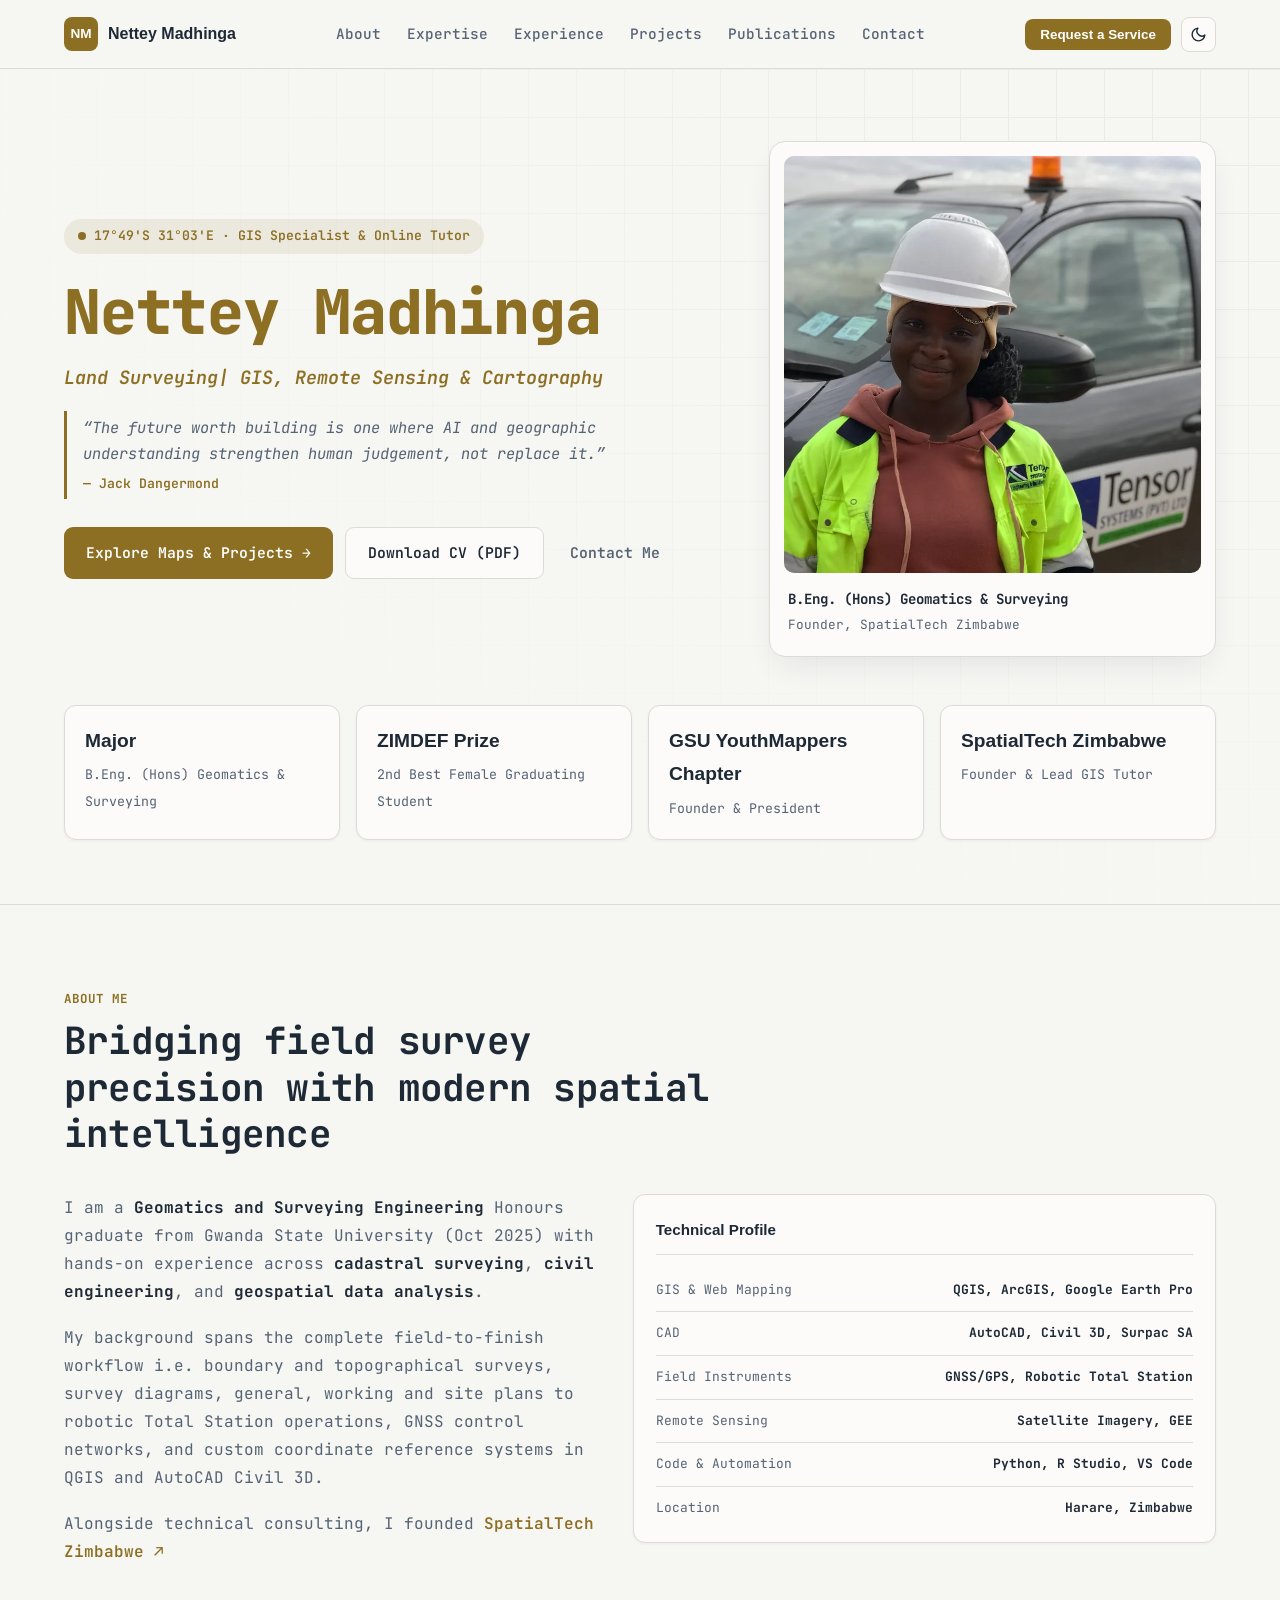
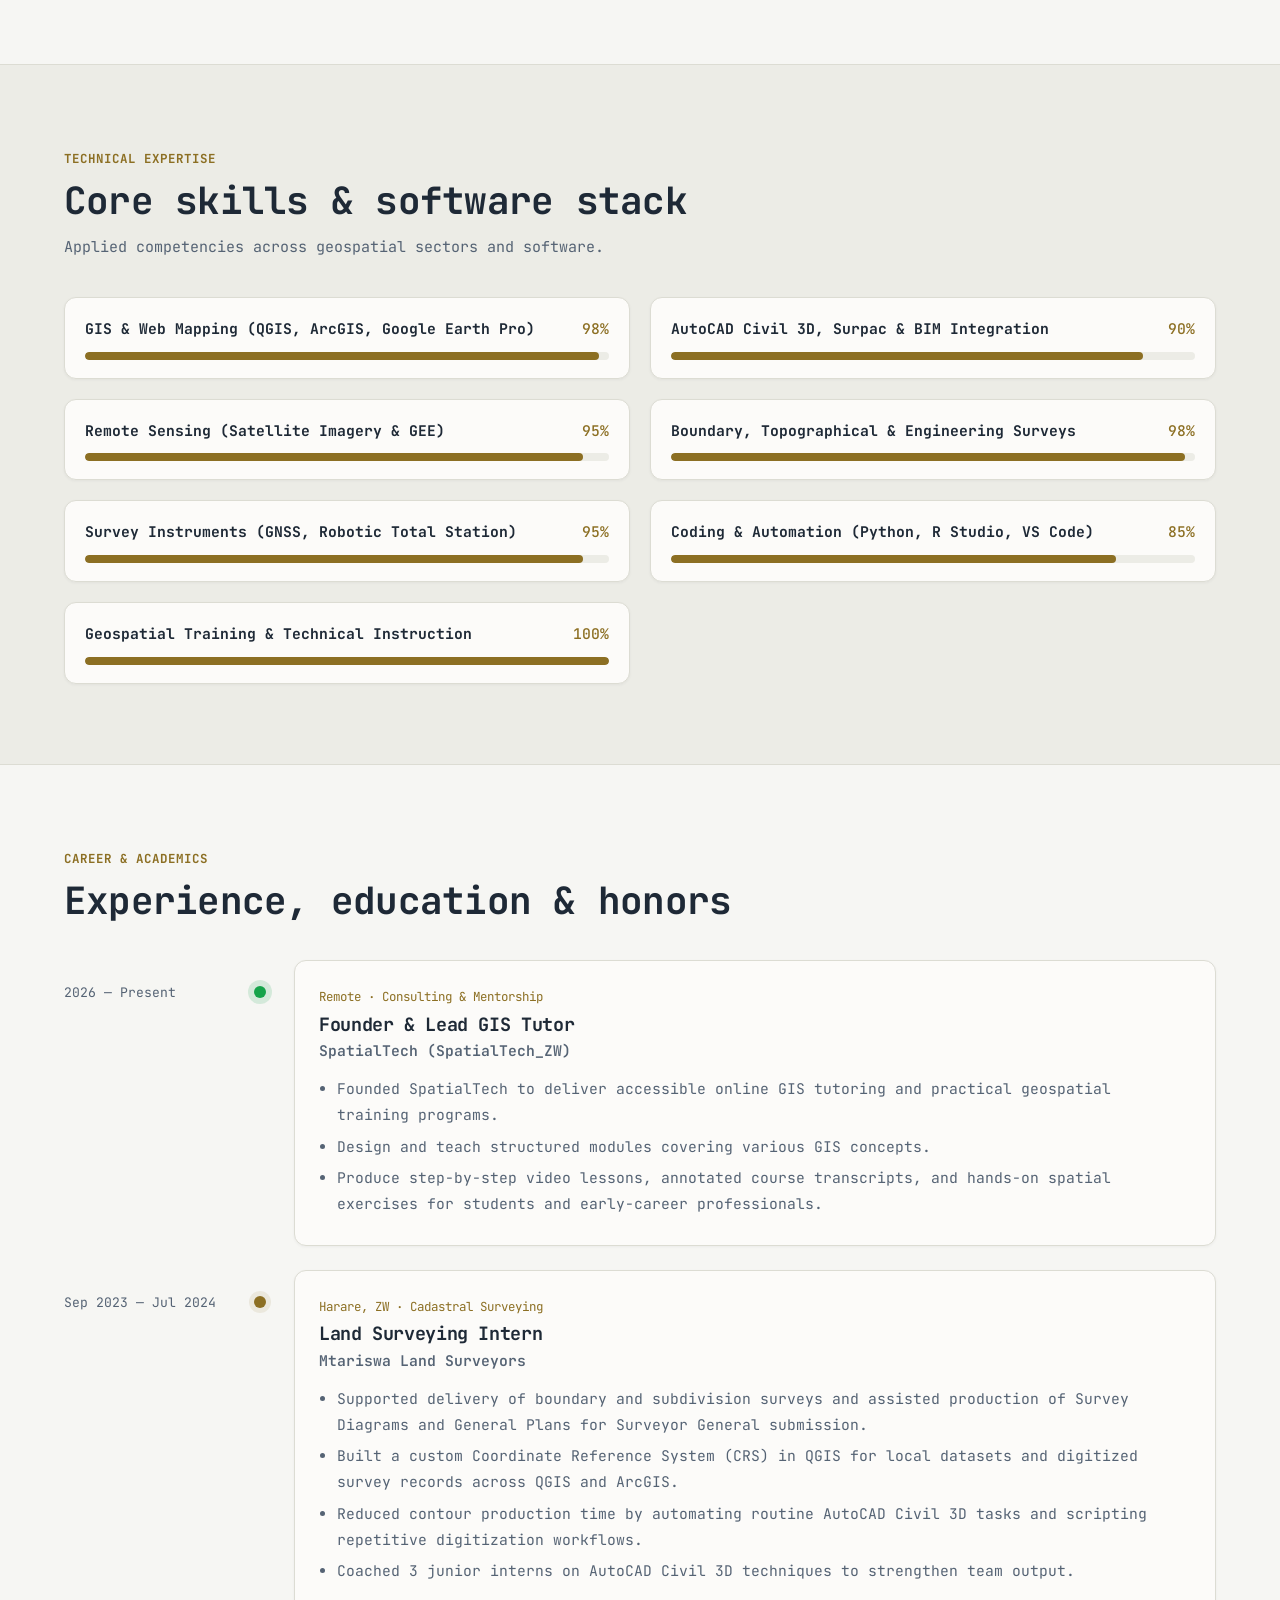
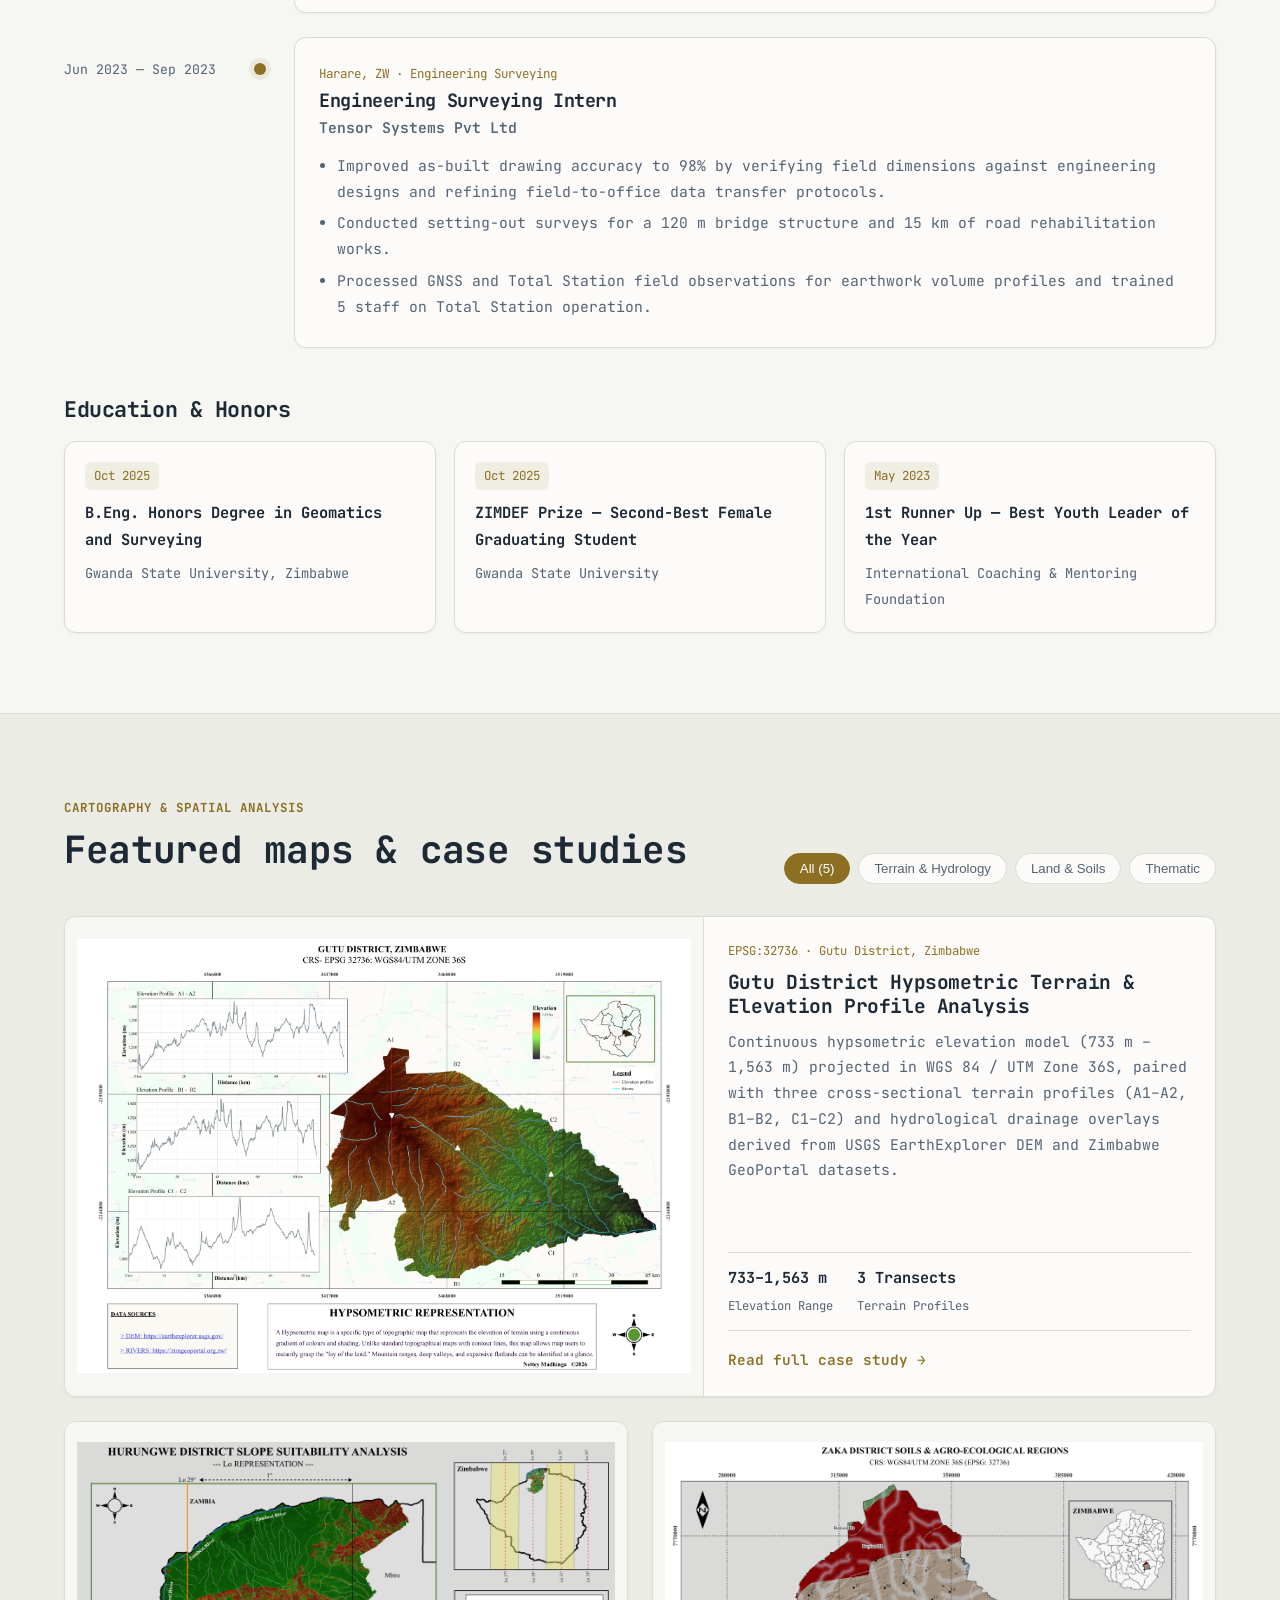
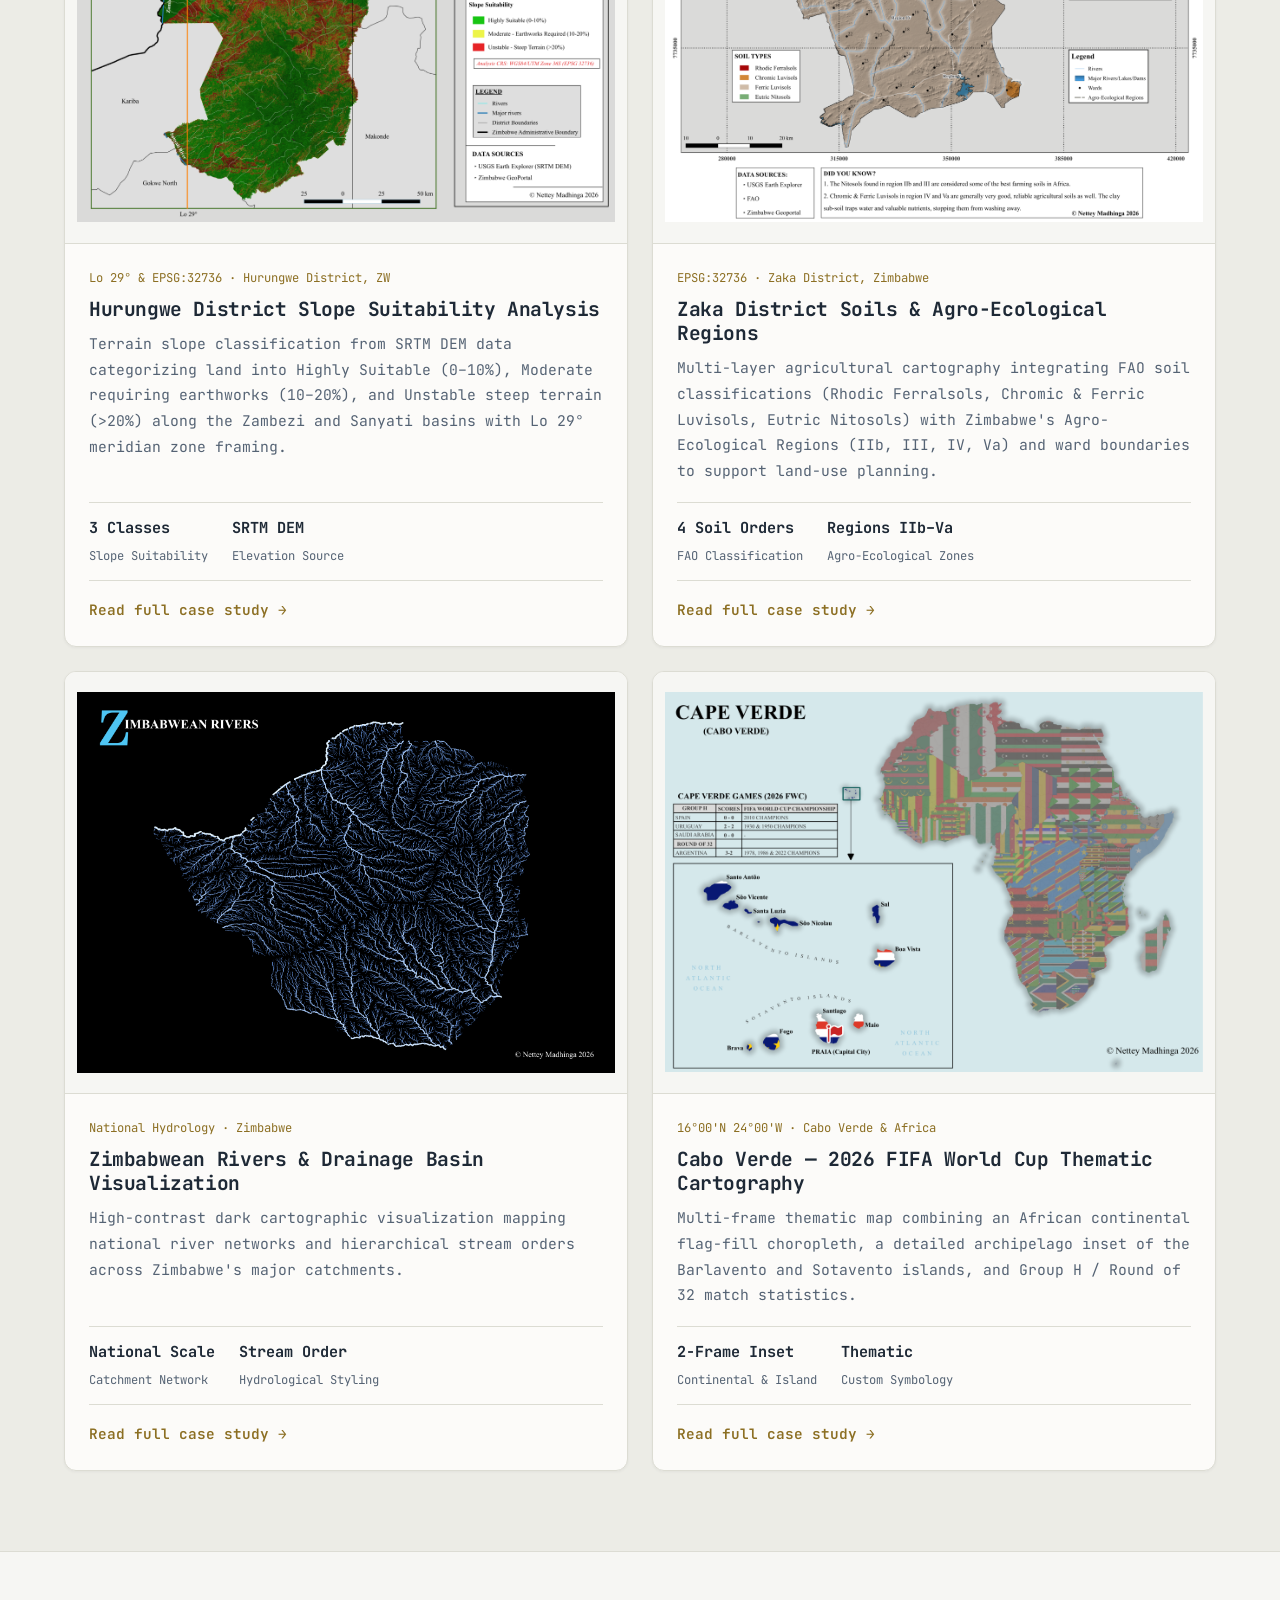
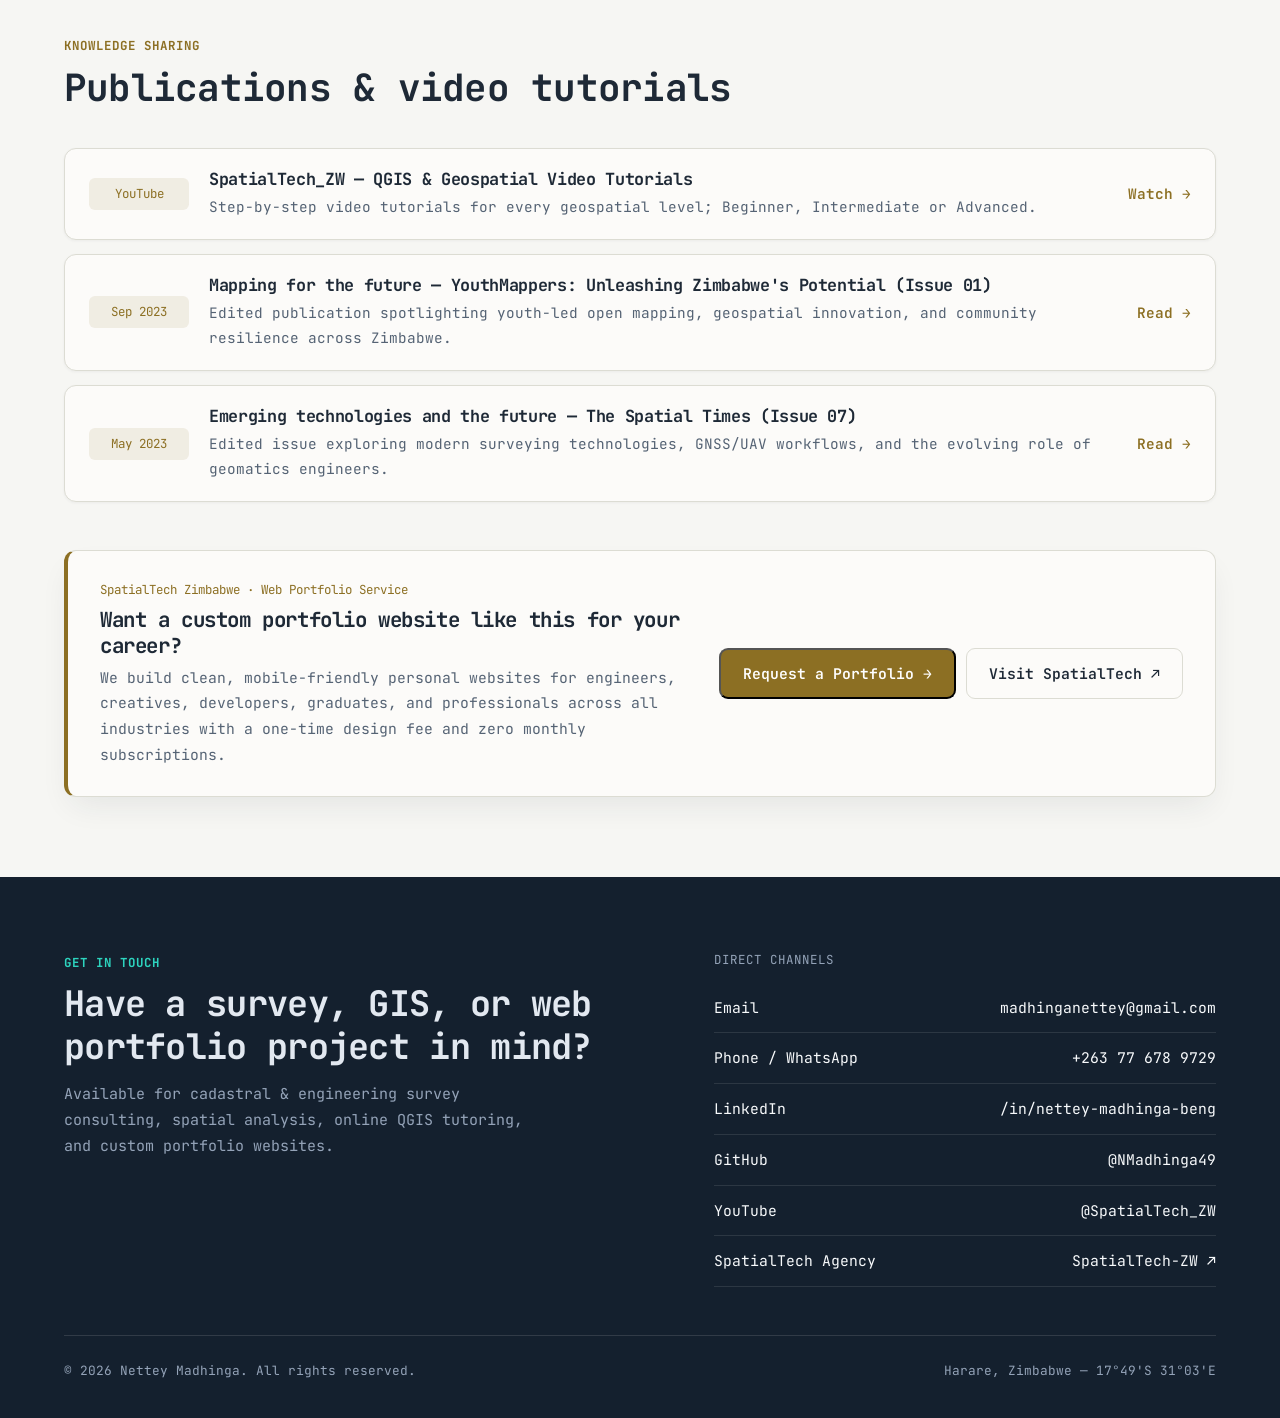
==== commit 11b9ae4b: "Open portfolio request modal directly on page" ====
--- a/index.html
+++ b/index.html
@@ -440,7 +440,7 @@
   <div>
     <span class="studio-eyebrow mono">SpatialTech Zimbabwe · Web Portfolio Service</span>
     <h3>Want a custom portfolio website like this for your career?</h3>
-    <p>We build clean, mobile-friendly personal websites for engineers, creatives, developers, graduates, and professionals across all industries with aone-time design fee and zero monthly subscriptions.</p>
+    <p>We build clean, mobile-friendly personal websites for engineers, creatives, developers, graduates, and professionals across all industries with a one-time design fee and zero monthly subscriptions.</p>
   </div>
   <div style="display: flex; flex-wrap: wrap; gap: 10px; flex-shrink: 0;">
   <button type="button" class="btn btn-primary" data-open-service="Custom Portfolio Website">Request a Portfolio →</button>
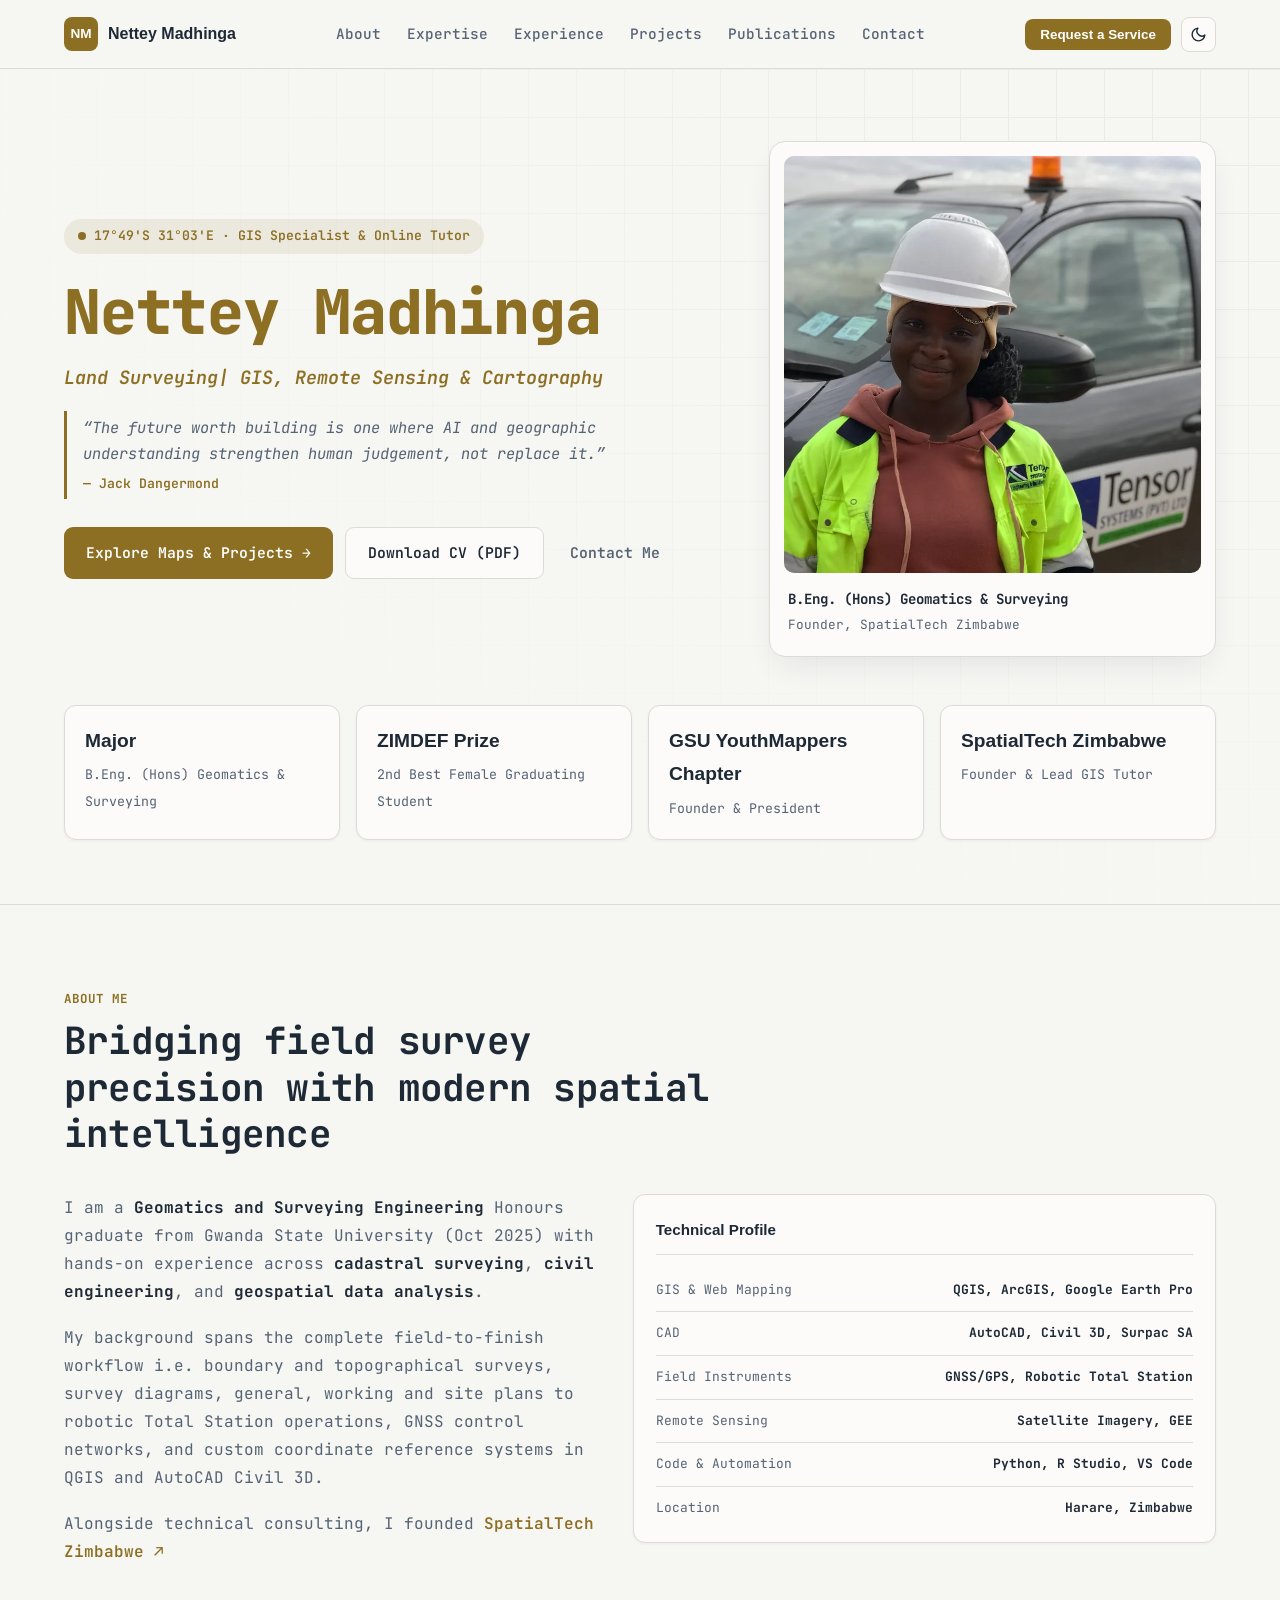
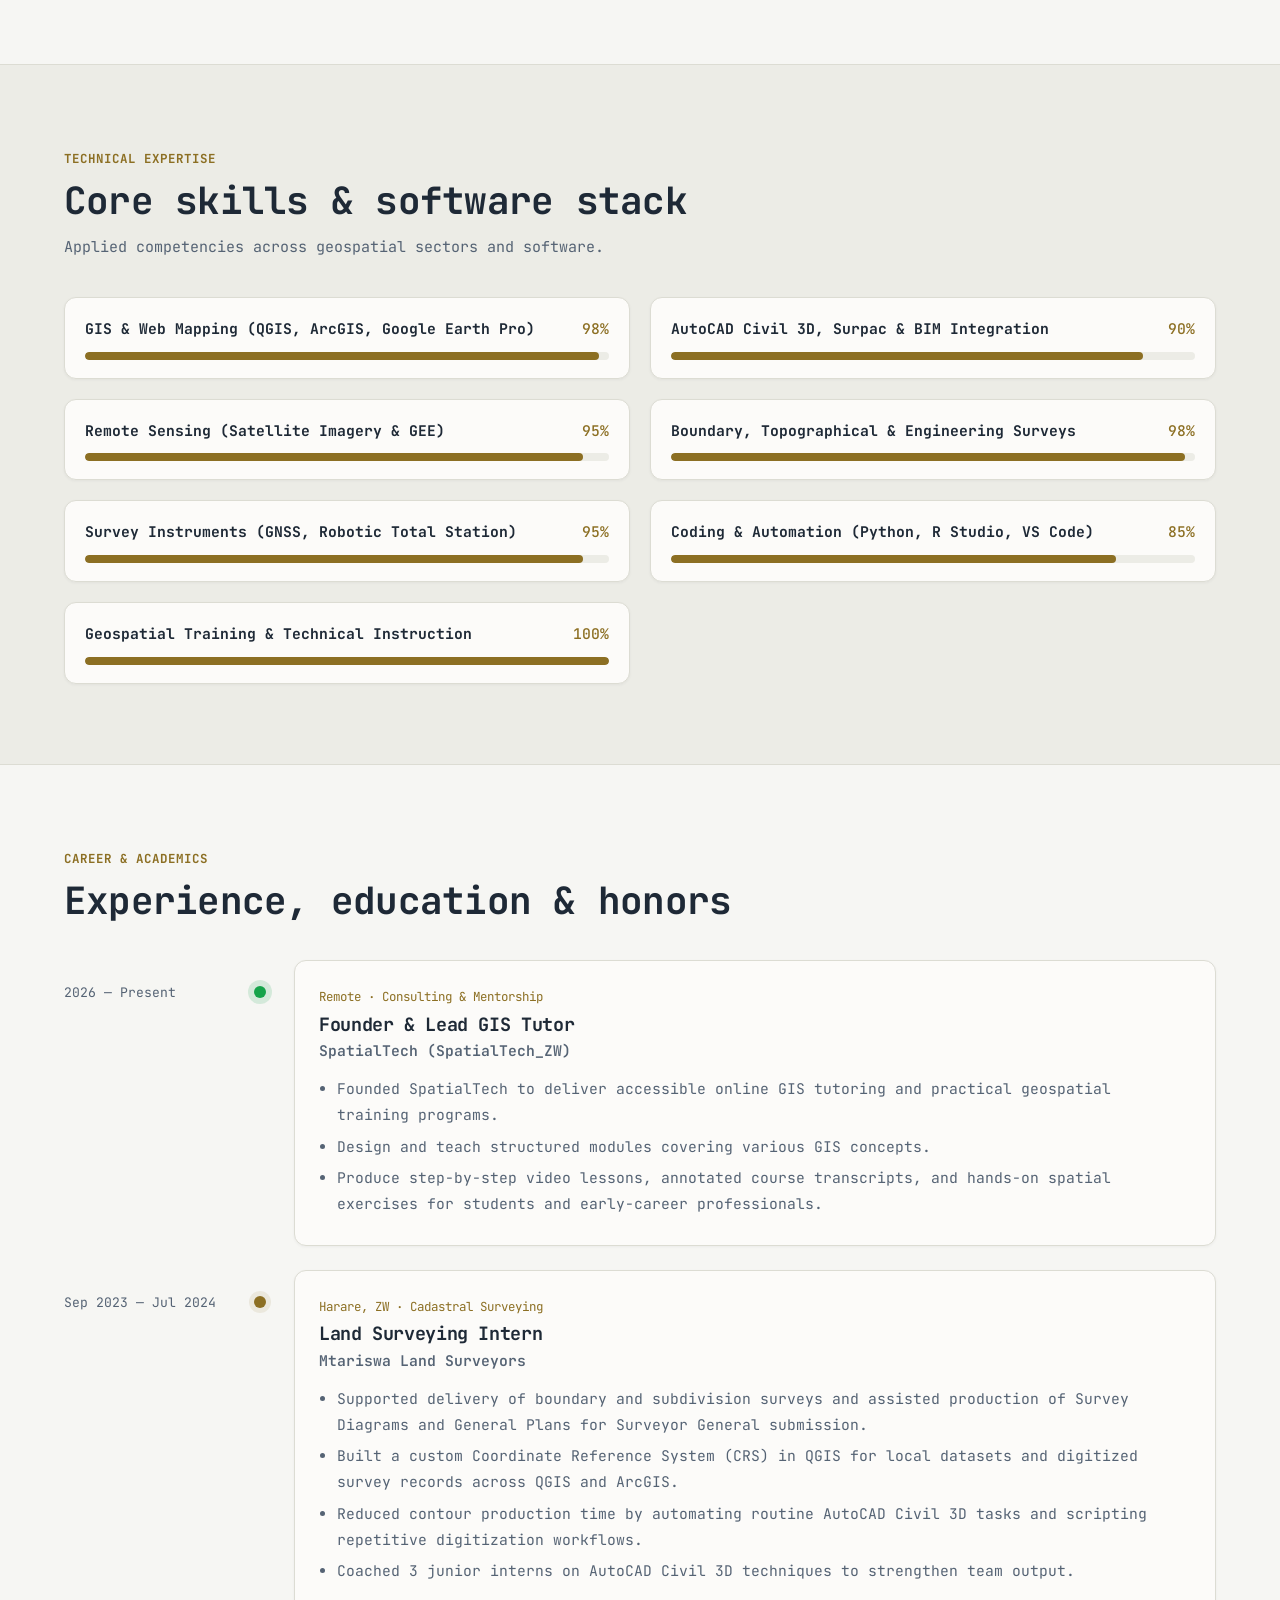
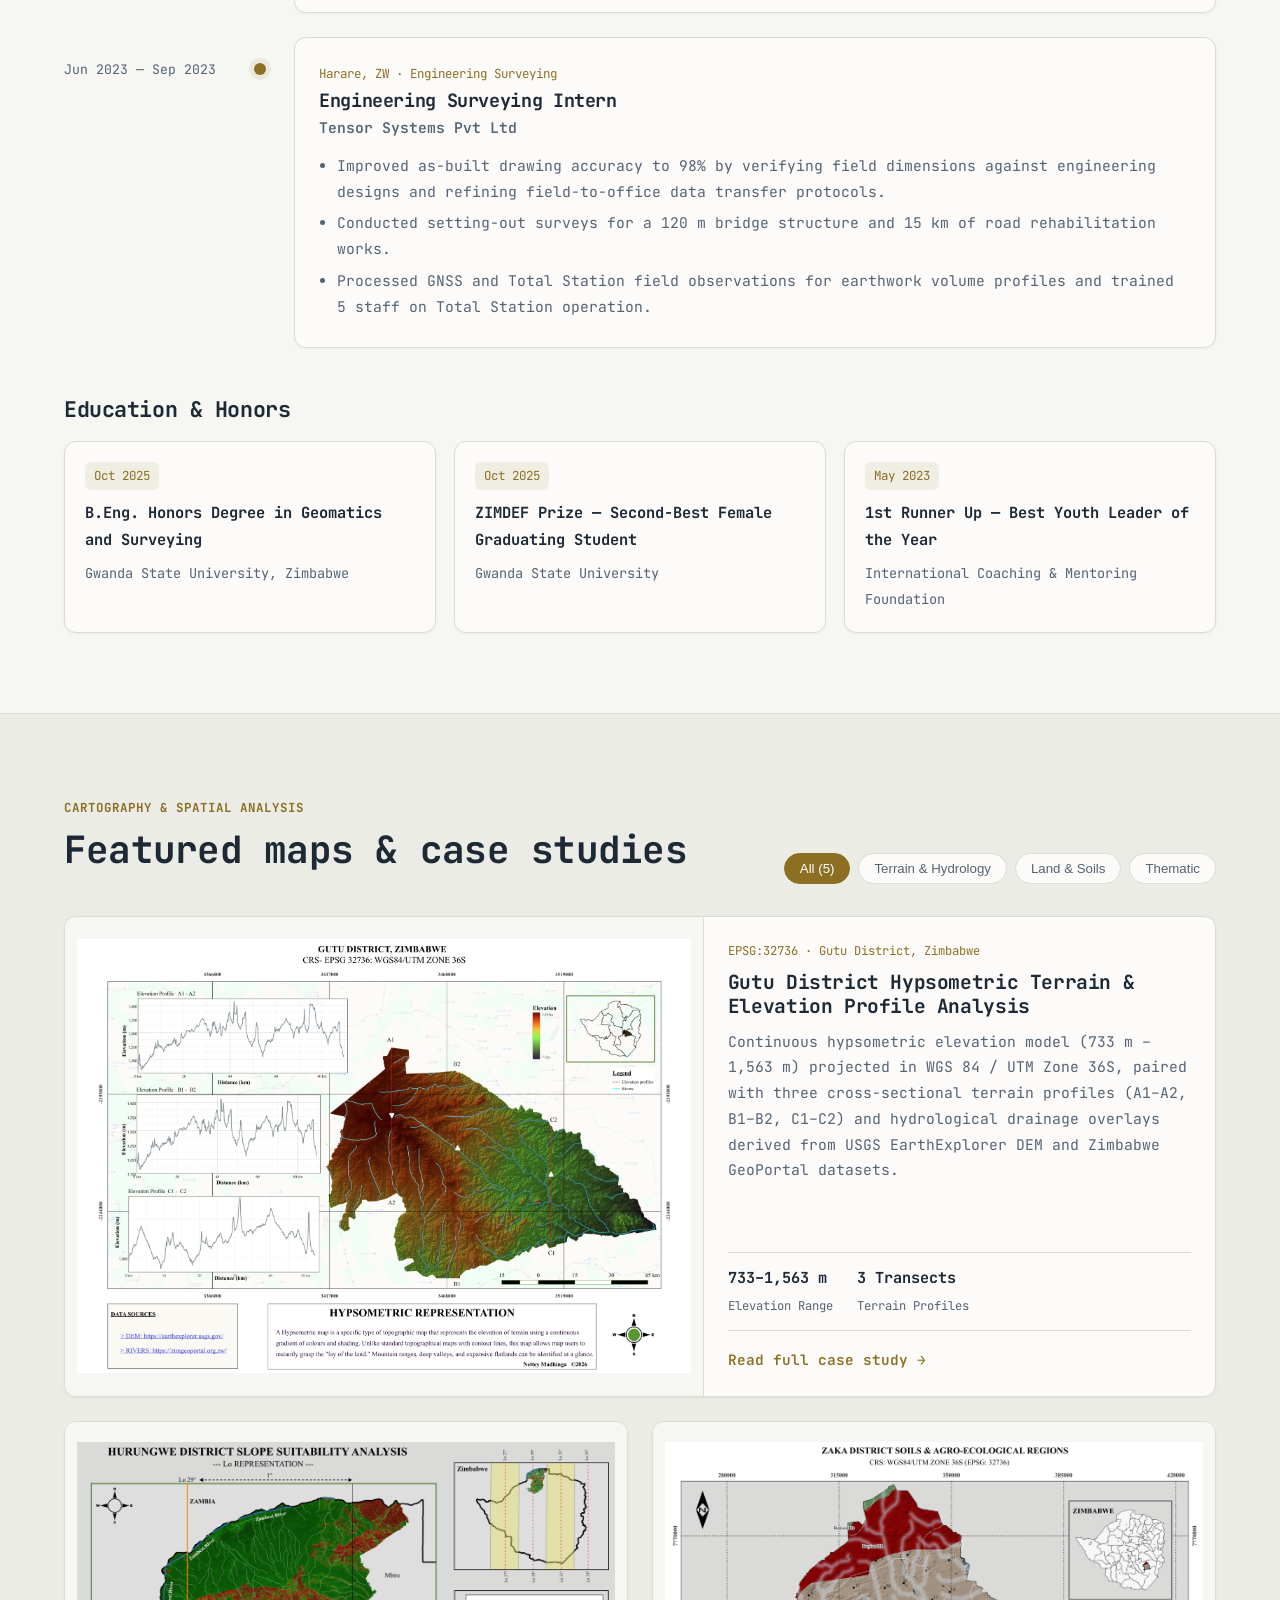
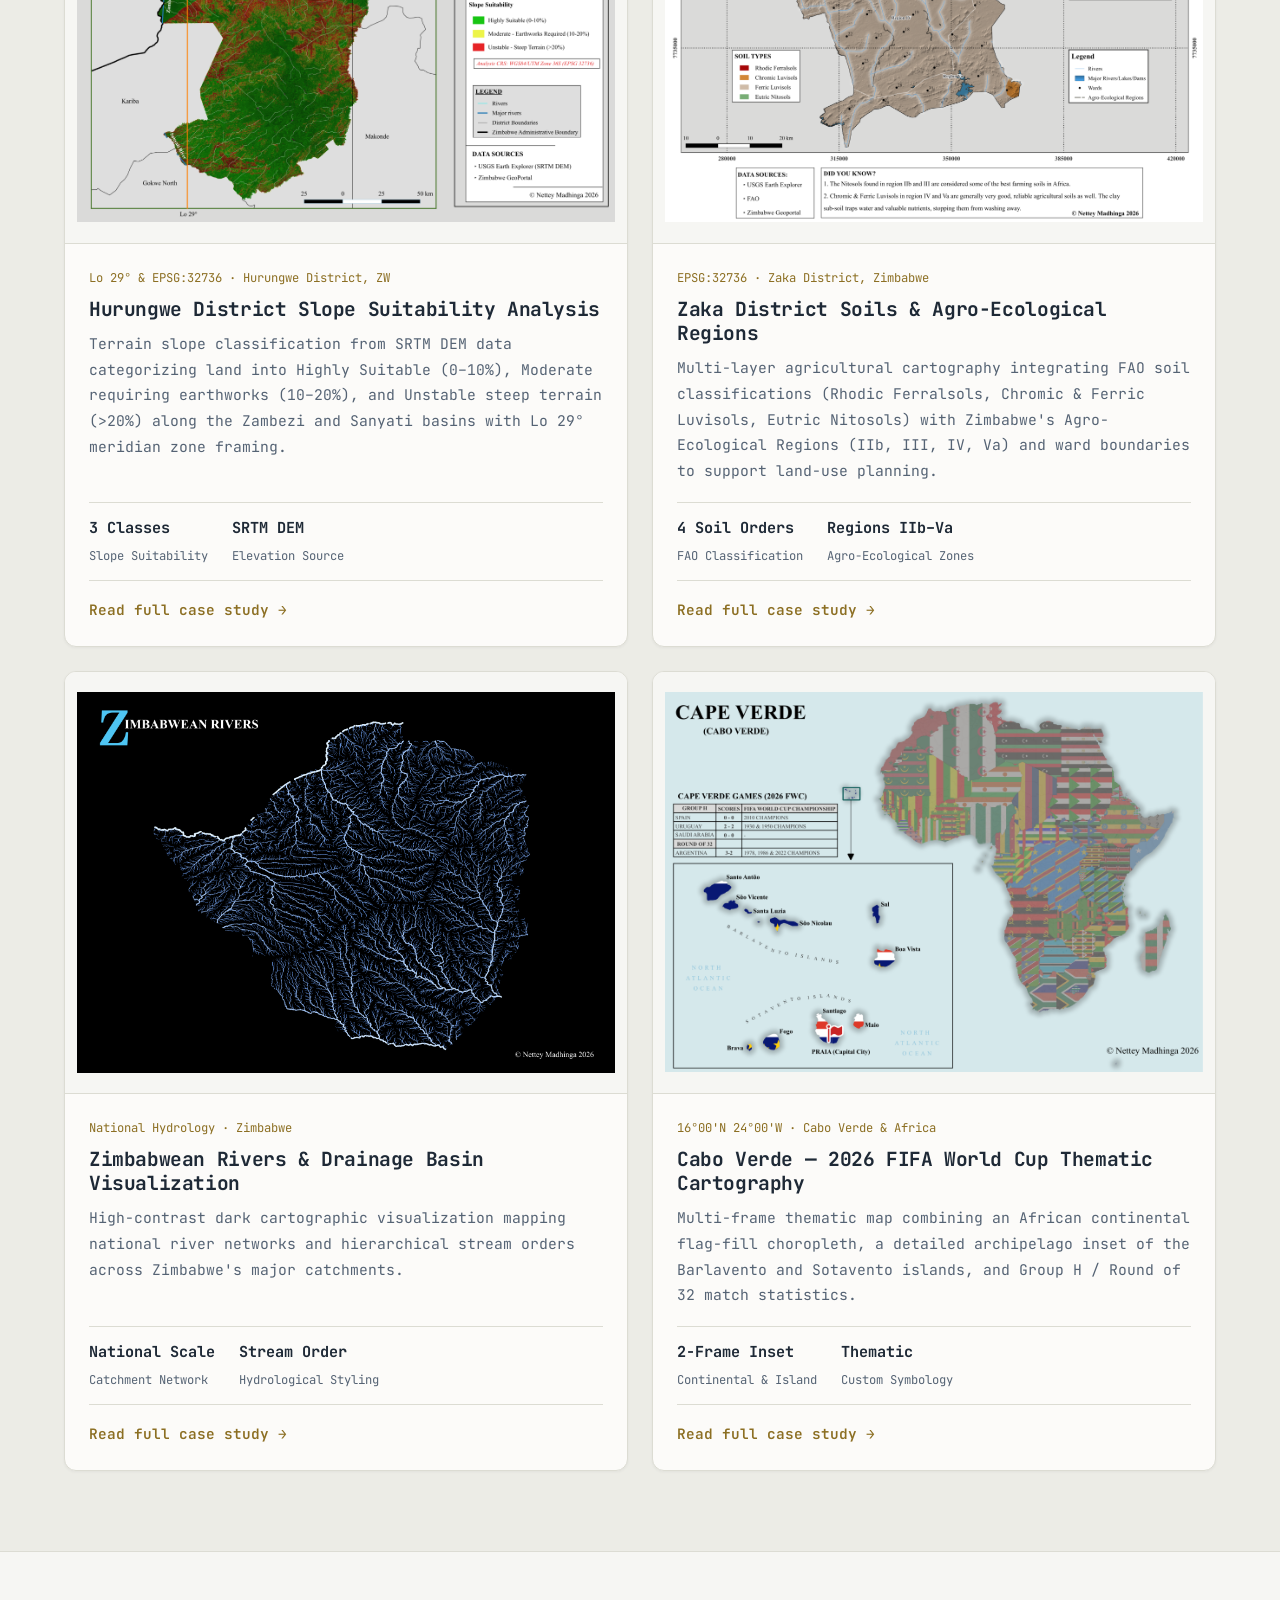
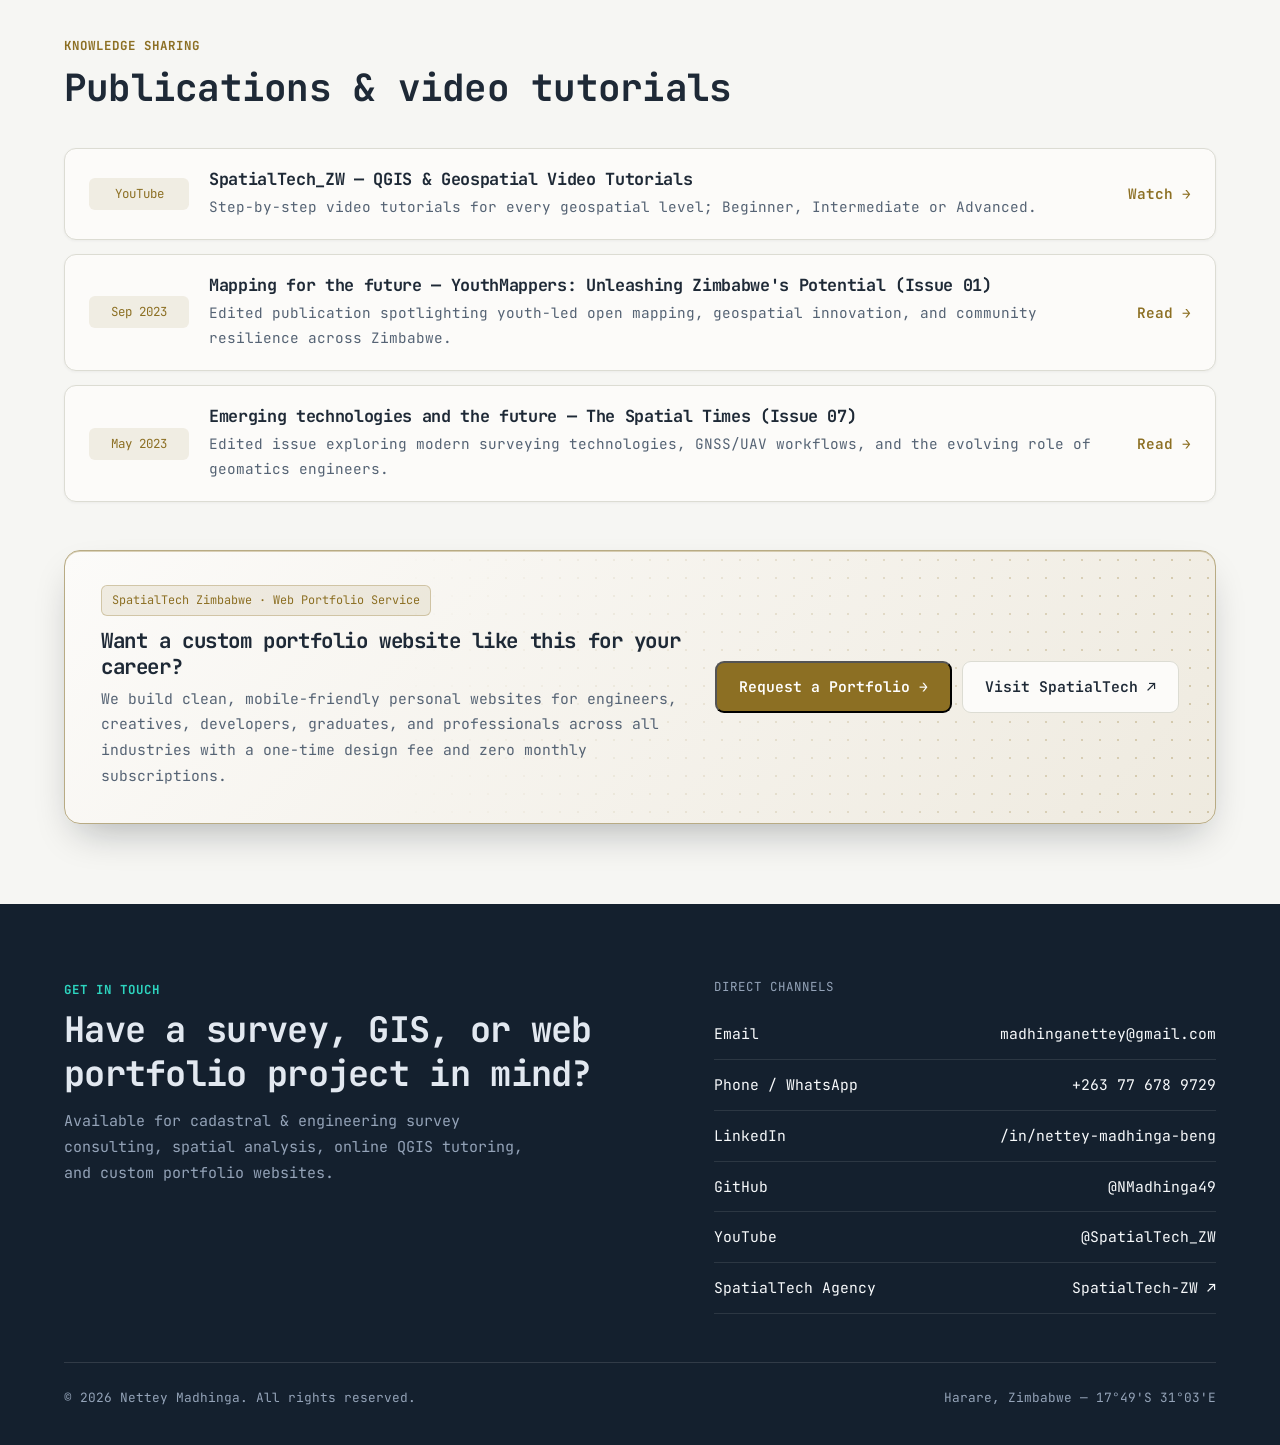
==== commit 0213a43b: "Elevate SpatialTech portfolio banner with blueprint grid and accent frame" ====
--- a/index.html
+++ b/index.html
@@ -11,7 +11,7 @@
   <link rel="preconnect" href="https://fonts.gstatic.com" crossorigin />
   <link href="https://fonts.googleapis.com/css2?family=JetBrains+Mono:ital,wght@0,400;0,500;0,600;0,700;1,400;1,500&display=swap" rel="stylesheet" />
 
-  <link rel="stylesheet" href="css/style.css?v=5" />
+  <link rel="stylesheet" href="css/style.css?v=6" />
 </head>
 <body>
 
--- a/css/style.css
+++ b/css/style.css
@@ -1442,4 +1442,63 @@
   background: #22c55e !important;
   border-color: rgba(34, 197, 94, 0.25) !important;
   box-shadow: 0 0 0 6px rgba(34, 197, 94, 0.18);
+}
+/* DISTINCTIVE STUDIO BANNER STYLING */
+.studio-banner {
+  position: relative;
+  overflow: hidden;
+  border-left: none;
+  border: 1px solid color-mix(in srgb, var(--accent) 45%, var(--border));
+  border-radius: 16px;
+  padding: 34px 36px;
+  background: linear-gradient(
+    135deg,
+    var(--surface) 0%,
+    color-mix(in srgb, var(--accent) 12%, var(--surface)) 100%
+  );
+  box-shadow:
+    0 18px 40px -14px rgba(10, 18, 28, 0.32),
+    inset 0 1px 0 color-mix(in srgb, var(--accent) 30%, transparent);
+  transition: transform 0.2s ease, border-color 0.2s ease, box-shadow 0.2s ease;
+}
+
+.studio-banner:hover {
+  transform: translateY(-2px);
+  border-color: var(--accent);
+}
+
+/* Subtle blueprint dot-matrix fading in from the right */
+.studio-banner::before {
+  content: "";
+  position: absolute;
+  inset: 0;
+  background-image: radial-gradient(
+    color-mix(in srgb, var(--accent) 32%, transparent) 1px,
+    transparent 1px
+  );
+  background-size: 18px 18px;
+  mask-image: linear-gradient(to left, rgba(0, 0, 0, 0.9) 0%, transparent 72%);
+  -webkit-mask-image: linear-gradient(to left, rgba(0, 0, 0, 0.9) 0%, transparent 72%);
+  pointer-events: none;
+}
+
+.studio-banner > div {
+  position: relative;
+  z-index: 1;
+}
+
+.studio-banner .studio-eyebrow {
+  display: inline-block;
+  padding: 4px 10px;
+  margin-bottom: 12px;
+  border-radius: 6px;
+  background: var(--accent-soft);
+  border: 1px solid color-mix(in srgb, var(--accent) 30%, transparent);
+  font-size: 0.74rem;
+}
+
+@media (max-width: 600px) {
+  .studio-banner {
+    padding: 26px 22px;
+  }
 }
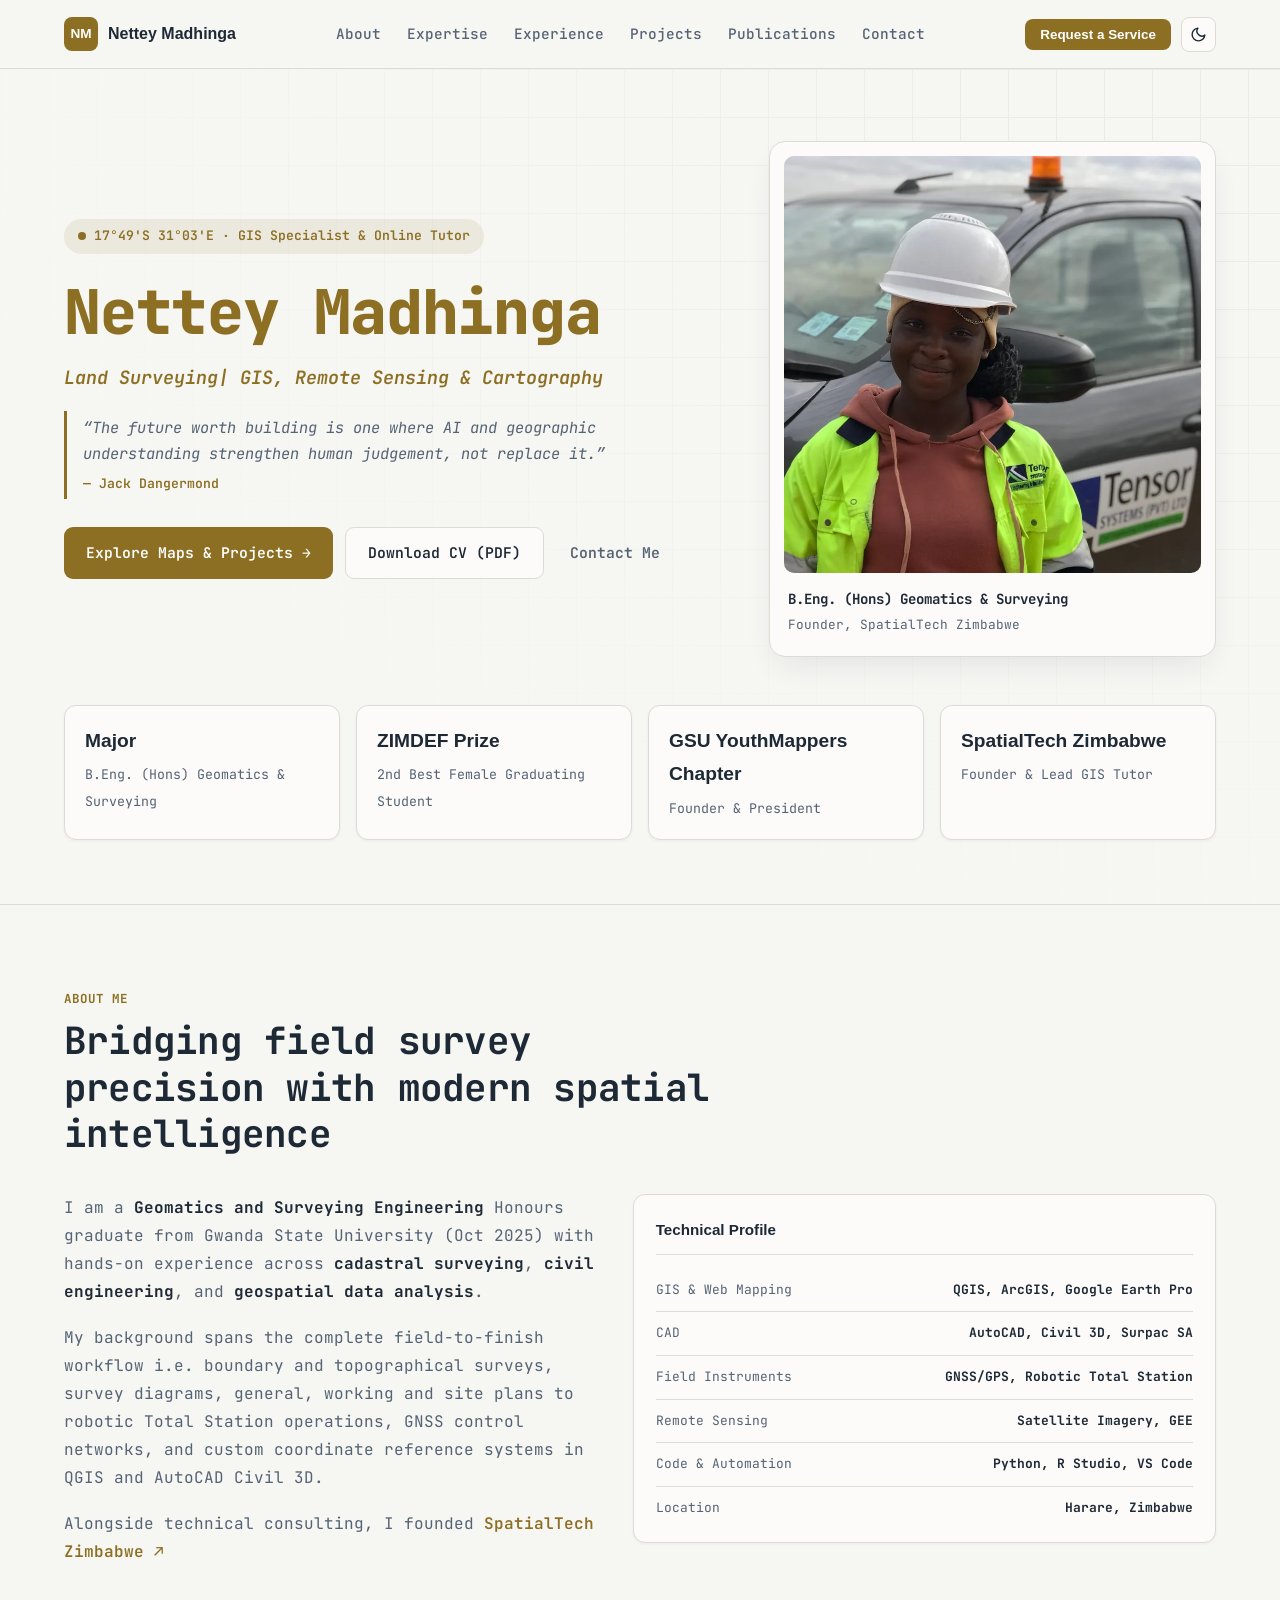
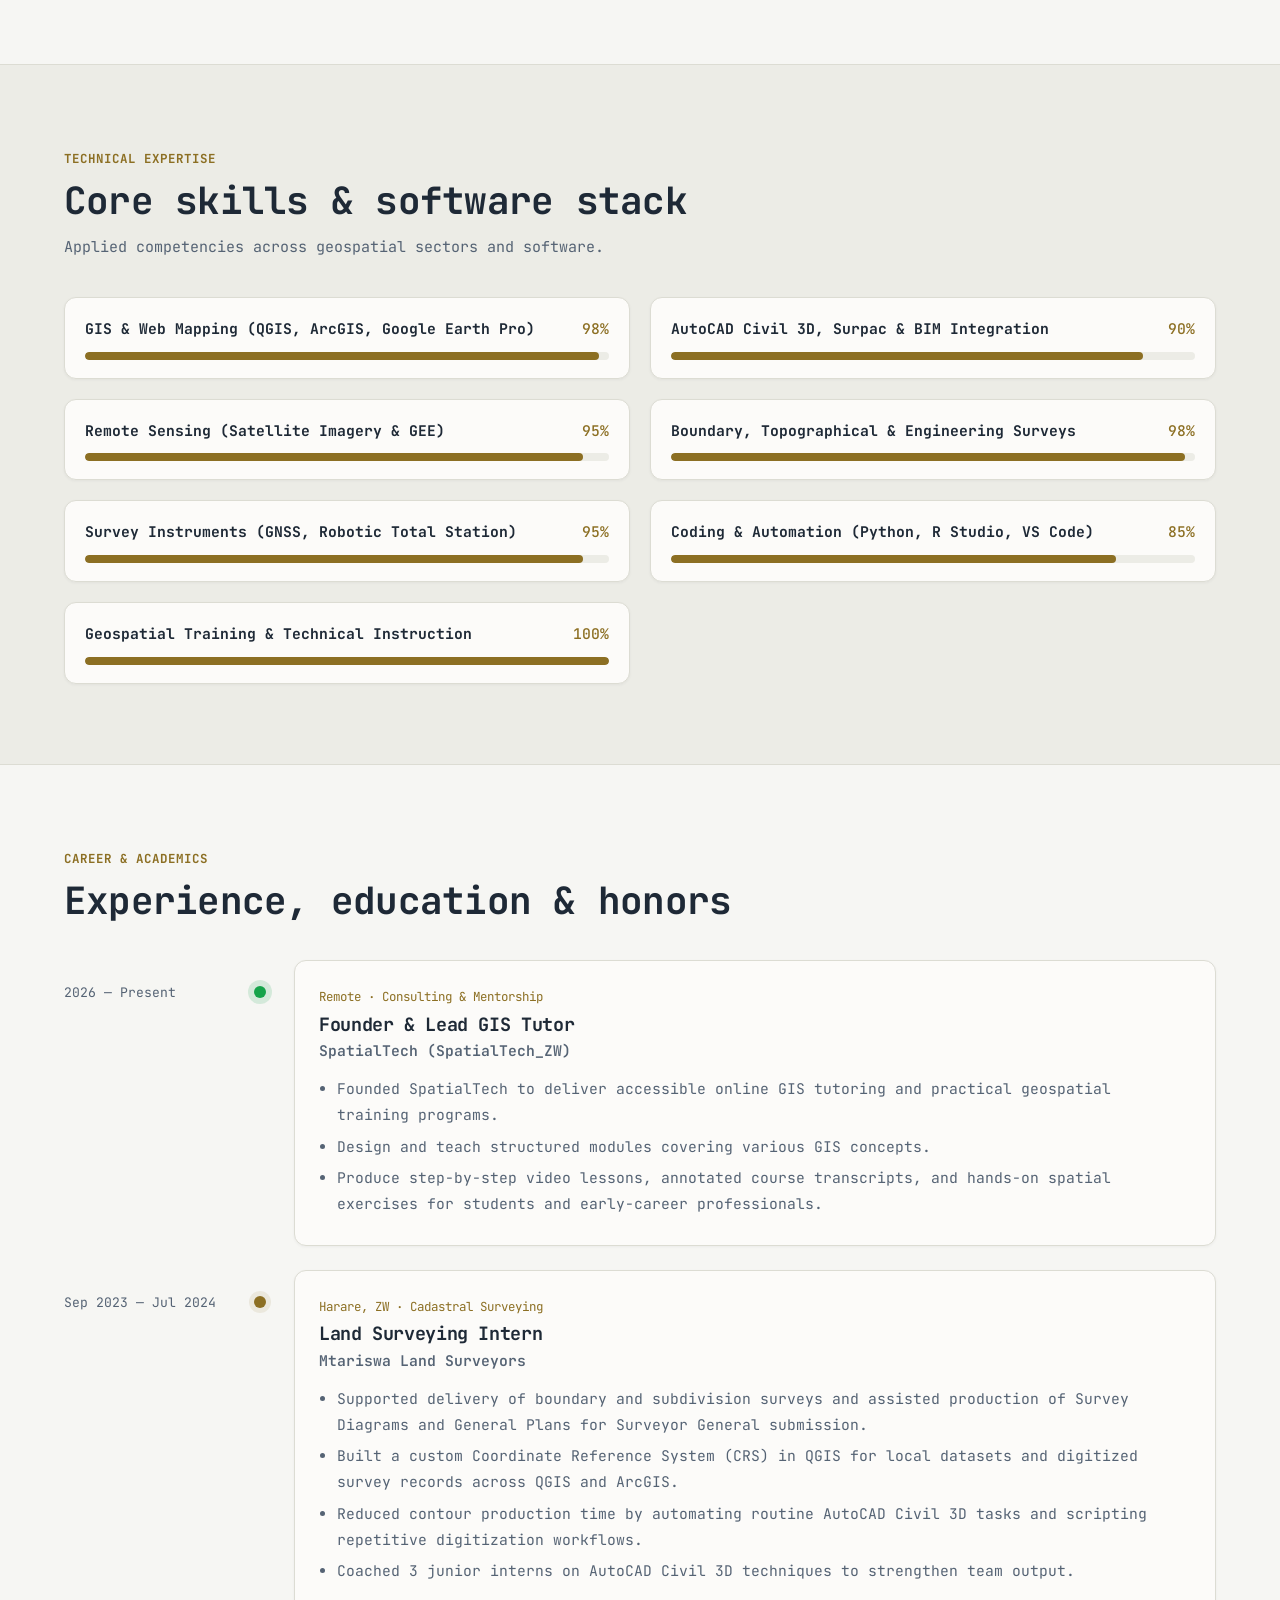
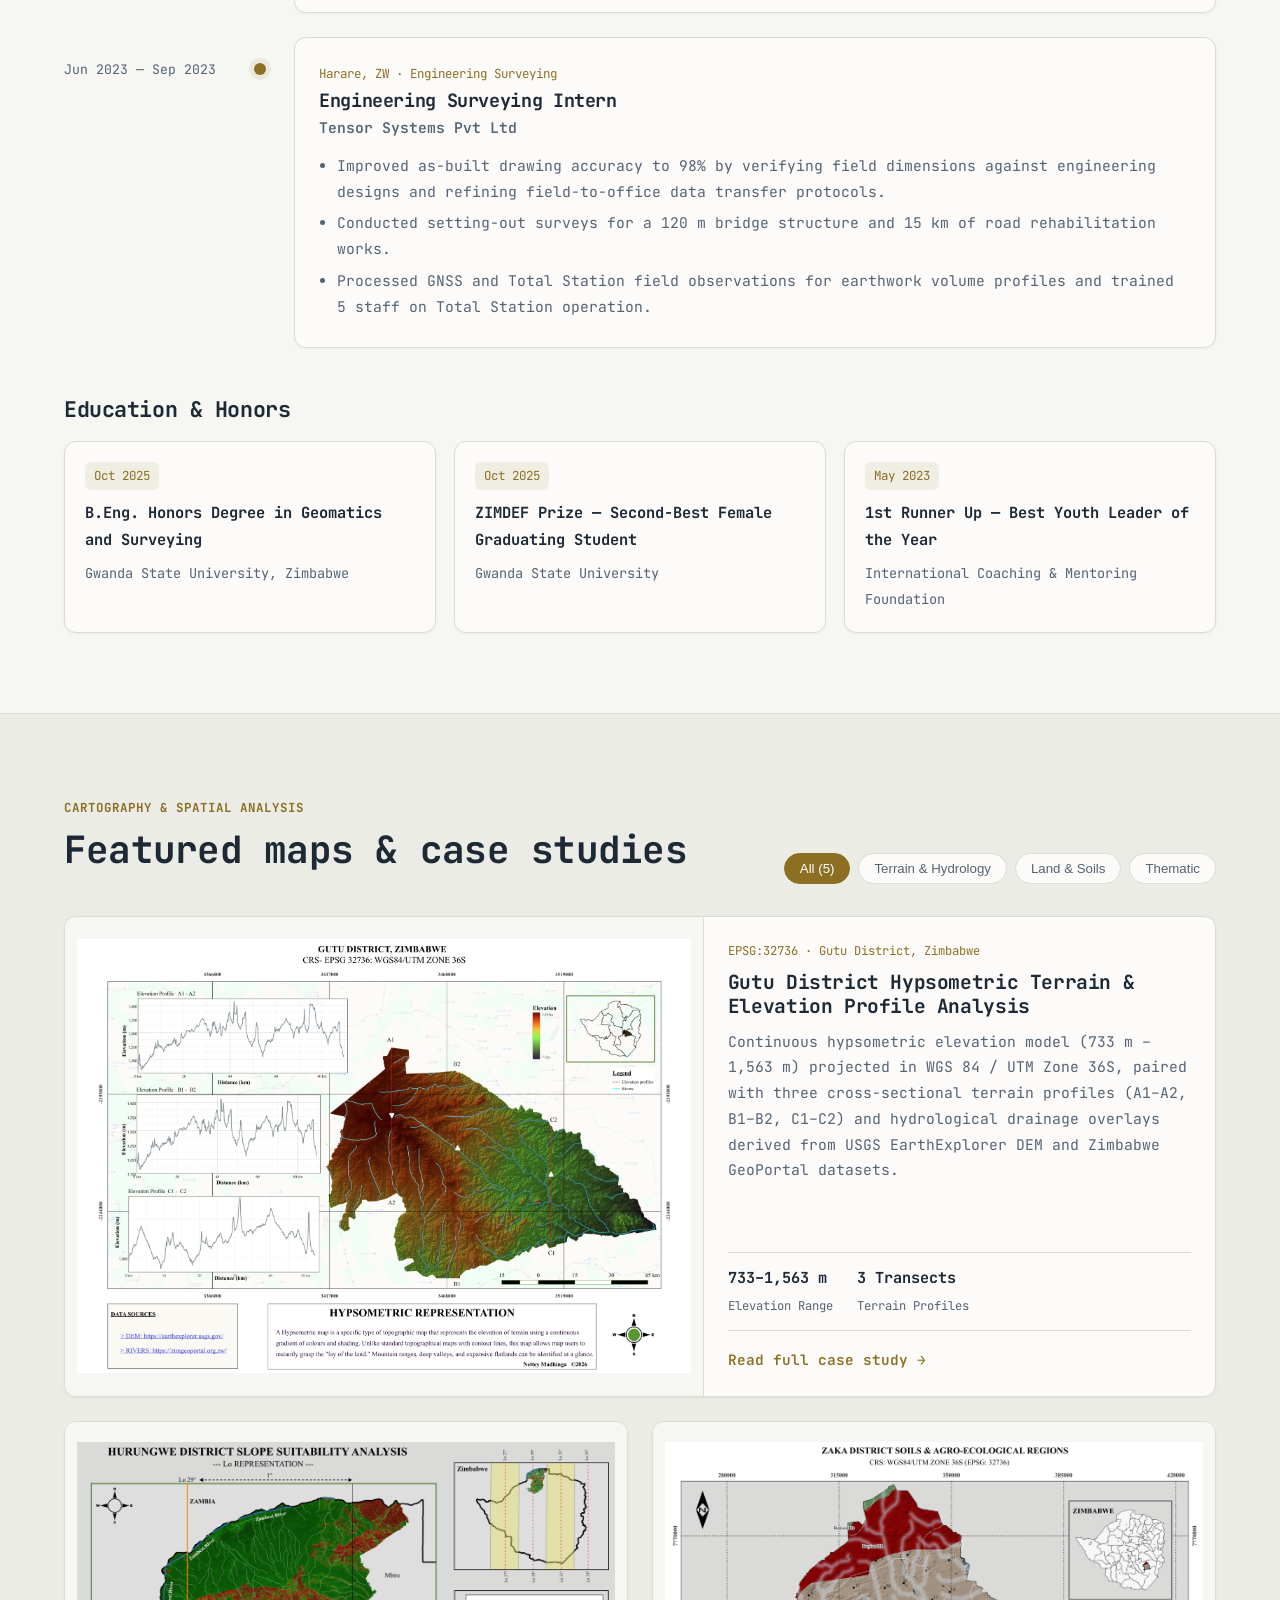
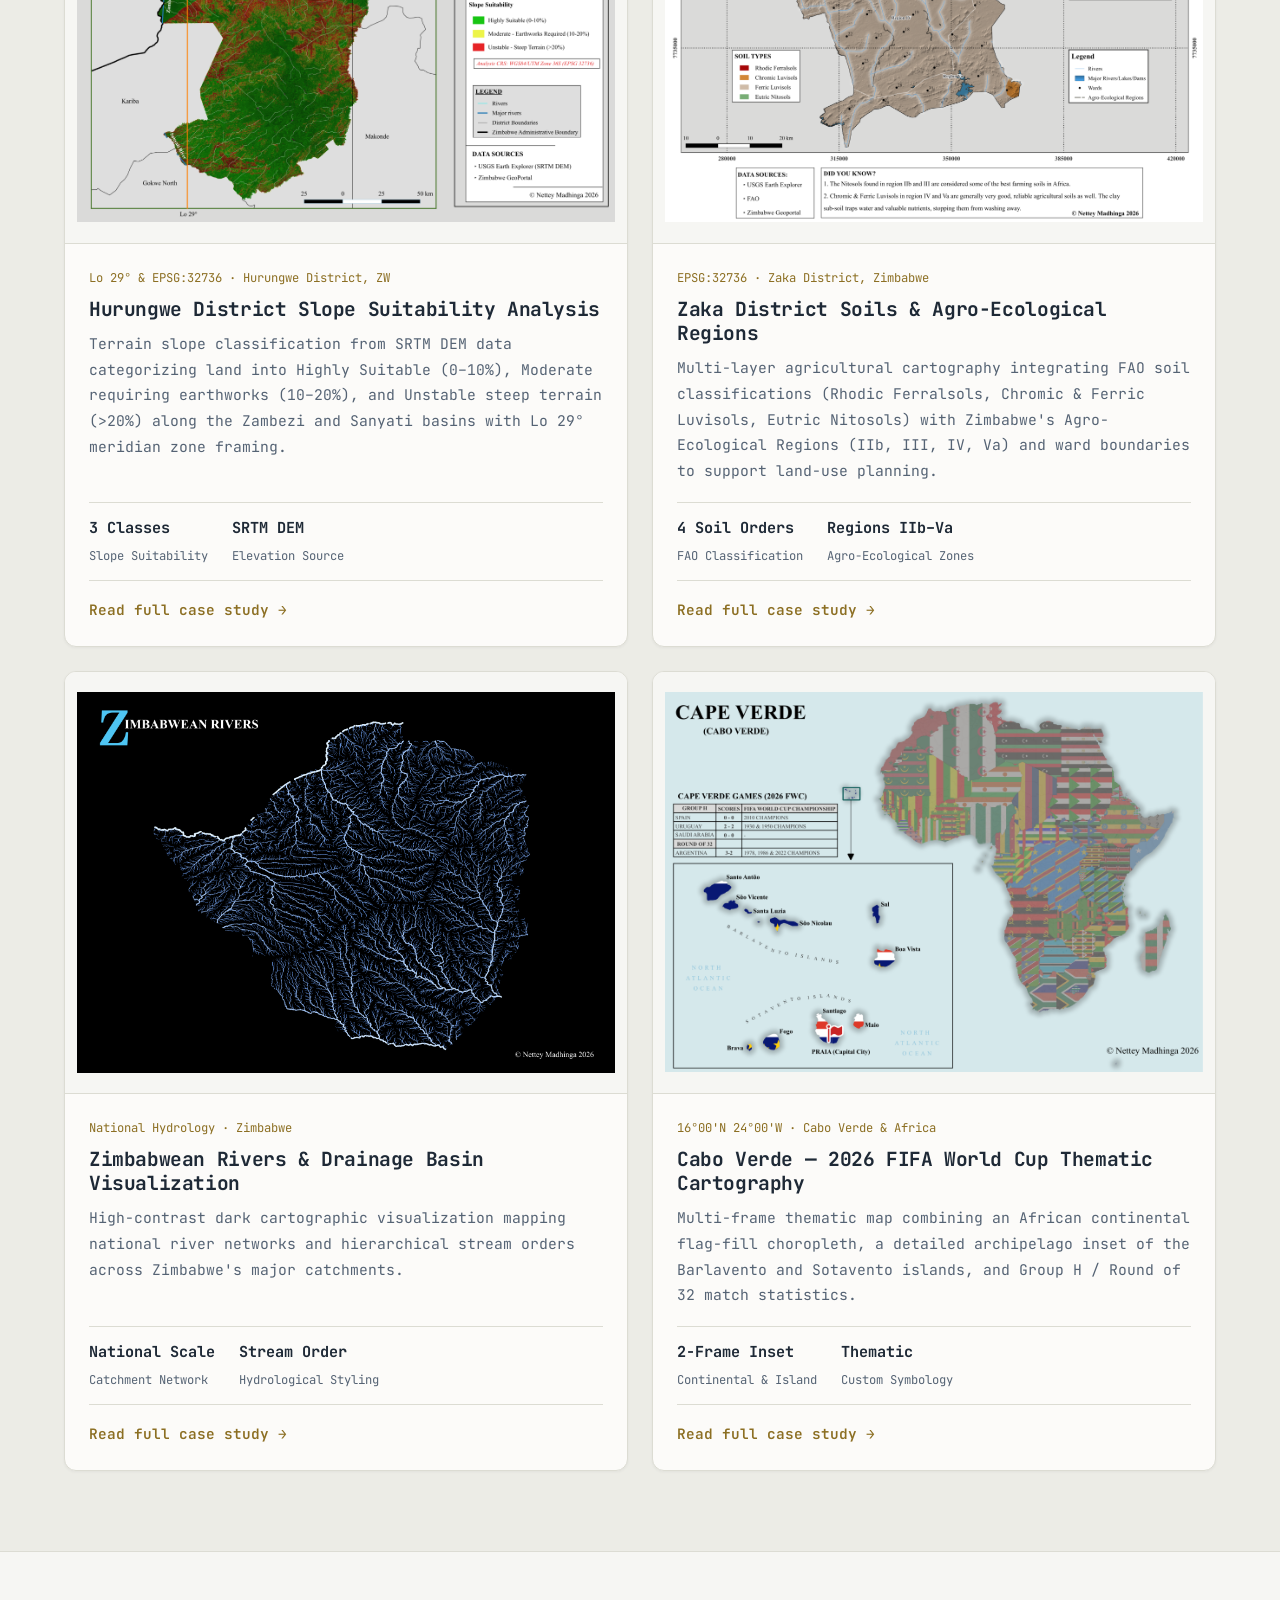
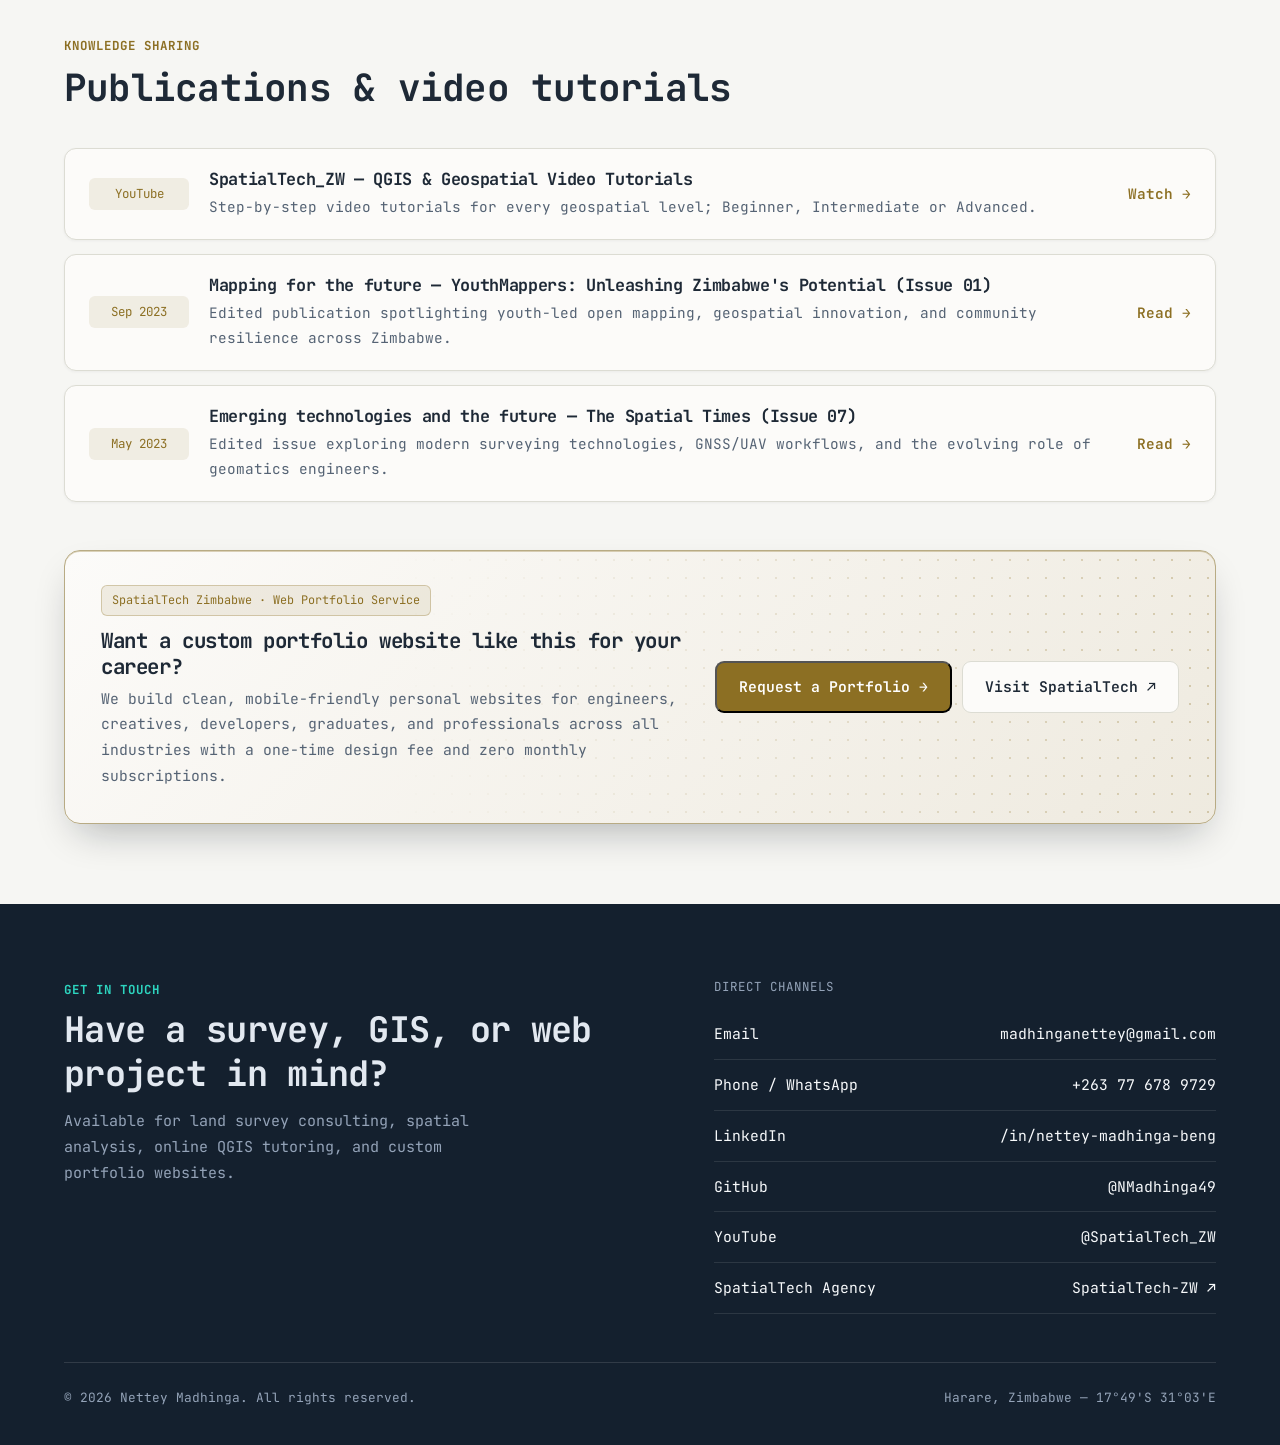
==== commit 8ad73a0f: "Elevate SpatialTech portfolio banner with blueprint grid and accent frame" ====
--- a/index.html
+++ b/index.html
@@ -457,8 +457,8 @@
       <div class="footer-grid">
         <div>
           <span class="section-tag" style="color: #2dd4bf;">Get In Touch</span>
-          <h2>Have a survey, GIS, or web portfolio project in mind?</h2>
-          <p class="footer-note">Available for cadastral & engineering survey consulting, spatial analysis, online QGIS tutoring, and custom portfolio websites.</p>
+          <h2>Have a survey, GIS, or web project in mind?</h2>
+          <p class="footer-note">Available for land survey consulting, spatial analysis, online QGIS tutoring, and custom portfolio websites.</p>
         </div>
 
         <div class="contact-links">
